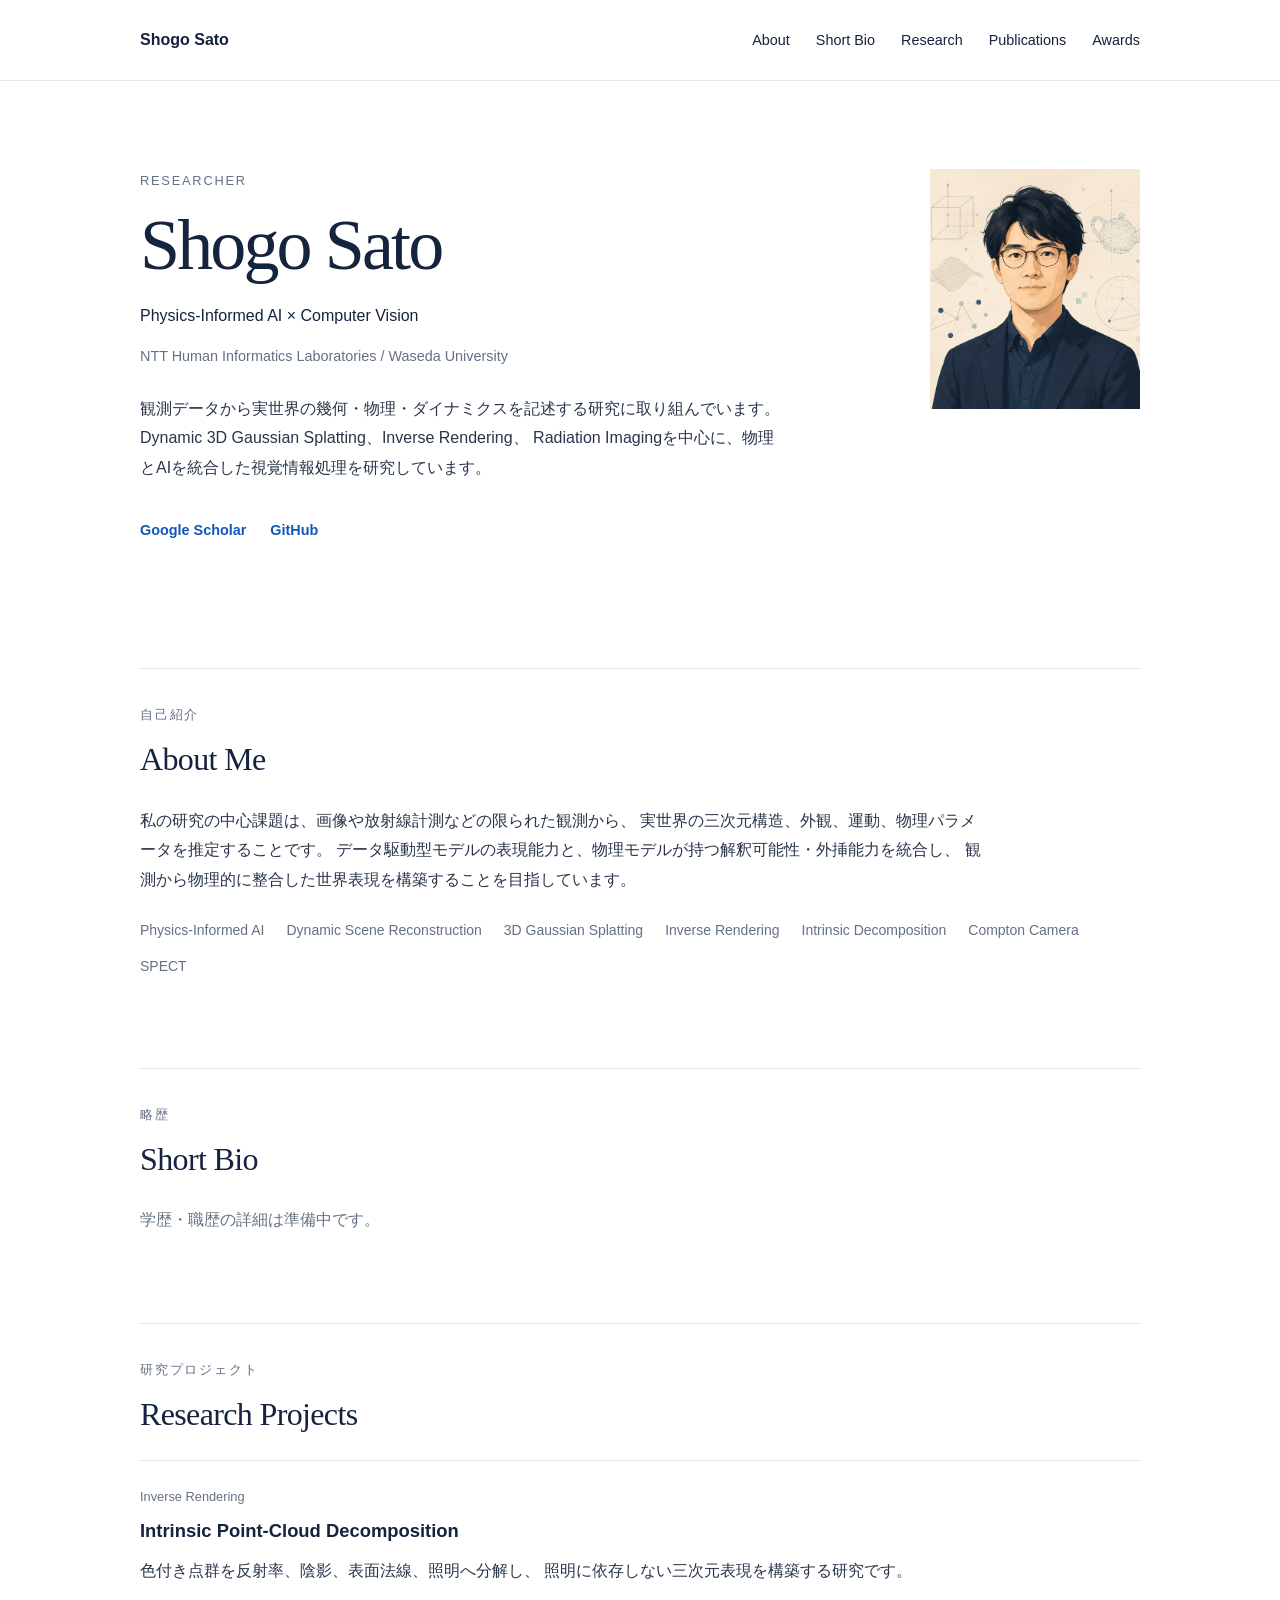
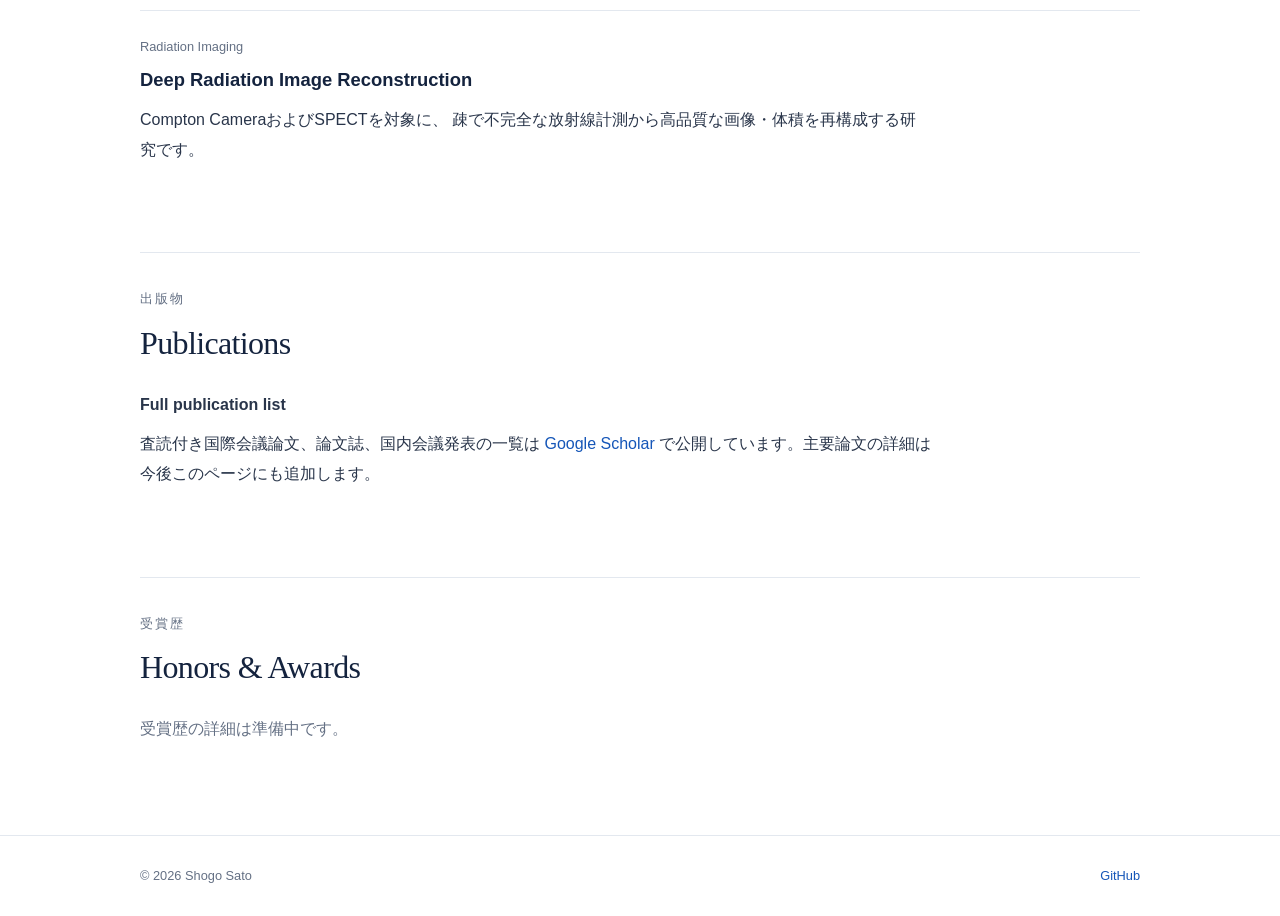
==== index.html @ 39a6c52b "Organize academic homepage into About, Bio, Research, Publications and Awards" ====
<!DOCTYPE html>
<html lang="ja">
<head>
  <meta charset="UTF-8">
  <meta name="viewport" content="width=device-width, initial-scale=1.0">

  <meta
    name="description"
    content="Shogo Satoの研究者ポートフォリオ。Physics-Informed AI、Dynamic 3D Gaussian Splatting、Inverse Rendering、Radiation Imagingに関する研究。"
  >

  <title>Shogo Sato | Researcher</title>

  <style>
    :root { --primary:#14233e; --accent:#1556b8; --text:#29354a; --muted:#647084; --border:#e3e8ef; }
    * {box-sizing:border-box}
    html {scroll-behavior:smooth;scroll-padding-top:90px}
    body {margin:0;background:#fff;color:var(--text);font-family:-apple-system,BlinkMacSystemFont,"Segoe UI","Hiragino Sans","Yu Gothic",sans-serif;font-size:16px;line-height:1.85}
    a {color:var(--accent);text-decoration:none;text-underline-offset:5px}
    a:hover {text-decoration:underline}
    a:focus-visible {outline:2px solid var(--accent);outline-offset:5px}
    .container {width:min(1000px,calc(100% - 64px));margin:auto}
    .site-header {border-bottom:1px solid var(--border);background:#fff}
    .nav {min-height:80px;display:flex;justify-content:space-between;align-items:center;gap:24px}
    .site-name {font-weight:700;color:var(--primary)}
    .nav-links {display:flex;flex-wrap:wrap;gap:26px;font-size:.9rem}
    .nav-links a {color:var(--primary)}
    .hero {padding:88px 0 72px}
    .hero-grid {display:grid;grid-template-columns:minmax(0,1fr) 210px;align-items:start;gap:64px}
    .profile-image {grid-column:2;grid-row:1;width:210px;height:240px;object-fit:cover;background:#f5f6f8}
    .hero-grid>div {grid-column:1;grid-row:1}
    .eyebrow,.section-label {margin:0 0 12px;color:var(--muted);font-size:.8rem;letter-spacing:.14em;text-transform:uppercase}
    h1,h2 {font-family:Georgia,"Times New Roman",serif;color:var(--primary);font-weight:500}
    h1 {font-size:clamp(3rem,6vw,4.5rem);line-height:1.12;letter-spacing:-.04em;margin:0}
    .hero-subtitle {margin:16px 0 0;font-size:1rem;color:var(--primary)}
    .affiliation {margin:12px 0 0;font-size:.9rem;color:var(--muted)}
    .hero-description {margin:24px 0 0;max-width:650px}
    .link-buttons {display:flex;flex-wrap:wrap;gap:24px;margin-top:26px}
    .button {display:inline-flex;align-items:center;min-height:44px;font-size:.9rem;font-weight:600}
    section {padding:44px 0}
    section .container {border-top:1px solid var(--border);padding-top:34px}
    h2 {font-size:2rem;line-height:1.3;margin:0 0 25px;letter-spacing:-.02em}
    .about-text {max-width:850px;margin:0}
    .interest-list {display:flex;flex-wrap:wrap;gap:10px 22px;margin-top:24px}
    .tag {font-size:.875rem;color:var(--muted)}
    .project-card {padding:24px 0;border-top:1px solid var(--border)}
    .project-card:last-child {padding-bottom:0}
    .project-number {display:none}
    .project-type {font-size:.8rem;color:var(--muted);margin:0 0 5px}
    .project-card h3 {font-size:1.15rem;font-weight:600;color:var(--primary);margin:0 0 8px}
    .project-card p:last-child {margin:0;max-width:780px}
    .publication-box {padding:0}
    .publication-box h3 {font-size:1rem;margin:0 0 10px;font-weight:600}
    .publication-box p {margin:0;max-width:800px}
    .draft-note {margin:0;color:var(--muted)}
    .footer {margin-top:48px;padding:28px 0;border-top:1px solid var(--border)}
    .footer-inner {display:flex;justify-content:space-between;gap:16px;font-size:.8rem;color:var(--muted)}
    @media(max-width:700px) {
      .container {width:calc(100% - 40px)}
      .nav {padding:20px 0;align-items:flex-start;flex-direction:column;gap:10px}
      .nav-links {gap:18px}
      .hero {padding:48px 0 24px}
      .hero-grid {grid-template-columns:1fr;gap:30px}
      .hero-grid>div {grid-column:1;grid-row:1}
      .profile-image {grid-column:1;grid-row:2;width:150px;height:170px}
      section {padding:28px 0}
      .footer-inner {flex-direction:column}
    }
    @media(prefers-reduced-motion:reduce) {html {scroll-behavior:auto}}
</style>
</head>

<body>
  <header class="site-header">
    <div class="container nav">
      <a class="site-name" href="#top">Shogo Sato</a>

      <nav class="nav-links" aria-label="主要ナビゲーション">
        <a href="#about">About</a>
        <a href="#bio">Short Bio</a>
        <a href="#research">Research</a>
        <a href="#publications">Publications</a>
        <a href="#awards">Awards</a>
      </nav>
    </div>
  </header>

  <main id="top">
    <div class="hero">
      <div class="container hero-grid">
        <img
          class="profile-image"
          src="profile.png"
          alt="Shogo Satoのプロフィールイラスト"
        >

        <div>
          <p class="eyebrow">Researcher</p>

          <h1>Shogo Sato</h1>

          <p class="hero-subtitle">
            Physics-Informed AI × Computer Vision
          </p>

          <p class="affiliation">
            NTT Human Informatics Laboratories / Waseda University
          </p>

          <p class="hero-description">
            観測データから実世界の幾何・物理・ダイナミクスを記述する研究に取り組んでいます。
            Dynamic 3D Gaussian Splatting、Inverse Rendering、
            Radiation Imagingを中心に、物理とAIを統合した視覚情報処理を研究しています。
          </p>

          <div class="link-buttons">
            <a
              class="button primary"
              href="https://scholar.google.co.jp/citations?user=L3wIpmAAAAAJ"
              target="_blank"
              rel="noopener noreferrer"
            >
              Google Scholar
            </a>

            <a
              class="button"
              href="https://github.com/ShogoSato1996"
              target="_blank"
              rel="noopener noreferrer"
            >
              GitHub
            </a>
          </div>
        </div>
      </div>
    </div>

    <section id="about">
      <div class="container">
        <p class="section-label">自己紹介</p>
        <h2>About Me</h2>

        <p class="about-text">
          私の研究の中心課題は、画像や放射線計測などの限られた観測から、
          実世界の三次元構造、外観、運動、物理パラメータを推定することです。
          データ駆動型モデルの表現能力と、物理モデルが持つ解釈可能性・外挿能力を統合し、
          観測から物理的に整合した世界表現を構築することを目指しています。
        </p>

        <div class="interest-list" aria-label="研究分野">
          <span class="tag">Physics-Informed AI</span>
          <span class="tag">Dynamic Scene Reconstruction</span>
          <span class="tag">3D Gaussian Splatting</span>
          <span class="tag">Inverse Rendering</span>
          <span class="tag">Intrinsic Decomposition</span>
          <span class="tag">Compton Camera</span>
          <span class="tag">SPECT</span>
        </div>
      </div>
    </section>

    <section id="bio">
      <div class="container">
        <p class="section-label">略歴</p>
        <h2>Short Bio</h2>
        <!-- Add verified education and employment records in reverse chronological order.
             Each record should include dates, institution, and degree or position. -->
        <p class="draft-note">学歴・職歴の詳細は準備中です。</p>
      </div>
    </section>

    <section id="research">
      <div class="container">
        <p class="section-label">研究プロジェクト</p>
        <h2>Research Projects</h2>
        <div class="project-grid">


          <article class="project-card">
            <span class="project-number">03</span>
            <p class="project-type">Inverse Rendering</p>
            <h3>Intrinsic Point-Cloud Decomposition</h3>
            <p>
              色付き点群を反射率、陰影、表面法線、照明へ分解し、
              照明に依存しない三次元表現を構築する研究です。
            </p>
          </article>

          <article class="project-card">
            <span class="project-number">04</span>
            <p class="project-type">Radiation Imaging</p>
            <h3>Deep Radiation Image Reconstruction</h3>
            <p>
              Compton CameraおよびSPECTを対象に、
              疎で不完全な放射線計測から高品質な画像・体積を再構成する研究です。
            </p>
          </article>
        </div>
      </div>
    </section>

    <section id="publications">
      <div class="container">
        <p class="section-label">出版物</p>
        <h2>Publications</h2>

        <div class="publication-box">
          <h3>Full publication list</h3>
          <p>
            査読付き国際会議論文、論文誌、国内会議発表の一覧は
            <a
              href="https://scholar.google.co.jp/citations?user=L3wIpmAAAAAJ"
              target="_blank"
              rel="noopener noreferrer"
            >
              Google Scholar
            </a>
            で公開しています。主要論文の詳細は今後このページにも追加します。
          </p>
        </div>
      </div>
    </section>

    <section id="awards">
      <div class="container">
        <p class="section-label">受賞歴</p>
        <h2>Honors &amp; Awards</h2>
        <!-- Add verified awards in reverse chronological order:
             year, official award name, awarding organization, and associated work. -->
        <p class="draft-note">受賞歴の詳細は準備中です。</p>
      </div>
    </section>
  </main>

  <footer class="footer">
    <div class="container footer-inner">
      <span>© 2026 Shogo Sato</span>
      <a href="https://github.com/ShogoSato1996">GitHub</a>
    </div>
  </footer>
</body>
</html>
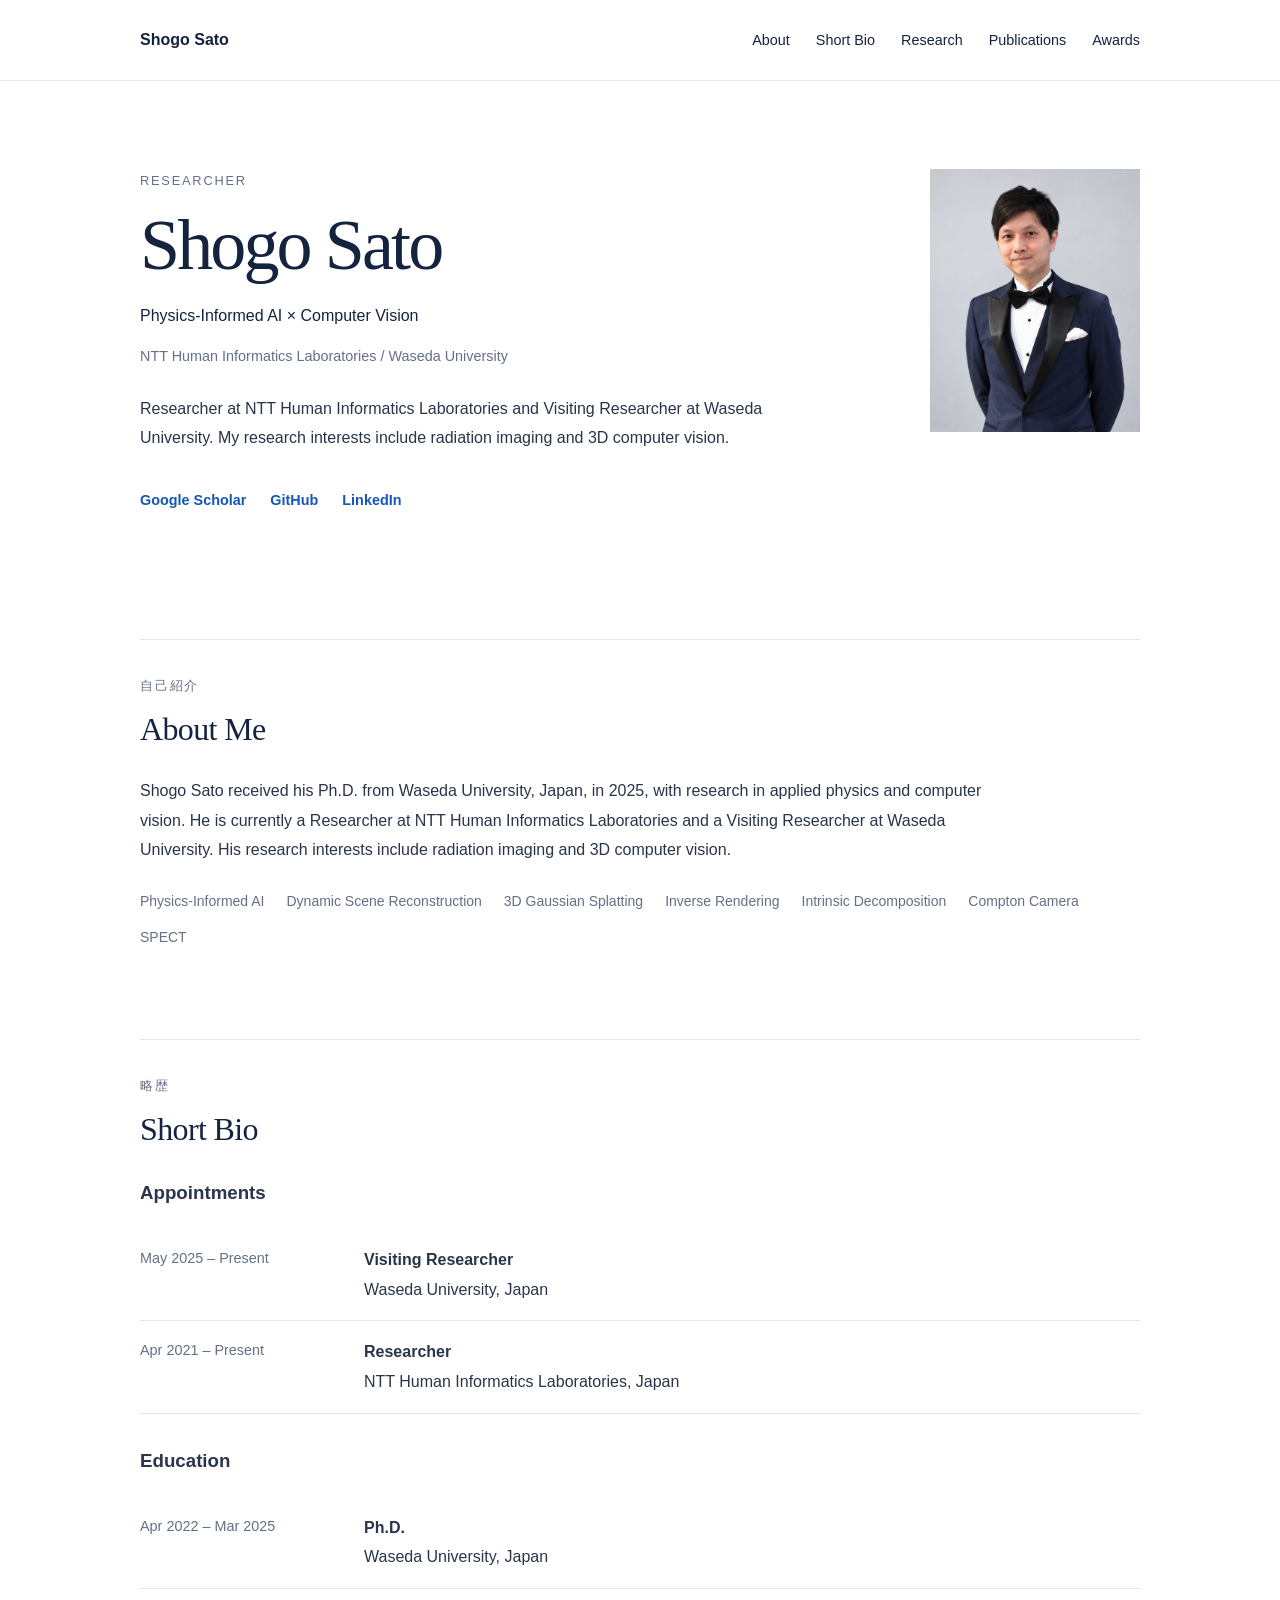
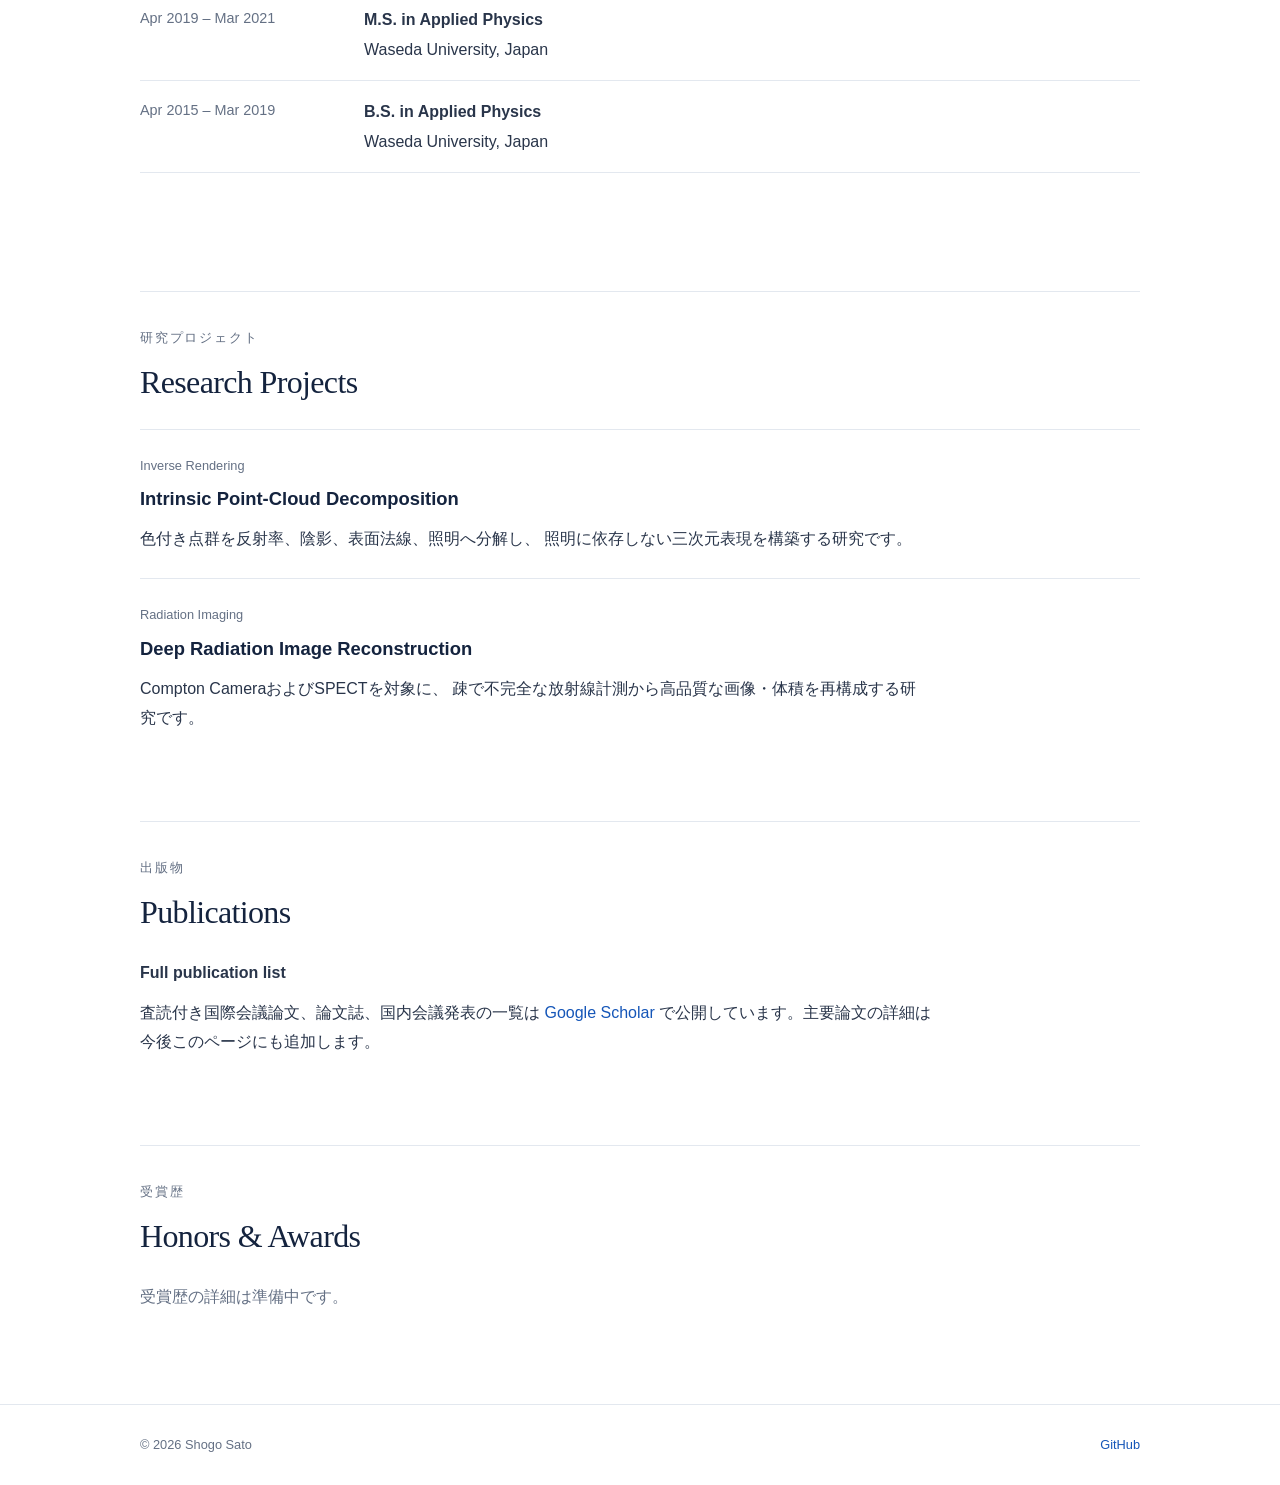
==== commit dcacc933: "Add academic portrait, supplied biography, education, appointments and profile links" ====
--- a/index.html
+++ b/index.html
@@ -27,7 +27,7 @@
     .nav-links a {color:var(--primary)}
     .hero {padding:88px 0 72px}
     .hero-grid {display:grid;grid-template-columns:minmax(0,1fr) 210px;align-items:start;gap:64px}
-    .profile-image {grid-column:2;grid-row:1;width:210px;height:240px;object-fit:cover;background:#f5f6f8}
+    .profile-image {grid-column:2;grid-row:1;width:210px;height:auto;aspect-ratio:4 / 5;object-fit:cover;background:#f5f6f8}
     .hero-grid>div {grid-column:1;grid-row:1}
     .eyebrow,.section-label {margin:0 0 12px;color:var(--muted);font-size:.8rem;letter-spacing:.14em;text-transform:uppercase}
     h1,h2 {font-family:Georgia,"Times New Roman",serif;color:var(--primary);font-weight:500}
@@ -52,6 +52,11 @@
     .publication-box {padding:0}
     .publication-box h3 {font-size:1rem;margin:0 0 10px;font-weight:600}
     .publication-box p {margin:0;max-width:800px}
+    .bio-list {margin:0 0 30px}
+    .bio-list>div {display:grid;grid-template-columns:200px 1fr;gap:24px;padding:16px 0;border-bottom:1px solid var(--border)}
+    .bio-list dt {color:var(--muted);font-size:.9rem}
+    .bio-list dd {margin:0}
+    @media(max-width:700px) {.bio-list>div {grid-template-columns:1fr;gap:4px}}
     .draft-note {margin:0;color:var(--muted)}
     .footer {margin-top:48px;padding:28px 0;border-top:1px solid var(--border)}
     .footer-inner {display:flex;justify-content:space-between;gap:16px;font-size:.8rem;color:var(--muted)}
@@ -62,7 +67,7 @@
       .hero {padding:48px 0 24px}
       .hero-grid {grid-template-columns:1fr;gap:30px}
       .hero-grid>div {grid-column:1;grid-row:1}
-      .profile-image {grid-column:1;grid-row:2;width:150px;height:170px}
+      .profile-image {grid-column:1;grid-row:2;width:150px;height:auto}
       section {padding:28px 0}
       .footer-inner {flex-direction:column}
     }
@@ -90,8 +95,9 @@
       <div class="container hero-grid">
         <img
           class="profile-image"
-          src="profile.png"
-          alt="Shogo Satoのプロフィールイラスト"
+          src="profile-academic.jpg"
+          width="1122" height="1402"
+          alt="Portrait of Shogo Sato"
         >
 
         <div>
@@ -107,16 +113,12 @@
             NTT Human Informatics Laboratories / Waseda University
           </p>
 
-          <p class="hero-description">
-            観測データから実世界の幾何・物理・ダイナミクスを記述する研究に取り組んでいます。
-            Dynamic 3D Gaussian Splatting、Inverse Rendering、
-            Radiation Imagingを中心に、物理とAIを統合した視覚情報処理を研究しています。
-          </p>
+          <p class="hero-description" lang="en">Researcher at NTT Human Informatics Laboratories and Visiting Researcher at Waseda University. My research interests include radiation imaging and 3D computer vision.</p>
 
           <div class="link-buttons">
             <a
               class="button primary"
-              href="https://scholar.google.co.jp/citations?user=L3wIpmAAAAAJ"
+              href="https://scholar.google.fr/citations?hl=ja&amp;user=L3wIpmAAAAAJ"
               target="_blank"
               rel="noopener noreferrer"
             >
@@ -131,6 +133,7 @@
             >
               GitHub
             </a>
+            <a class="button" href="https://www.linkedin.com/in/shogo-sato/" target="_blank" rel="noopener noreferrer">LinkedIn</a>
           </div>
         </div>
       </div>
@@ -141,12 +144,7 @@
         <p class="section-label">自己紹介</p>
         <h2>About Me</h2>
 
-        <p class="about-text">
-          私の研究の中心課題は、画像や放射線計測などの限られた観測から、
-          実世界の三次元構造、外観、運動、物理パラメータを推定することです。
-          データ駆動型モデルの表現能力と、物理モデルが持つ解釈可能性・外挿能力を統合し、
-          観測から物理的に整合した世界表現を構築することを目指しています。
-        </p>
+        <p class="about-text" lang="en">Shogo Sato received his Ph.D. from Waseda University, Japan, in 2025, with research in applied physics and computer vision. He is currently a Researcher at NTT Human Informatics Laboratories and a Visiting Researcher at Waseda University. His research interests include radiation imaging and 3D computer vision.</p>
 
         <div class="interest-list" aria-label="研究分野">
           <span class="tag">Physics-Informed AI</span>
@@ -164,9 +162,19 @@
       <div class="container">
         <p class="section-label">略歴</p>
         <h2>Short Bio</h2>
-        <!-- Add verified education and employment records in reverse chronological order.
-             Each record should include dates, institution, and degree or position. -->
-        <p class="draft-note">学歴・職歴の詳細は準備中です。</p>
+        <div lang="en">
+          <h3>Appointments</h3>
+          <dl class="bio-list">
+            <div><dt>May 2025 – Present</dt><dd><strong>Visiting Researcher</strong><br>Waseda University, Japan</dd></div>
+            <div><dt>Apr 2021 – Present</dt><dd><strong>Researcher</strong><br>NTT Human Informatics Laboratories, Japan</dd></div>
+          </dl>
+          <h3>Education</h3>
+          <dl class="bio-list">
+            <div><dt>Apr 2022 – Mar 2025</dt><dd><strong>Ph.D.</strong><br>Waseda University, Japan</dd></div>
+            <div><dt>Apr 2019 – Mar 2021</dt><dd><strong>M.S. in Applied Physics</strong><br>Waseda University, Japan</dd></div>
+            <div><dt>Apr 2015 – Mar 2019</dt><dd><strong>B.S. in Applied Physics</strong><br>Waseda University, Japan</dd></div>
+          </dl>
+        </div>
       </div>
     </section>
 
@@ -210,7 +218,7 @@
           <p>
             査読付き国際会議論文、論文誌、国内会議発表の一覧は
             <a
-              href="https://scholar.google.co.jp/citations?user=L3wIpmAAAAAJ"
+              href="https://scholar.google.fr/citations?hl=ja&amp;user=L3wIpmAAAAAJ"
               target="_blank"
               rel="noopener noreferrer"
             >
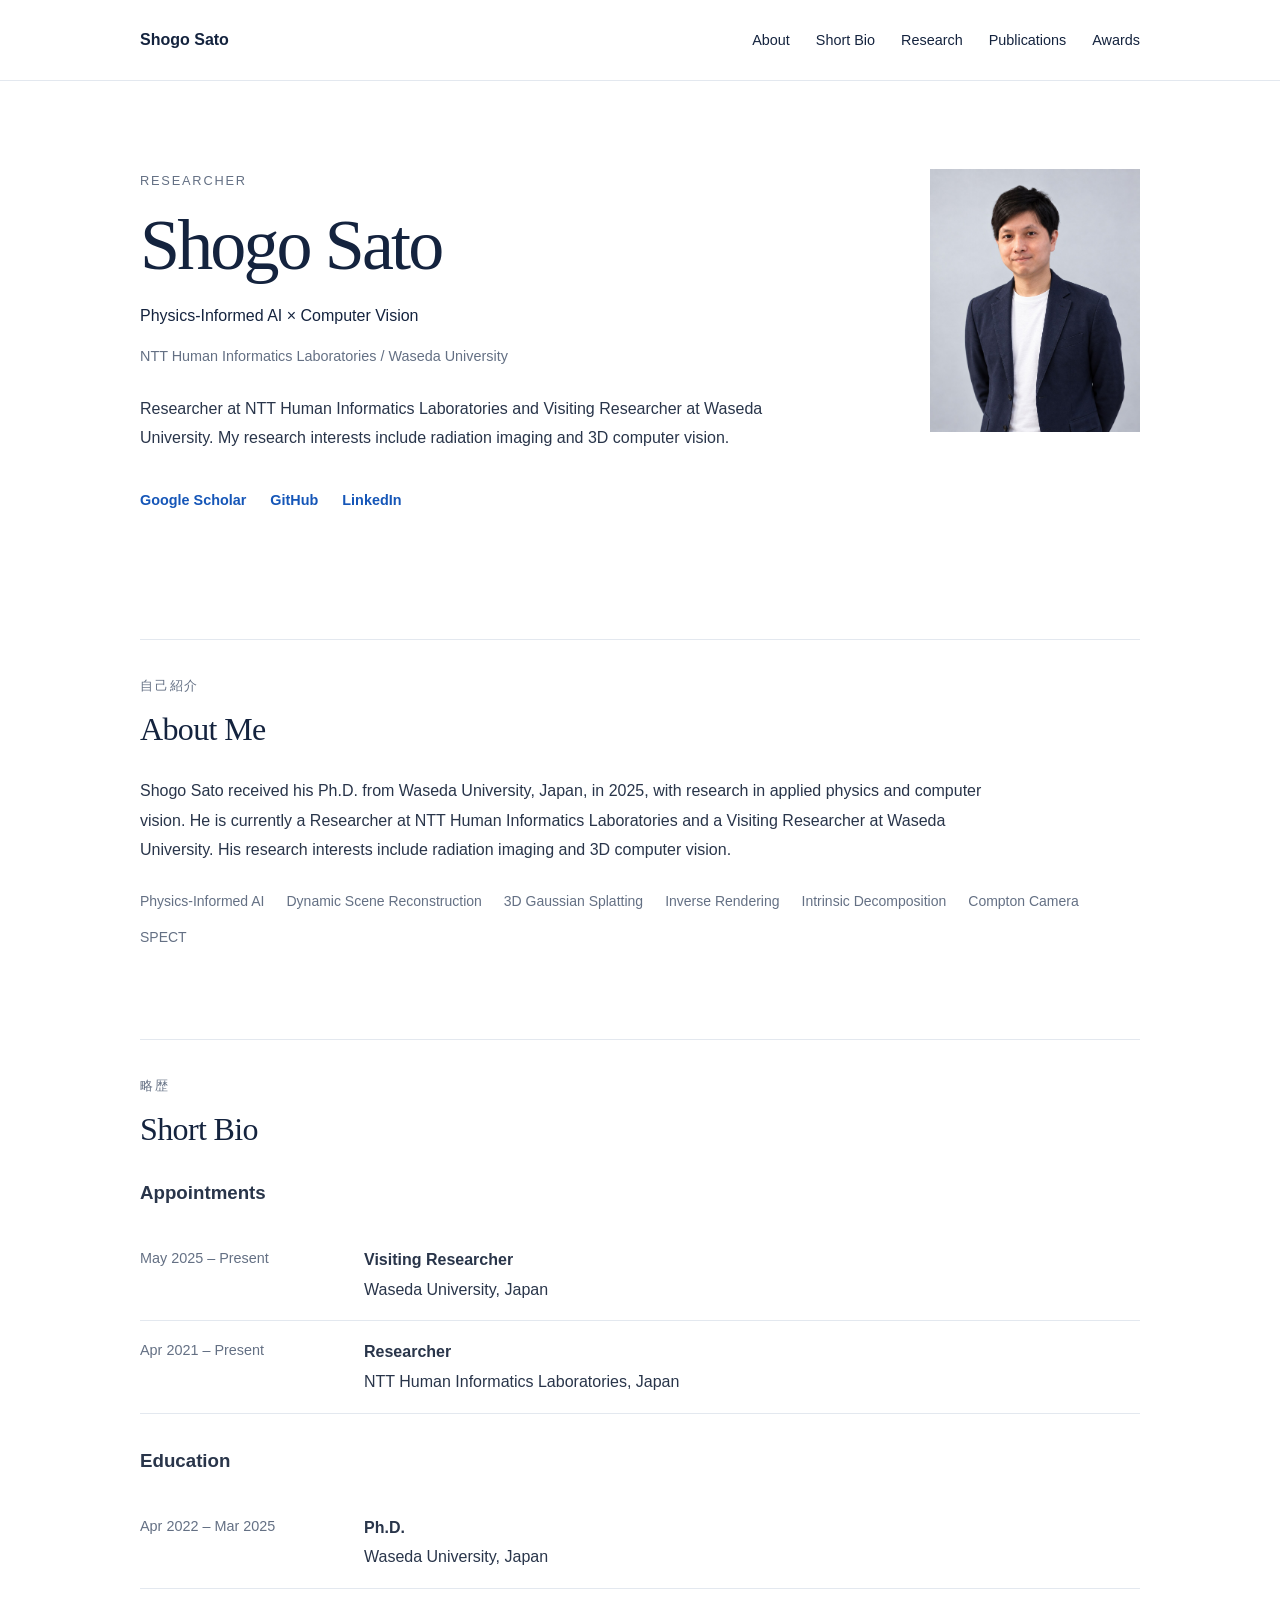
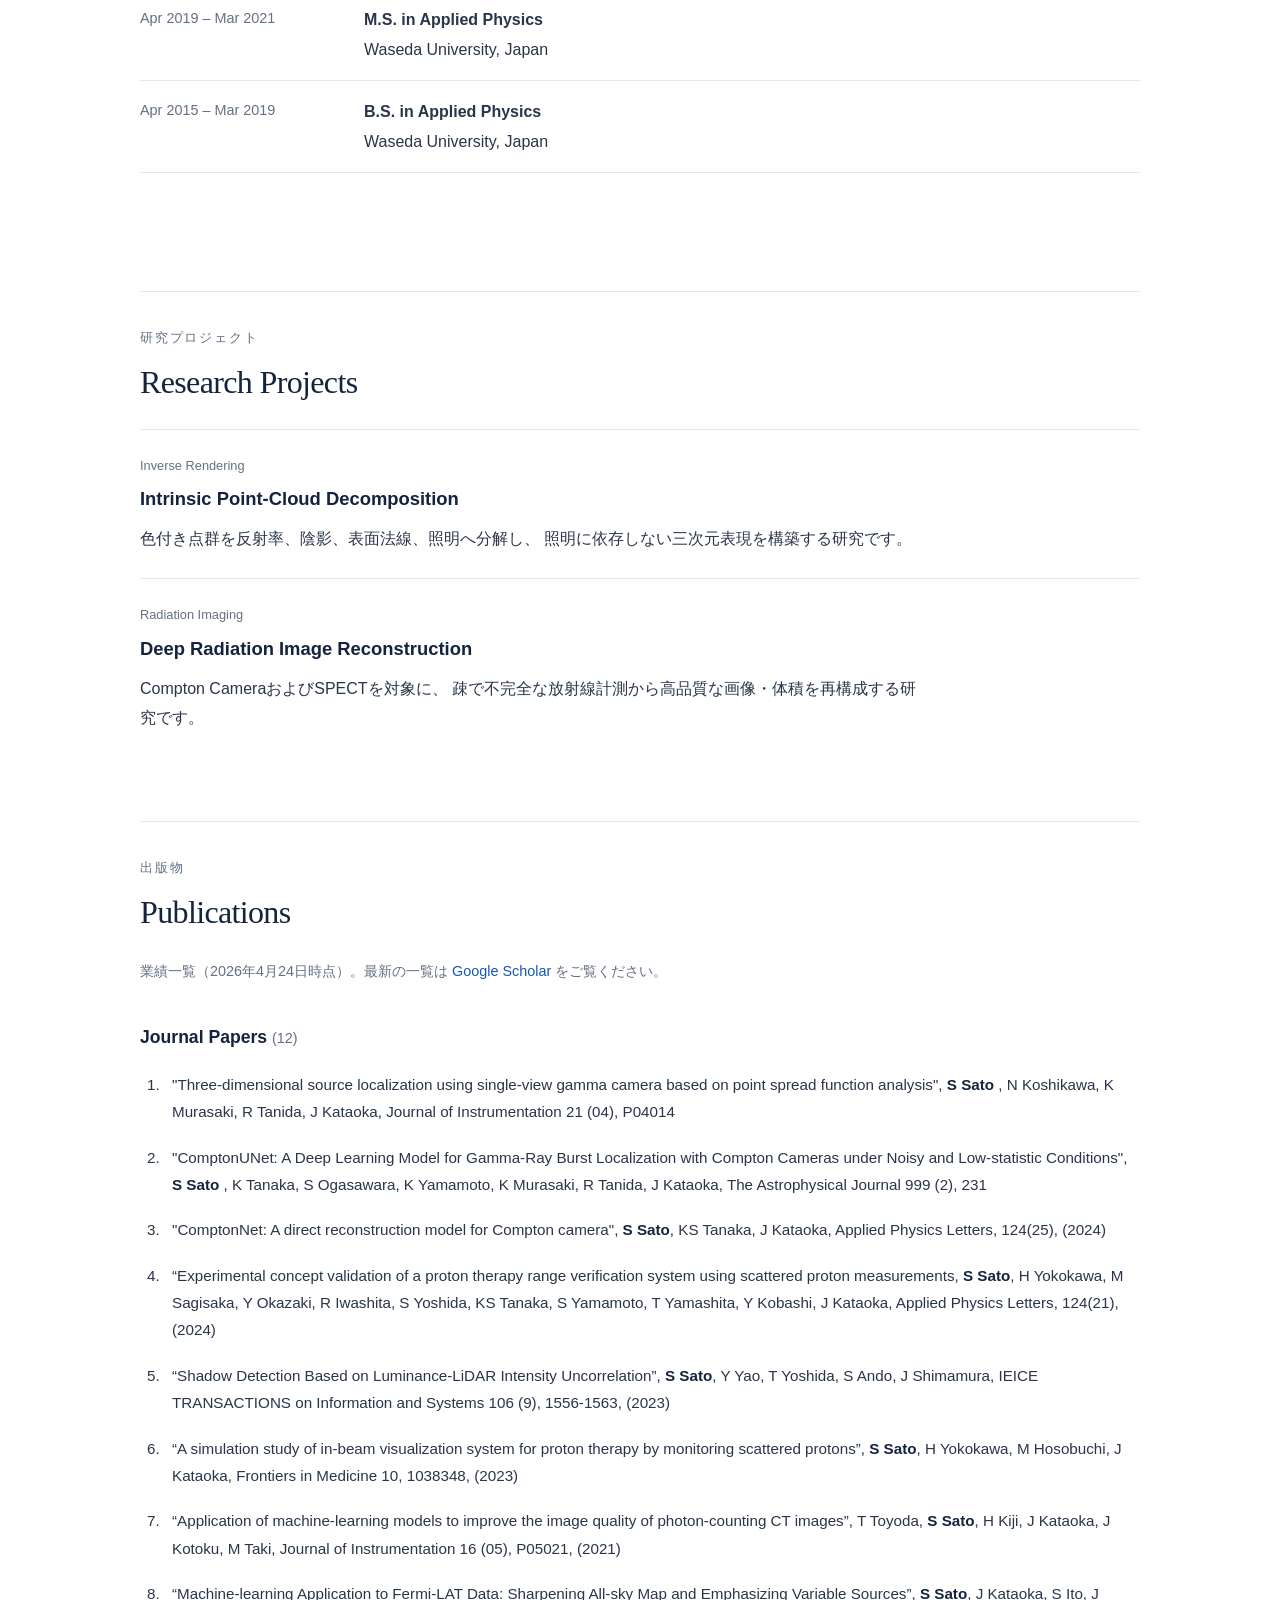
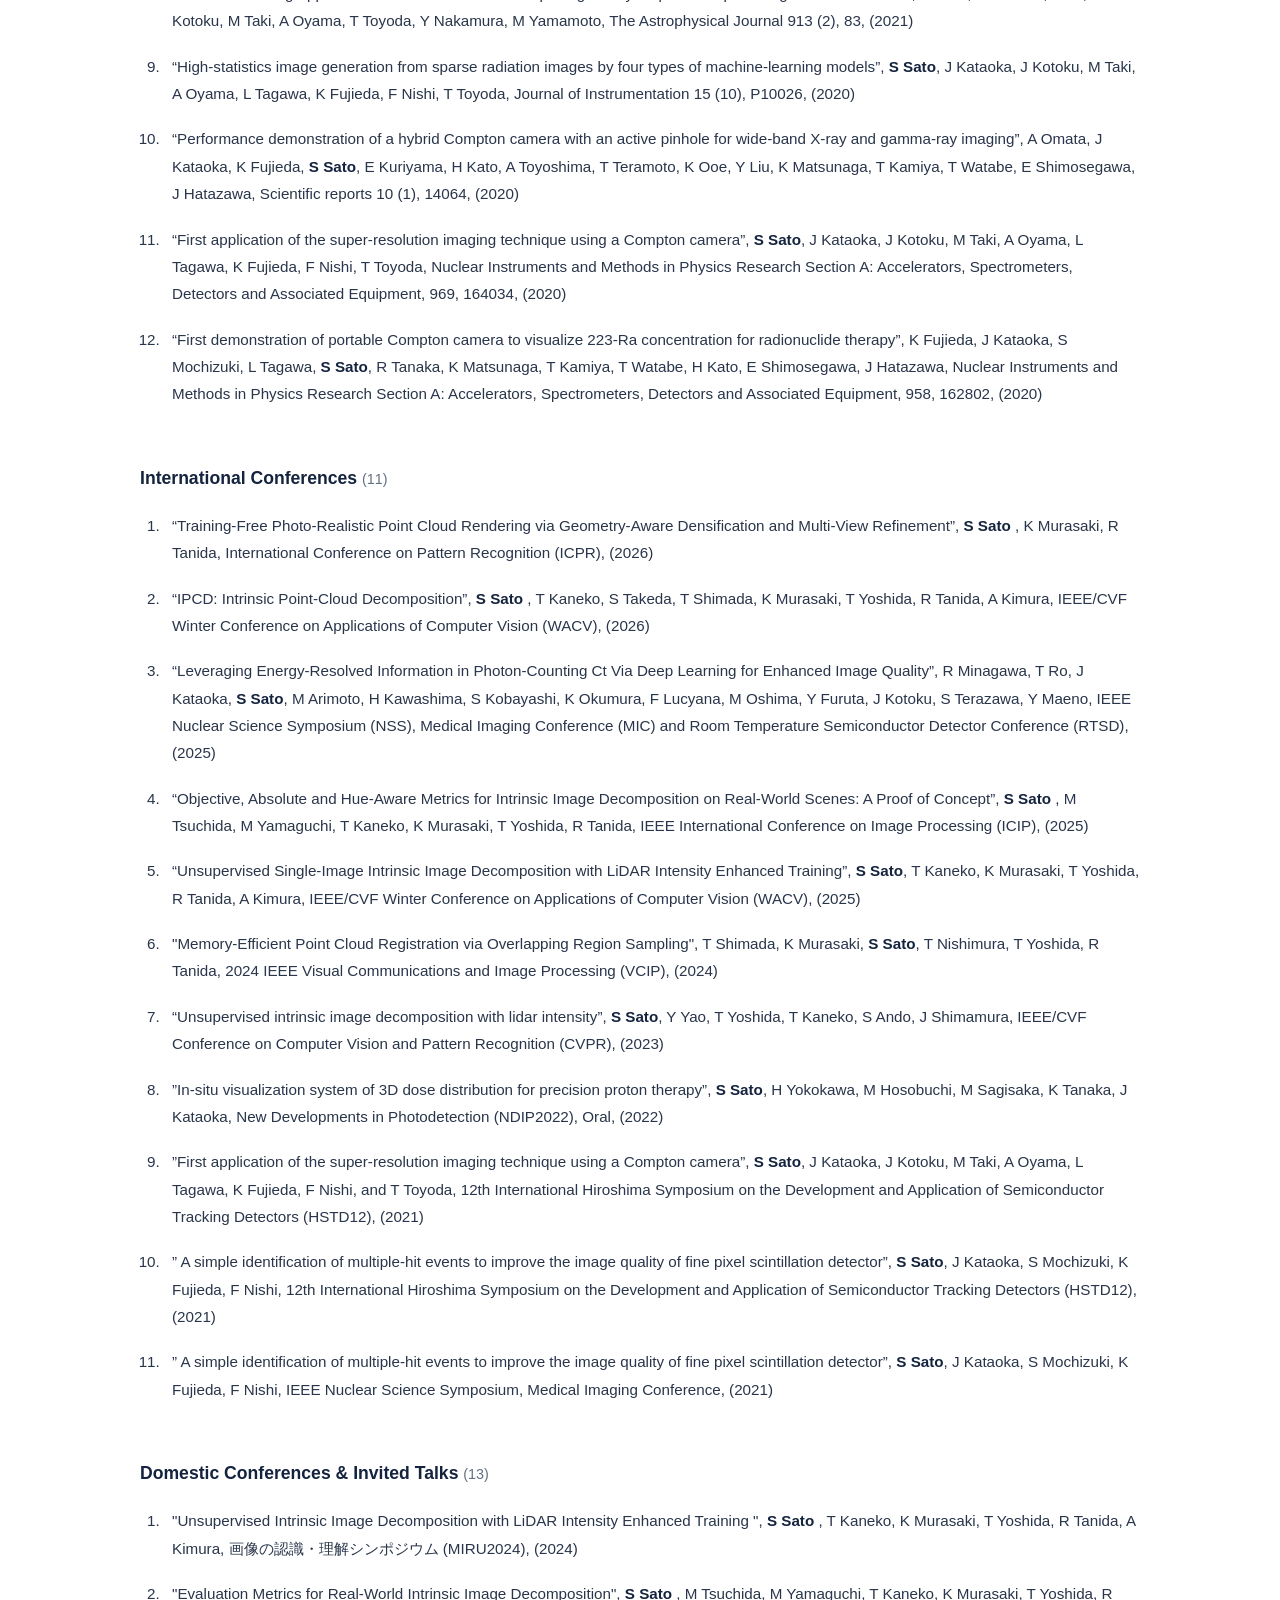
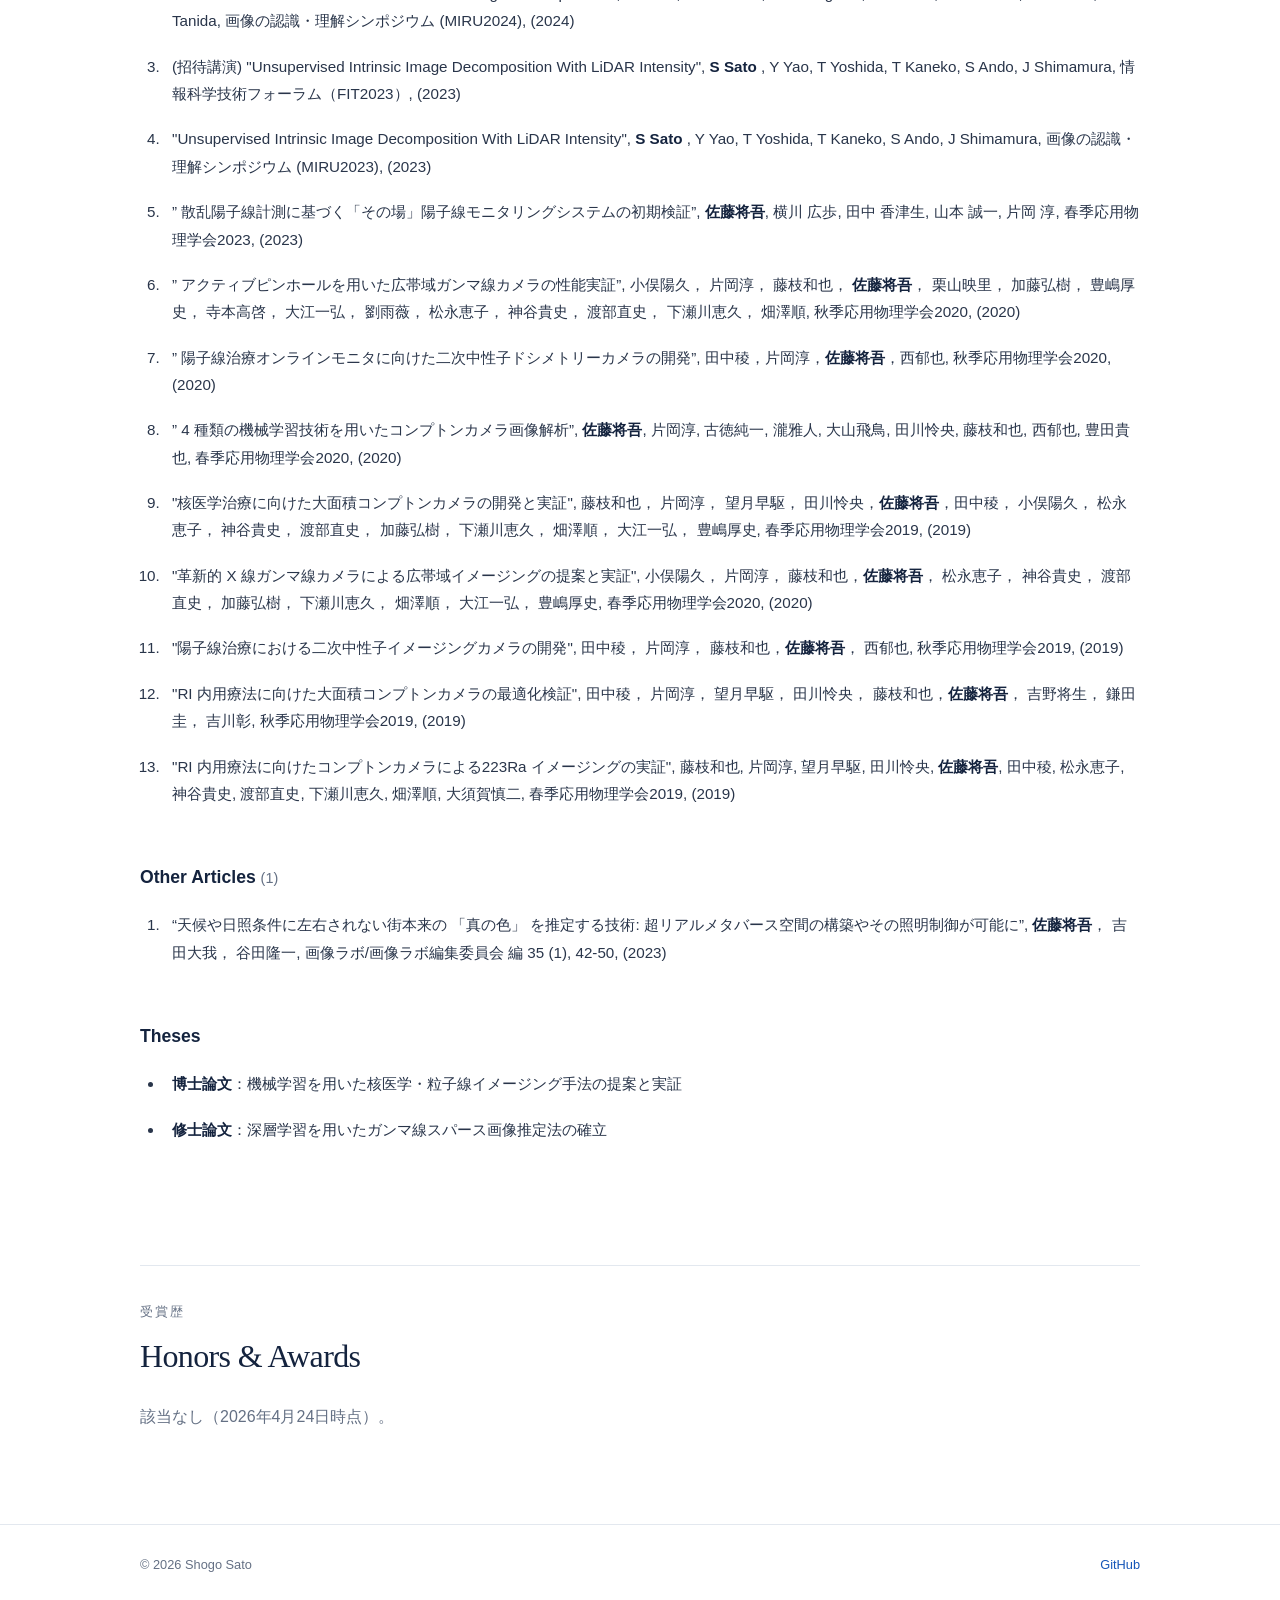
==== commit 48b8b72c: "Update portrait to smart casual and add supplied publication and presentation records" ====
--- a/index.html
+++ b/index.html
@@ -57,6 +57,13 @@
     .bio-list dt {color:var(--muted);font-size:.9rem}
     .bio-list dd {margin:0}
     @media(max-width:700px) {.bio-list>div {grid-template-columns:1fr;gap:4px}}
+    .publication-intro {color:var(--muted);font-size:.9rem}
+    .publication-group {margin-top:36px}
+    .publication-group h3 {font-size:1.1rem;color:var(--primary)}
+    .pub-count {font-size:.9rem;color:var(--muted);font-weight:400}
+    .publication-list {padding-left:1.5rem;overflow-wrap:anywhere}
+    .publication-list li {padding:0 0 18px 8px;font-size:.95rem;line-height:1.8}
+    .publication-list strong {color:var(--primary)}
     .draft-note {margin:0;color:var(--muted)}
     .footer {margin-top:48px;padding:28px 0;border-top:1px solid var(--border)}
     .footer-inner {display:flex;justify-content:space-between;gap:16px;font-size:.8rem;color:var(--muted)}
@@ -95,7 +102,7 @@
       <div class="container hero-grid">
         <img
           class="profile-image"
-          src="profile-academic.jpg"
+          src="profile-casual.jpg"
           width="1122" height="1402"
           alt="Portrait of Shogo Sato"
         >
@@ -210,23 +217,49 @@
 
     <section id="publications">
       <div class="container">
-        <p class="section-label">出版物</p>
-        <h2>Publications</h2>
-
-        <div class="publication-box">
-          <h3>Full publication list</h3>
-          <p>
-            査読付き国際会議論文、論文誌、国内会議発表の一覧は
-            <a
-              href="https://scholar.google.fr/citations?hl=ja&amp;user=L3wIpmAAAAAJ"
-              target="_blank"
-              rel="noopener noreferrer"
-            >
-              Google Scholar
-            </a>
-            で公開しています。主要論文の詳細は今後このページにも追加します。
-          </p>
-        </div>
+        <p class="section-label">出版物</p><h2>Publications</h2>
+        <p class="publication-intro">業績一覧（2026年4月24日時点）。最新の一覧は <a href="https://scholar.google.fr/citations?hl=ja&amp;user=L3wIpmAAAAAJ" target="_blank" rel="noopener noreferrer">Google Scholar</a> をご覧ください。</p>
+        <div class="publication-group"><h3>Journal Papers <span class="pub-count">(12)</span></h3><ol class="publication-list"><li>&quot;Three-dimensional source localization using single-view gamma camera based on point spread function analysis&quot;, <strong>S Sato</strong> , N Koshikawa, K Murasaki, R Tanida, J Kataoka, Journal of Instrumentation 21 (04), P04014</li>
+<li>&quot;ComptonUNet: A Deep Learning Model for Gamma-Ray Burst Localization with Compton Cameras under Noisy and Low-statistic Conditions&quot;, <strong>S Sato</strong> , K Tanaka, S Ogasawara, K Yamamoto, K Murasaki, R Tanida, J Kataoka, The Astrophysical Journal 999 (2), 231</li>
+<li>&quot;ComptonNet: A direct reconstruction model for Compton camera&quot;, <strong>S Sato</strong>, KS Tanaka, J Kataoka, Applied Physics Letters, 124(25), (2024)</li>
+<li>“Experimental concept validation of a proton therapy range verification system using scattered proton measurements, <strong>S Sato</strong>, H Yokokawa, M Sagisaka, Y Okazaki, R Iwashita, S Yoshida, KS Tanaka, S Yamamoto, T Yamashita, Y Kobashi, J Kataoka, Applied Physics Letters, 124(21), (2024)</li>
+<li>“Shadow Detection Based on Luminance-LiDAR Intensity Uncorrelation”, <strong>S Sato</strong>, Y Yao, T Yoshida, S Ando, J Shimamura, IEICE TRANSACTIONS on Information and Systems 106 (9), 1556-1563, (2023)</li>
+<li>“A simulation study of in-beam visualization system for proton therapy by monitoring scattered protons”, <strong>S Sato</strong>, H Yokokawa, M Hosobuchi, J Kataoka, Frontiers in Medicine 10, 1038348, (2023)</li>
+<li>“Application of machine-learning models to improve the image quality of photon-counting CT images”, T Toyoda, <strong>S Sato</strong>, H Kiji, J Kataoka, J Kotoku, M Taki, Journal of Instrumentation 16 (05), P05021, (2021)</li>
+<li>“Machine-learning Application to Fermi-LAT Data: Sharpening All-sky Map and Emphasizing Variable Sources”, <strong>S Sato</strong>, J Kataoka, S Ito, J Kotoku, M Taki, A Oyama, T Toyoda, Y Nakamura, M Yamamoto, The Astrophysical Journal 913 (2), 83, (2021)</li>
+<li>“High-statistics image generation from sparse radiation images by four types of machine-learning models”, <strong>S Sato</strong>, J Kataoka, J Kotoku, M Taki, A Oyama, L Tagawa, K Fujieda, F Nishi, T Toyoda, Journal of Instrumentation 15 (10), P10026, (2020)</li>
+<li>“Performance demonstration of a hybrid Compton camera with an active pinhole for wide-band X-ray and gamma-ray imaging”, A Omata, J Kataoka, K Fujieda, <strong>S Sato</strong>, E Kuriyama, H Kato, A Toyoshima, T Teramoto, K Ooe, Y Liu, K Matsunaga, T Kamiya, T Watabe, E Shimosegawa, J Hatazawa, Scientific reports 10 (1), 14064, (2020)</li>
+<li>“First application of the super-resolution imaging technique using a Compton camera”, <strong>S Sato</strong>, J Kataoka, J Kotoku, M Taki, A Oyama, L Tagawa, K Fujieda, F Nishi, T Toyoda, Nuclear Instruments and Methods in Physics Research Section A: Accelerators, Spectrometers, Detectors and Associated Equipment, 969, 164034, (2020)</li>
+<li>“First demonstration of portable Compton camera to visualize 223-Ra concentration for radionuclide therapy”, K Fujieda, J Kataoka, S Mochizuki, L Tagawa, <strong>S Sato</strong>, R Tanaka, K Matsunaga, T Kamiya, T Watabe, H Kato, E Shimosegawa, J Hatazawa, Nuclear Instruments and Methods in Physics Research Section A: Accelerators, Spectrometers, Detectors and Associated Equipment, 958, 162802, (2020)</li></ol></div>
+<div class="publication-group"><h3>International Conferences <span class="pub-count">(11)</span></h3><ol class="publication-list"><li>“Training-Free Photo-Realistic Point Cloud Rendering via Geometry-Aware Densification and Multi-View Refinement”, <strong>S Sato</strong> , K Murasaki, R Tanida, International Conference on Pattern Recognition (ICPR), (2026)</li>
+<li>“IPCD: Intrinsic Point-Cloud Decomposition”, <strong>S Sato</strong> , T Kaneko, S Takeda, T Shimada, K Murasaki, T Yoshida, R Tanida, A Kimura, IEEE/CVF Winter Conference on Applications of Computer Vision (WACV), (2026)</li>
+<li>“Leveraging Energy-Resolved Information in Photon-Counting Ct Via Deep Learning for Enhanced Image Quality”, R Minagawa, T Ro, J Kataoka, <strong>S Sato</strong>, M Arimoto, H Kawashima, S Kobayashi, K Okumura, F Lucyana, M Oshima, Y Furuta, J Kotoku, S Terazawa, Y Maeno, IEEE Nuclear Science Symposium (NSS), Medical Imaging Conference (MIC) and Room Temperature Semiconductor Detector Conference (RTSD), (2025)</li>
+<li>“Objective, Absolute and Hue-Aware Metrics for Intrinsic Image Decomposition on Real-World Scenes: A Proof of Concept”, <strong>S Sato</strong> , M Tsuchida, M Yamaguchi, T Kaneko, K Murasaki, T Yoshida, R Tanida, IEEE International Conference on Image Processing (ICIP), (2025)</li>
+<li>“Unsupervised Single-Image Intrinsic Image Decomposition with LiDAR Intensity Enhanced Training”, <strong>S Sato</strong>, T Kaneko, K Murasaki, T Yoshida, R Tanida, A Kimura, IEEE/CVF Winter Conference on Applications of Computer Vision (WACV), (2025)</li>
+<li>&quot;Memory-Efficient Point Cloud Registration via Overlapping Region Sampling&quot;, T Shimada, K Murasaki, <strong>S Sato</strong>, T Nishimura, T Yoshida, R Tanida, 2024 IEEE Visual Communications and Image Processing (VCIP), (2024)</li>
+<li>“Unsupervised intrinsic image decomposition with lidar intensity”, <strong>S Sato</strong>, Y Yao, T Yoshida, T Kaneko, S Ando, J Shimamura, IEEE/CVF Conference on Computer Vision and Pattern Recognition (CVPR), (2023)</li>
+<li>”In-situ visualization system of 3D dose distribution for precision proton therapy”, <strong>S Sato</strong>, H Yokokawa, M Hosobuchi, M Sagisaka, K Tanaka, J Kataoka, New Developments in Photodetection (NDIP2022), Oral, (2022)</li>
+<li>”First application of the super-resolution imaging technique using a Compton camera”, <strong>S Sato</strong>, J Kataoka, J Kotoku, M Taki, A Oyama, L Tagawa, K Fujieda, F Nishi, and T Toyoda, 12th International Hiroshima Symposium on the Development and Application of Semiconductor Tracking Detectors (HSTD12), (2021)</li>
+<li>” A simple identification of multiple-hit events to improve the image quality of fine pixel scintillation detector”, <strong>S Sato</strong>, J Kataoka, S Mochizuki, K Fujieda, F Nishi, 12th International Hiroshima Symposium on the Development and Application of Semiconductor Tracking Detectors (HSTD12), (2021)</li>
+<li>” A simple identification of multiple-hit events to improve the image quality of fine pixel scintillation detector”, <strong>S Sato</strong>, J Kataoka, S Mochizuki, K Fujieda, F Nishi, IEEE Nuclear Science Symposium, Medical Imaging Conference, (2021)</li></ol></div>
+<div class="publication-group"><h3>Domestic Conferences &amp; Invited Talks <span class="pub-count">(13)</span></h3><ol class="publication-list"><li>&quot;Unsupervised Intrinsic Image Decomposition with LiDAR Intensity Enhanced Training &quot;, <strong>S Sato</strong> , T Kaneko, K Murasaki, T Yoshida, R Tanida, A Kimura, 画像の認識・理解シンポジウム (MIRU2024), (2024)</li>
+<li>&quot;Evaluation Metrics for Real-World Intrinsic Image Decomposition&quot;, <strong>S Sato</strong> , M Tsuchida, M Yamaguchi, T Kaneko, K Murasaki, T Yoshida, R Tanida, 画像の認識・理解シンポジウム (MIRU2024), (2024)</li>
+<li>(招待講演) &quot;Unsupervised Intrinsic Image Decomposition With LiDAR Intensity&quot;, <strong>S Sato</strong> , Y Yao, T Yoshida, T Kaneko, S Ando, J Shimamura, 情報科学技術フォーラム（FIT2023）, (2023)</li>
+<li>&quot;Unsupervised Intrinsic Image Decomposition With LiDAR Intensity&quot;, <strong>S Sato</strong> , Y Yao, T Yoshida, T Kaneko, S Ando, J Shimamura, 画像の認識・理解シンポジウム (MIRU2023), (2023)</li>
+<li>” 散乱陽子線計測に基づく「その場」陽子線モニタリングシステムの初期検証”, <strong>佐藤将吾</strong>, 横川 広歩, 田中 香津生, 山本 誠一, 片岡 淳, 春季応用物理学会2023, (2023)</li>
+<li>” アクティブピンホールを用いた広帯域ガンマ線カメラの性能実証”, 小俣陽久， 片岡淳， 藤枝和也， <strong>佐藤将吾</strong>， 栗山映里， 加藤弘樹， 豊嶋厚史， 寺本高啓， 大江一弘， 劉雨薇， 松永恵子， 神谷貴史， 渡部直史， 下瀬川恵久， 畑澤順, 秋季応用物理学会2020, (2020)</li>
+<li>” 陽子線治療オンラインモニタに向けた二次中性子ドシメトリーカメラの開発”, 田中稜，片岡淳，<strong>佐藤将吾</strong>，西郁也, 秋季応用物理学会2020, (2020)</li>
+<li>” 4 種類の機械学習技術を用いたコンプトンカメラ画像解析”, <strong>佐藤将吾</strong>, 片岡淳, 古徳純一, 瀧雅人, 大山飛鳥, 田川怜央, 藤枝和也, 西郁也, 豊田貴也, 春季応用物理学会2020, (2020)</li>
+<li>&quot;核医学治療に向けた大面積コンプトンカメラの開発と実証&quot;, 藤枝和也， 片岡淳， 望月早駆， 田川怜央，<strong>佐藤将吾</strong>，田中稜， 小俣陽久， 松永恵子， 神谷貴史， 渡部直史， 加藤弘樹， 下瀬川恵久， 畑澤順， 大江一弘， 豊嶋厚史, 春季応用物理学会2019, (2019)</li>
+<li>&quot;革新的 X 線ガンマ線カメラによる広帯域イメージングの提案と実証&quot;, 小俣陽久， 片岡淳， 藤枝和也，<strong>佐藤将吾</strong>， 松永恵子， 神谷貴史， 渡部直史， 加藤弘樹， 下瀬川恵久， 畑澤順， 大江一弘， 豊嶋厚史, 春季応用物理学会2020, (2020)</li>
+<li>&quot;陽子線治療における二次中性子イメージングカメラの開発&quot;, 田中稜， 片岡淳， 藤枝和也，<strong>佐藤将吾</strong>， 西郁也, 秋季応用物理学会2019, (2019)</li>
+<li>&quot;RI 内用療法に向けた大面積コンプトンカメラの最適化検証&quot;, 田中稜， 片岡淳， 望月早駆， 田川怜央， 藤枝和也，<strong>佐藤将吾</strong>， 吉野将生， 鎌田圭， 吉川彰, 秋季応用物理学会2019, (2019)</li>
+<li>&quot;RI 内用療法に向けたコンプトンカメラによる223Ra イメージングの実証&quot;, 藤枝和也, 片岡淳, 望月早駆, 田川怜央, <strong>佐藤将吾</strong>, 田中稜, 松永恵子, 神谷貴史, 渡部直史, 下瀬川恵久, 畑澤順, 大須賀慎二, 春季応用物理学会2019, (2019)</li></ol></div>
+<div class="publication-group"><h3>Other Articles <span class="pub-count">(1)</span></h3><ol class="publication-list"><li>“天候や日照条件に左右されない街本来の 「真の色」 を推定する技術: 超リアルメタバース空間の構築やその照明制御が可能に”, <strong>佐藤将吾</strong>， 吉田大我， 谷田隆一, 画像ラボ/画像ラボ編集委員会 編 35 (1), 42-50, (2023)</li></ol></div>
+        <div class="publication-group"><h3>Theses</h3><ul class="publication-list">
+        <li><strong>博士論文</strong>：機械学習を用いた核医学・粒子線イメージング手法の提案と実証</li>
+        <li><strong>修士論文</strong>：深層学習を用いたガンマ線スパース画像推定法の確立</li>
+        </ul></div>
       </div>
     </section>
 
@@ -236,7 +269,7 @@
         <h2>Honors &amp; Awards</h2>
         <!-- Add verified awards in reverse chronological order:
              year, official award name, awarding organization, and associated work. -->
-        <p class="draft-note">受賞歴の詳細は準備中です。</p>
+        <p class="draft-note">該当なし（2026年4月24日時点）。</p>
       </div>
     </section>
   </main>
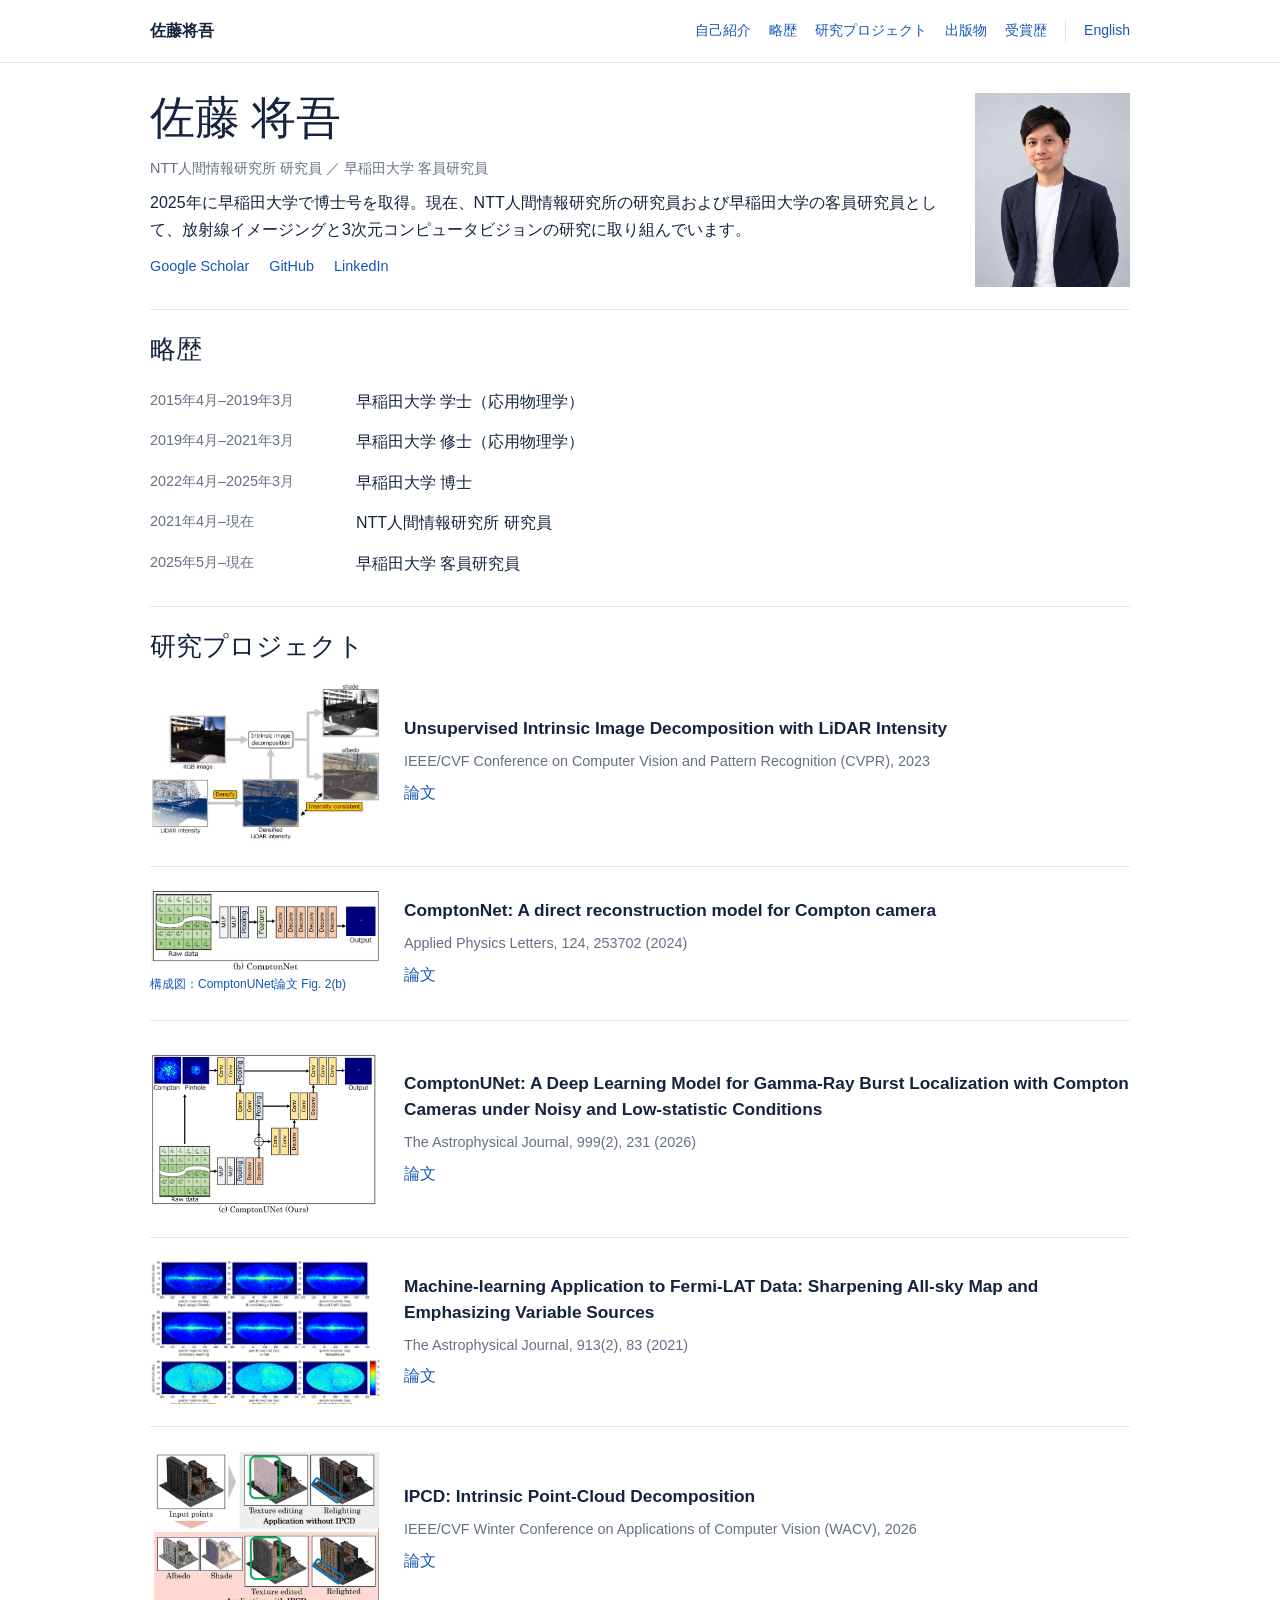
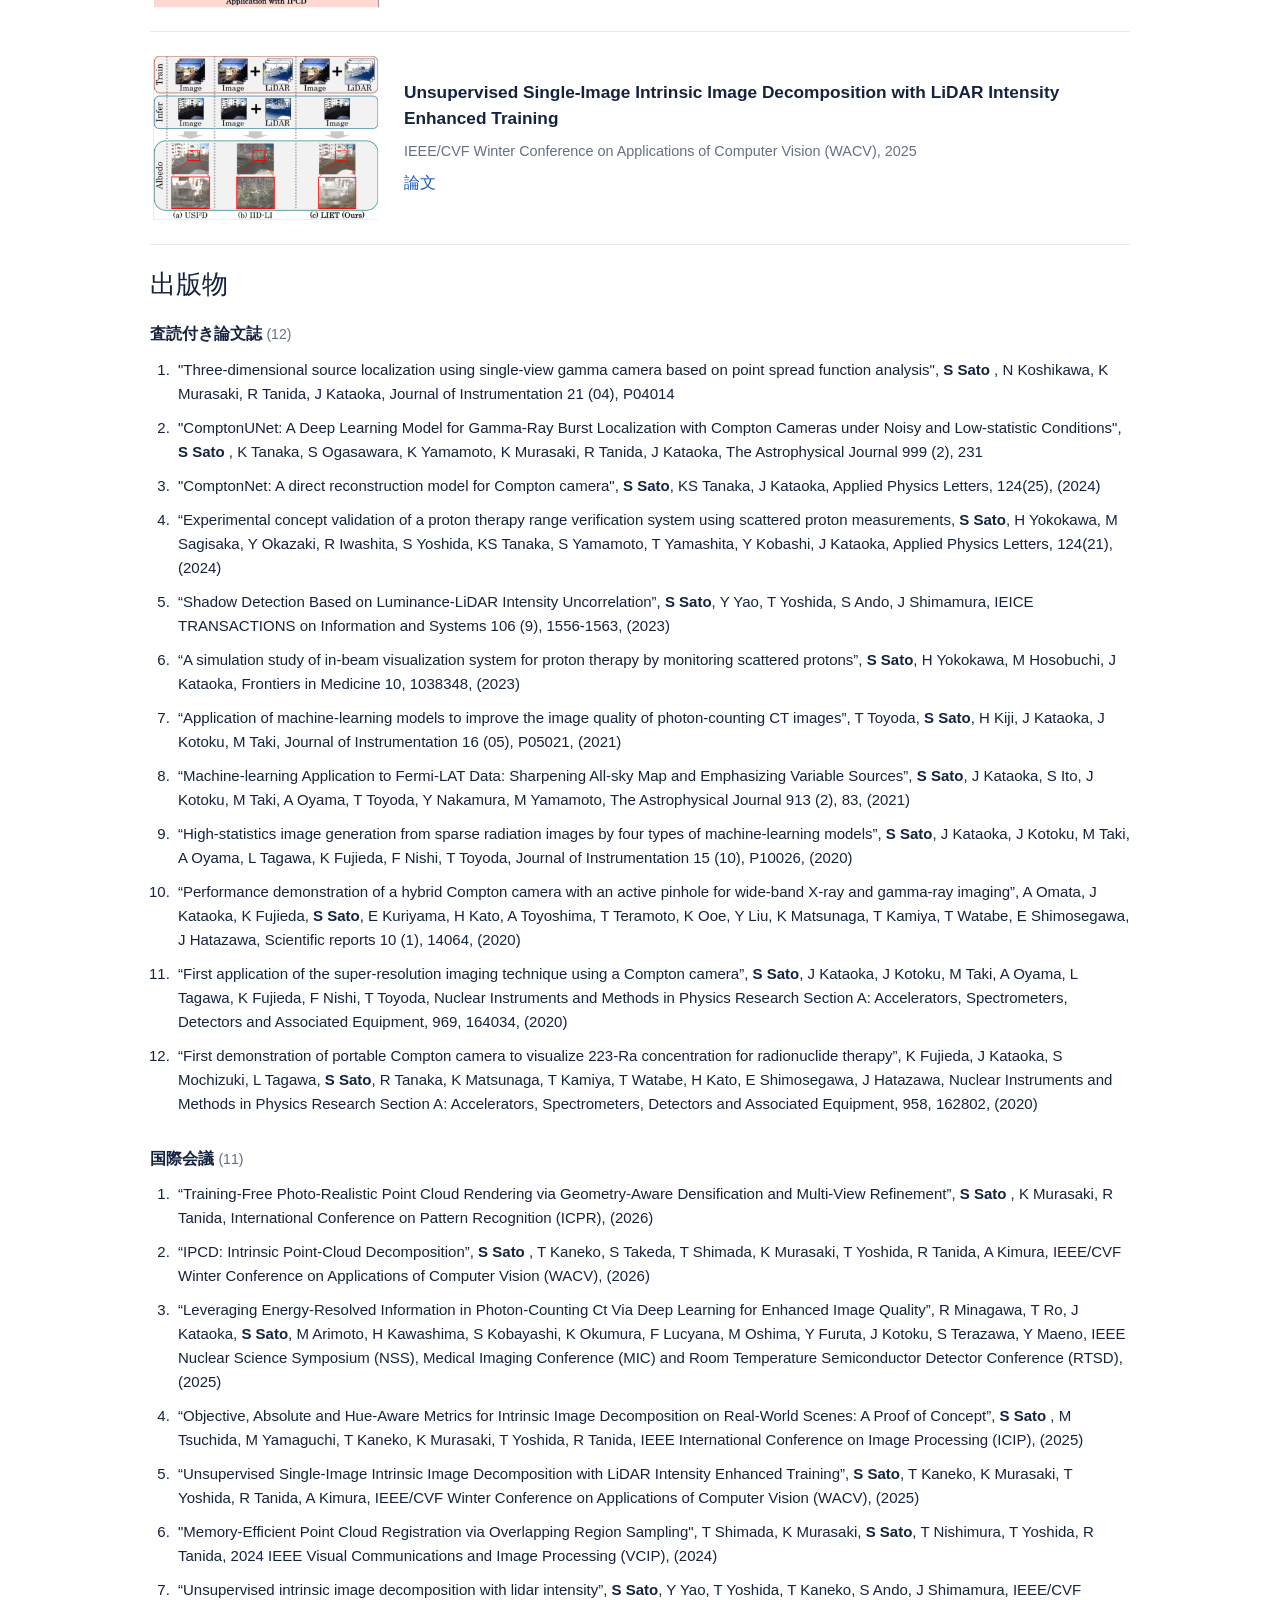
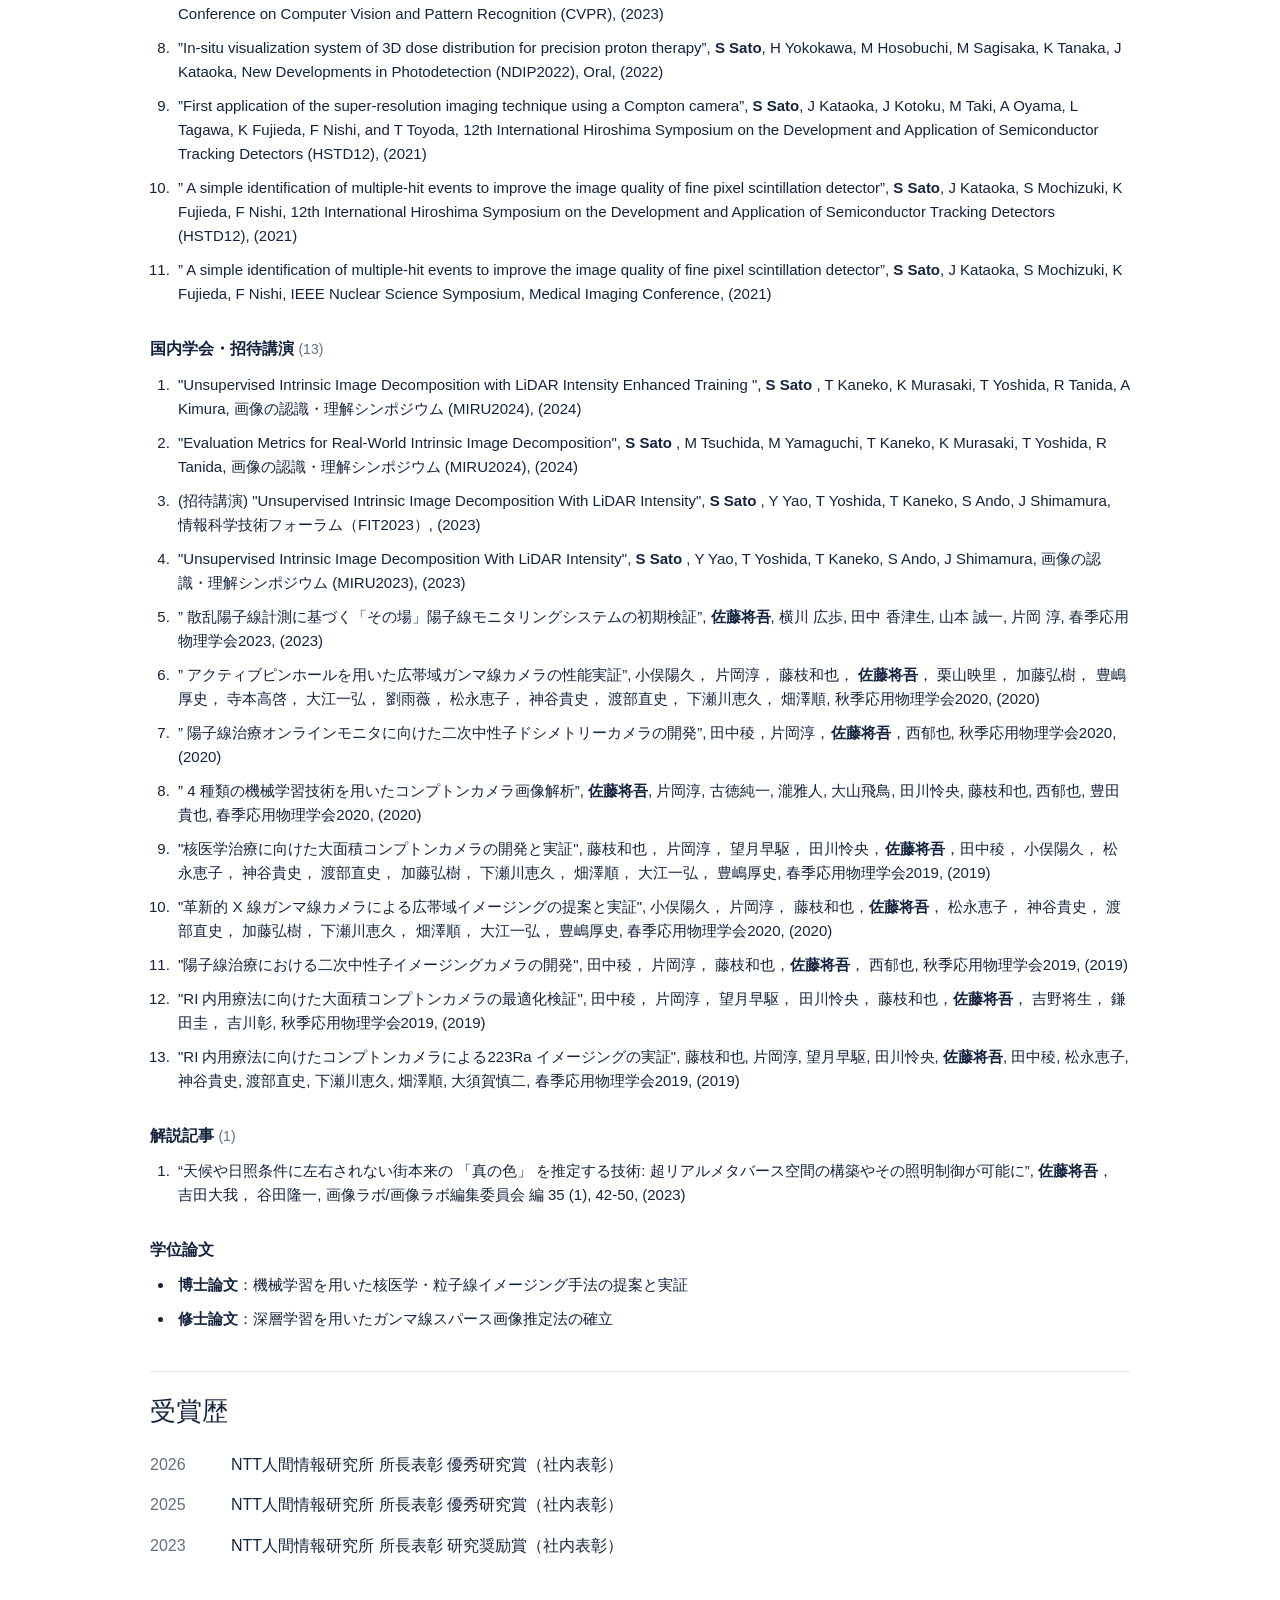
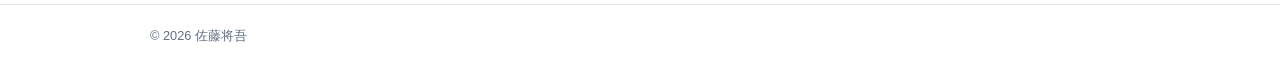
==== commit b8462a49: "Fully translate English bibliography, correct awards and add five featured research projects" ====
--- a/index.html
+++ b/index.html
@@ -1,225 +1,19 @@
-<!DOCTYPE html>
-<html lang="ja">
-<head>
-  <meta charset="UTF-8">
-  <meta name="viewport" content="width=device-width, initial-scale=1.0">
-
-  <meta
-    name="description"
-    content="Shogo Satoの研究者ポートフォリオ。Physics-Informed AI、Dynamic 3D Gaussian Splatting、Inverse Rendering、Radiation Imagingに関する研究。"
-  >
-
-  <title>Shogo Sato | Researcher</title>
-
-  <style>
-    :root { --primary:#14233e; --accent:#1556b8; --text:#29354a; --muted:#647084; --border:#e3e8ef; }
-    * {box-sizing:border-box}
-    html {scroll-behavior:smooth;scroll-padding-top:90px}
-    body {margin:0;background:#fff;color:var(--text);font-family:-apple-system,BlinkMacSystemFont,"Segoe UI","Hiragino Sans","Yu Gothic",sans-serif;font-size:16px;line-height:1.85}
-    a {color:var(--accent);text-decoration:none;text-underline-offset:5px}
-    a:hover {text-decoration:underline}
-    a:focus-visible {outline:2px solid var(--accent);outline-offset:5px}
-    .container {width:min(1000px,calc(100% - 64px));margin:auto}
-    .site-header {border-bottom:1px solid var(--border);background:#fff}
-    .nav {min-height:80px;display:flex;justify-content:space-between;align-items:center;gap:24px}
-    .site-name {font-weight:700;color:var(--primary)}
-    .nav-links {display:flex;flex-wrap:wrap;gap:26px;font-size:.9rem}
-    .nav-links a {color:var(--primary)}
-    .hero {padding:88px 0 72px}
-    .hero-grid {display:grid;grid-template-columns:minmax(0,1fr) 210px;align-items:start;gap:64px}
-    .profile-image {grid-column:2;grid-row:1;width:210px;height:auto;aspect-ratio:4 / 5;object-fit:cover;background:#f5f6f8}
-    .hero-grid>div {grid-column:1;grid-row:1}
-    .eyebrow,.section-label {margin:0 0 12px;color:var(--muted);font-size:.8rem;letter-spacing:.14em;text-transform:uppercase}
-    h1,h2 {font-family:Georgia,"Times New Roman",serif;color:var(--primary);font-weight:500}
-    h1 {font-size:clamp(3rem,6vw,4.5rem);line-height:1.12;letter-spacing:-.04em;margin:0}
-    .hero-subtitle {margin:16px 0 0;font-size:1rem;color:var(--primary)}
-    .affiliation {margin:12px 0 0;font-size:.9rem;color:var(--muted)}
-    .hero-description {margin:24px 0 0;max-width:650px}
-    .link-buttons {display:flex;flex-wrap:wrap;gap:24px;margin-top:26px}
-    .button {display:inline-flex;align-items:center;min-height:44px;font-size:.9rem;font-weight:600}
-    section {padding:44px 0}
-    section .container {border-top:1px solid var(--border);padding-top:34px}
-    h2 {font-size:2rem;line-height:1.3;margin:0 0 25px;letter-spacing:-.02em}
-    .about-text {max-width:850px;margin:0}
-    .interest-list {display:flex;flex-wrap:wrap;gap:10px 22px;margin-top:24px}
-    .tag {font-size:.875rem;color:var(--muted)}
-    .project-card {padding:24px 0;border-top:1px solid var(--border)}
-    .project-card:last-child {padding-bottom:0}
-    .project-number {display:none}
-    .project-type {font-size:.8rem;color:var(--muted);margin:0 0 5px}
-    .project-card h3 {font-size:1.15rem;font-weight:600;color:var(--primary);margin:0 0 8px}
-    .project-card p:last-child {margin:0;max-width:780px}
-    .publication-box {padding:0}
-    .publication-box h3 {font-size:1rem;margin:0 0 10px;font-weight:600}
-    .publication-box p {margin:0;max-width:800px}
-    .bio-list {margin:0 0 30px}
-    .bio-list>div {display:grid;grid-template-columns:200px 1fr;gap:24px;padding:16px 0;border-bottom:1px solid var(--border)}
-    .bio-list dt {color:var(--muted);font-size:.9rem}
-    .bio-list dd {margin:0}
-    @media(max-width:700px) {.bio-list>div {grid-template-columns:1fr;gap:4px}}
-    .publication-intro {color:var(--muted);font-size:.9rem}
-    .publication-group {margin-top:36px}
-    .publication-group h3 {font-size:1.1rem;color:var(--primary)}
-    .pub-count {font-size:.9rem;color:var(--muted);font-weight:400}
-    .publication-list {padding-left:1.5rem;overflow-wrap:anywhere}
-    .publication-list li {padding:0 0 18px 8px;font-size:.95rem;line-height:1.8}
-    .publication-list strong {color:var(--primary)}
-    .draft-note {margin:0;color:var(--muted)}
-    .footer {margin-top:48px;padding:28px 0;border-top:1px solid var(--border)}
-    .footer-inner {display:flex;justify-content:space-between;gap:16px;font-size:.8rem;color:var(--muted)}
-    @media(max-width:700px) {
-      .container {width:calc(100% - 40px)}
-      .nav {padding:20px 0;align-items:flex-start;flex-direction:column;gap:10px}
-      .nav-links {gap:18px}
-      .hero {padding:48px 0 24px}
-      .hero-grid {grid-template-columns:1fr;gap:30px}
-      .hero-grid>div {grid-column:1;grid-row:1}
-      .profile-image {grid-column:1;grid-row:2;width:150px;height:auto}
-      section {padding:28px 0}
-      .footer-inner {flex-direction:column}
-    }
-    @media(prefers-reduced-motion:reduce) {html {scroll-behavior:auto}}
-</style>
-</head>
-
-<body>
-  <header class="site-header">
-    <div class="container nav">
-      <a class="site-name" href="#top">Shogo Sato</a>
-
-      <nav class="nav-links" aria-label="主要ナビゲーション">
-        <a href="#about">About</a>
-        <a href="#bio">Short Bio</a>
-        <a href="#research">Research</a>
-        <a href="#publications">Publications</a>
-        <a href="#awards">Awards</a>
-      </nav>
-    </div>
-  </header>
-
-  <main id="top">
-    <div class="hero">
-      <div class="container hero-grid">
-        <img
-          class="profile-image"
-          src="profile-casual.jpg"
-          width="1122" height="1402"
-          alt="Portrait of Shogo Sato"
-        >
-
-        <div>
-          <p class="eyebrow">Researcher</p>
-
-          <h1>Shogo Sato</h1>
-
-          <p class="hero-subtitle">
-            Physics-Informed AI × Computer Vision
-          </p>
-
-          <p class="affiliation">
-            NTT Human Informatics Laboratories / Waseda University
-          </p>
-
-          <p class="hero-description" lang="en">Researcher at NTT Human Informatics Laboratories and Visiting Researcher at Waseda University. My research interests include radiation imaging and 3D computer vision.</p>
-
-          <div class="link-buttons">
-            <a
-              class="button primary"
-              href="https://scholar.google.fr/citations?hl=ja&amp;user=L3wIpmAAAAAJ"
-              target="_blank"
-              rel="noopener noreferrer"
-            >
-              Google Scholar
-            </a>
-
-            <a
-              class="button"
-              href="https://github.com/ShogoSato1996"
-              target="_blank"
-              rel="noopener noreferrer"
-            >
-              GitHub
-            </a>
-            <a class="button" href="https://www.linkedin.com/in/shogo-sato/" target="_blank" rel="noopener noreferrer">LinkedIn</a>
-          </div>
-        </div>
-      </div>
-    </div>
-
-    <section id="about">
-      <div class="container">
-        <p class="section-label">自己紹介</p>
-        <h2>About Me</h2>
-
-        <p class="about-text" lang="en">Shogo Sato received his Ph.D. from Waseda University, Japan, in 2025, with research in applied physics and computer vision. He is currently a Researcher at NTT Human Informatics Laboratories and a Visiting Researcher at Waseda University. His research interests include radiation imaging and 3D computer vision.</p>
-
-        <div class="interest-list" aria-label="研究分野">
-          <span class="tag">Physics-Informed AI</span>
-          <span class="tag">Dynamic Scene Reconstruction</span>
-          <span class="tag">3D Gaussian Splatting</span>
-          <span class="tag">Inverse Rendering</span>
-          <span class="tag">Intrinsic Decomposition</span>
-          <span class="tag">Compton Camera</span>
-          <span class="tag">SPECT</span>
-        </div>
-      </div>
-    </section>
-
-    <section id="bio">
-      <div class="container">
-        <p class="section-label">略歴</p>
-        <h2>Short Bio</h2>
-        <div lang="en">
-          <h3>Appointments</h3>
-          <dl class="bio-list">
-            <div><dt>May 2025 – Present</dt><dd><strong>Visiting Researcher</strong><br>Waseda University, Japan</dd></div>
-            <div><dt>Apr 2021 – Present</dt><dd><strong>Researcher</strong><br>NTT Human Informatics Laboratories, Japan</dd></div>
-          </dl>
-          <h3>Education</h3>
-          <dl class="bio-list">
-            <div><dt>Apr 2022 – Mar 2025</dt><dd><strong>Ph.D.</strong><br>Waseda University, Japan</dd></div>
-            <div><dt>Apr 2019 – Mar 2021</dt><dd><strong>M.S. in Applied Physics</strong><br>Waseda University, Japan</dd></div>
-            <div><dt>Apr 2015 – Mar 2019</dt><dd><strong>B.S. in Applied Physics</strong><br>Waseda University, Japan</dd></div>
-          </dl>
-        </div>
-      </div>
-    </section>
-
-    <section id="research">
-      <div class="container">
-        <p class="section-label">研究プロジェクト</p>
-        <h2>Research Projects</h2>
-        <div class="project-grid">
-
-
-          <article class="project-card">
-            <span class="project-number">03</span>
-            <p class="project-type">Inverse Rendering</p>
-            <h3>Intrinsic Point-Cloud Decomposition</h3>
-            <p>
-              色付き点群を反射率、陰影、表面法線、照明へ分解し、
-              照明に依存しない三次元表現を構築する研究です。
-            </p>
-          </article>
-
-          <article class="project-card">
-            <span class="project-number">04</span>
-            <p class="project-type">Radiation Imaging</p>
-            <h3>Deep Radiation Image Reconstruction</h3>
-            <p>
-              Compton CameraおよびSPECTを対象に、
-              疎で不完全な放射線計測から高品質な画像・体積を再構成する研究です。
-            </p>
-          </article>
-        </div>
-      </div>
-    </section>
-
-    <section id="publications">
-      <div class="container">
-        <p class="section-label">出版物</p><h2>Publications</h2>
-        <p class="publication-intro">業績一覧（2026年4月24日時点）。最新の一覧は <a href="https://scholar.google.fr/citations?hl=ja&amp;user=L3wIpmAAAAAJ" target="_blank" rel="noopener noreferrer">Google Scholar</a> をご覧ください。</p>
-        <div class="publication-group"><h3>Journal Papers <span class="pub-count">(12)</span></h3><ol class="publication-list"><li>&quot;Three-dimensional source localization using single-view gamma camera based on point spread function analysis&quot;, <strong>S Sato</strong> , N Koshikawa, K Murasaki, R Tanida, J Kataoka, Journal of Instrumentation 21 (04), P04014</li>
+<!doctype html>
+<html lang="ja"><head><meta charset="utf-8"><meta name="viewport" content="width=device-width, initial-scale=1"><title>佐藤将吾｜研究者</title><meta name="description" content="佐藤将吾の研究紹介・略歴・出版物・受賞歴。放射線イメージングと3次元コンピュータビジョン。"><link rel="alternate" hreflang="ja" href="index.html"><link rel="alternate" hreflang="en" href="en.html"><link rel="stylesheet" href="styles.css"></head>
+<body><header><div class="container nav"><a class="brand" href="#about">佐藤将吾</a><nav aria-label="主要ナビゲーション"><a href="#about">自己紹介</a><a href="#bio">略歴</a><a href="#research">研究プロジェクト</a><a href="#publications">出版物</a><a href="#awards">受賞歴</a><a class="language" href="en.html" lang="en">English</a></nav></div></header>
+<main class="container"><div id="about" class="hero"><div><h1>佐藤 将吾</h1><p class="affiliation">NTT人間情報研究所 研究員 ／ 早稲田大学 客員研究員</p><p>2025年に早稲田大学で博士号を取得。現在、NTT人間情報研究所の研究員および早稲田大学の客員研究員として、放射線イメージングと3次元コンピュータビジョンの研究に取り組んでいます。</p><div class="links"><a href="https://scholar.google.com/citations?user=L3wIpmAAAAAJ&amp;hl=ja">Google Scholar</a><a href="https://github.com/ShogoSato1996">GitHub</a><a href="https://www.linkedin.com/in/shogo-sato/">LinkedIn</a></div></div><img class="portrait" src="profile-casual.jpg" alt="佐藤将吾の写真" width="1122" height="1402"></div>
+<section id="bio"><h2>略歴</h2><dl class="bio-list"><div><dt>2015年4月–2019年3月</dt><dd>早稲田大学 学士（応用物理学）</dd></div><div><dt>2019年4月–2021年3月</dt><dd>早稲田大学 修士（応用物理学）</dd></div><div><dt>2022年4月–2025年3月</dt><dd>早稲田大学 博士</dd></div><div><dt>2021年4月–現在</dt><dd>NTT人間情報研究所 研究員</dd></div><div><dt>2025年5月–現在</dt><dd>早稲田大学 客員研究員</dd></div></dl></section>
+<section id="research"><h2>研究プロジェクト</h2><article class="research-row"><a href="https://openaccess.thecvf.com/content/CVPR2023/html/Sato_Unsupervised_Intrinsic_Image_Decomposition_With_LiDAR_Intensity_CVPR_2023_paper.html"><img src="cvpr2023-thumbnail.png" alt="LiDAR反射強度を用いた固有画像分解の手法概要" width="720" height="510" loading="lazy"></a><div><h3>Unsupervised Intrinsic Image Decomposition with LiDAR Intensity</h3><p class="venue">IEEE/CVF Conference on Computer Vision and Pattern Recognition (CVPR), 2023</p><a href="https://openaccess.thecvf.com/content/CVPR2023/html/Sato_Unsupervised_Intrinsic_Image_Decomposition_With_LiDAR_Intensity_CVPR_2023_paper.html">論文</a></div></article>
+<article class="research-row"><div><a href="https://doi.org/10.1063/5.0213950"><img src="comptonnet-thumbnail.png" alt="ComptonNet: A direct reconstruction model for Compton camera" loading="lazy"></a><p class="image-source"><a href="https://arxiv.org/abs/2602.17085">構成図：ComptonUNet論文 Fig. 2(b)</a></p></div><div><h3>ComptonNet: A direct reconstruction model for Compton camera</h3><p class="venue">Applied Physics Letters, 124, 253702 (2024)</p><a href="https://doi.org/10.1063/5.0213950">論文</a></div></article>
+<article class="research-row"><div><a href="https://arxiv.org/abs/2602.17085"><img src="comptonunet-thumbnail.png" alt="ComptonUNet: A Deep Learning Model for Gamma-Ray Burst Localization with Compton Cameras under Noisy and Low-statistic Conditions" loading="lazy"></a></div><div><h3>ComptonUNet: A Deep Learning Model for Gamma-Ray Burst Localization with Compton Cameras under Noisy and Low-statistic Conditions</h3><p class="venue">The Astrophysical Journal, 999(2), 231 (2026)</p><a href="https://arxiv.org/abs/2602.17085">論文</a></div></article>
+<article class="research-row"><div><a href="https://arxiv.org/abs/2104.00916"><img src="fermi-thumbnail.png" alt="Machine-learning Application to Fermi-LAT Data: Sharpening All-sky Map and Emphasizing Variable Sources" loading="lazy"></a></div><div><h3>Machine-learning Application to Fermi-LAT Data: Sharpening All-sky Map and Emphasizing Variable Sources</h3><p class="venue">The Astrophysical Journal, 913(2), 83 (2021)</p><a href="https://arxiv.org/abs/2104.00916">論文</a></div></article>
+<article class="research-row"><div><a href="https://www.openaccess.thecvf.com/content/WACV2026/html/Sato_IPCD_Intrinsic_Point-Cloud_Decomposition_WACV_2026_paper.html"><img src="ipcd-thumbnail.png" alt="IPCD: Intrinsic Point-Cloud Decomposition" loading="lazy"></a></div><div><h3>IPCD: Intrinsic Point-Cloud Decomposition</h3><p class="venue">IEEE/CVF Winter Conference on Applications of Computer Vision (WACV), 2026</p><a href="https://www.openaccess.thecvf.com/content/WACV2026/html/Sato_IPCD_Intrinsic_Point-Cloud_Decomposition_WACV_2026_paper.html">論文</a></div></article>
+<article class="research-row"><div><a href="https://openaccess.thecvf.com/content/WACV2025/html/Sato_Unsupervised_Single-Image_Intrinsic_Image_Decomposition_with_LiDAR_Intensity_Enhanced_Training_WACV_2025_paper.html"><img src="liet-thumbnail.png" alt="Unsupervised Single-Image Intrinsic Image Decomposition with LiDAR Intensity Enhanced Training" loading="lazy"></a></div><div><h3>Unsupervised Single-Image Intrinsic Image Decomposition with LiDAR Intensity Enhanced Training</h3><p class="venue">IEEE/CVF Winter Conference on Applications of Computer Vision (WACV), 2025</p><a href="https://openaccess.thecvf.com/content/WACV2025/html/Sato_Unsupervised_Single-Image_Intrinsic_Image_Decomposition_with_LiDAR_Intensity_Enhanced_Training_WACV_2025_paper.html">論文</a></div></article></section>
+<section id="publications">
+      <div>
+        <h2>出版物</h2>
+        
+        <div class="publication-group"><h3>査読付き論文誌 <span class="pub-count">(12)</span></h3><ol class="publication-list"><li>&quot;Three-dimensional source localization using single-view gamma camera based on point spread function analysis&quot;, <strong>S Sato</strong> , N Koshikawa, K Murasaki, R Tanida, J Kataoka, Journal of Instrumentation 21 (04), P04014</li>
 <li>&quot;ComptonUNet: A Deep Learning Model for Gamma-Ray Burst Localization with Compton Cameras under Noisy and Low-statistic Conditions&quot;, <strong>S Sato</strong> , K Tanaka, S Ogasawara, K Yamamoto, K Murasaki, R Tanida, J Kataoka, The Astrophysical Journal 999 (2), 231</li>
 <li>&quot;ComptonNet: A direct reconstruction model for Compton camera&quot;, <strong>S Sato</strong>, KS Tanaka, J Kataoka, Applied Physics Letters, 124(25), (2024)</li>
 <li>“Experimental concept validation of a proton therapy range verification system using scattered proton measurements, <strong>S Sato</strong>, H Yokokawa, M Sagisaka, Y Okazaki, R Iwashita, S Yoshida, KS Tanaka, S Yamamoto, T Yamashita, Y Kobashi, J Kataoka, Applied Physics Letters, 124(21), (2024)</li>
@@ -231,7 +25,7 @@
 <li>“Performance demonstration of a hybrid Compton camera with an active pinhole for wide-band X-ray and gamma-ray imaging”, A Omata, J Kataoka, K Fujieda, <strong>S Sato</strong>, E Kuriyama, H Kato, A Toyoshima, T Teramoto, K Ooe, Y Liu, K Matsunaga, T Kamiya, T Watabe, E Shimosegawa, J Hatazawa, Scientific reports 10 (1), 14064, (2020)</li>
 <li>“First application of the super-resolution imaging technique using a Compton camera”, <strong>S Sato</strong>, J Kataoka, J Kotoku, M Taki, A Oyama, L Tagawa, K Fujieda, F Nishi, T Toyoda, Nuclear Instruments and Methods in Physics Research Section A: Accelerators, Spectrometers, Detectors and Associated Equipment, 969, 164034, (2020)</li>
 <li>“First demonstration of portable Compton camera to visualize 223-Ra concentration for radionuclide therapy”, K Fujieda, J Kataoka, S Mochizuki, L Tagawa, <strong>S Sato</strong>, R Tanaka, K Matsunaga, T Kamiya, T Watabe, H Kato, E Shimosegawa, J Hatazawa, Nuclear Instruments and Methods in Physics Research Section A: Accelerators, Spectrometers, Detectors and Associated Equipment, 958, 162802, (2020)</li></ol></div>
-<div class="publication-group"><h3>International Conferences <span class="pub-count">(11)</span></h3><ol class="publication-list"><li>“Training-Free Photo-Realistic Point Cloud Rendering via Geometry-Aware Densification and Multi-View Refinement”, <strong>S Sato</strong> , K Murasaki, R Tanida, International Conference on Pattern Recognition (ICPR), (2026)</li>
+<div class="publication-group"><h3>国際会議 <span class="pub-count">(11)</span></h3><ol class="publication-list"><li>“Training-Free Photo-Realistic Point Cloud Rendering via Geometry-Aware Densification and Multi-View Refinement”, <strong>S Sato</strong> , K Murasaki, R Tanida, International Conference on Pattern Recognition (ICPR), (2026)</li>
 <li>“IPCD: Intrinsic Point-Cloud Decomposition”, <strong>S Sato</strong> , T Kaneko, S Takeda, T Shimada, K Murasaki, T Yoshida, R Tanida, A Kimura, IEEE/CVF Winter Conference on Applications of Computer Vision (WACV), (2026)</li>
 <li>“Leveraging Energy-Resolved Information in Photon-Counting Ct Via Deep Learning for Enhanced Image Quality”, R Minagawa, T Ro, J Kataoka, <strong>S Sato</strong>, M Arimoto, H Kawashima, S Kobayashi, K Okumura, F Lucyana, M Oshima, Y Furuta, J Kotoku, S Terazawa, Y Maeno, IEEE Nuclear Science Symposium (NSS), Medical Imaging Conference (MIC) and Room Temperature Semiconductor Detector Conference (RTSD), (2025)</li>
 <li>“Objective, Absolute and Hue-Aware Metrics for Intrinsic Image Decomposition on Real-World Scenes: A Proof of Concept”, <strong>S Sato</strong> , M Tsuchida, M Yamaguchi, T Kaneko, K Murasaki, T Yoshida, R Tanida, IEEE International Conference on Image Processing (ICIP), (2025)</li>
@@ -242,7 +36,7 @@
 <li>”First application of the super-resolution imaging technique using a Compton camera”, <strong>S Sato</strong>, J Kataoka, J Kotoku, M Taki, A Oyama, L Tagawa, K Fujieda, F Nishi, and T Toyoda, 12th International Hiroshima Symposium on the Development and Application of Semiconductor Tracking Detectors (HSTD12), (2021)</li>
 <li>” A simple identification of multiple-hit events to improve the image quality of fine pixel scintillation detector”, <strong>S Sato</strong>, J Kataoka, S Mochizuki, K Fujieda, F Nishi, 12th International Hiroshima Symposium on the Development and Application of Semiconductor Tracking Detectors (HSTD12), (2021)</li>
 <li>” A simple identification of multiple-hit events to improve the image quality of fine pixel scintillation detector”, <strong>S Sato</strong>, J Kataoka, S Mochizuki, K Fujieda, F Nishi, IEEE Nuclear Science Symposium, Medical Imaging Conference, (2021)</li></ol></div>
-<div class="publication-group"><h3>Domestic Conferences &amp; Invited Talks <span class="pub-count">(13)</span></h3><ol class="publication-list"><li>&quot;Unsupervised Intrinsic Image Decomposition with LiDAR Intensity Enhanced Training &quot;, <strong>S Sato</strong> , T Kaneko, K Murasaki, T Yoshida, R Tanida, A Kimura, 画像の認識・理解シンポジウム (MIRU2024), (2024)</li>
+<div class="publication-group"><h3>国内学会・招待講演 <span class="pub-count">(13)</span></h3><ol class="publication-list"><li>&quot;Unsupervised Intrinsic Image Decomposition with LiDAR Intensity Enhanced Training &quot;, <strong>S Sato</strong> , T Kaneko, K Murasaki, T Yoshida, R Tanida, A Kimura, 画像の認識・理解シンポジウム (MIRU2024), (2024)</li>
 <li>&quot;Evaluation Metrics for Real-World Intrinsic Image Decomposition&quot;, <strong>S Sato</strong> , M Tsuchida, M Yamaguchi, T Kaneko, K Murasaki, T Yoshida, R Tanida, 画像の認識・理解シンポジウム (MIRU2024), (2024)</li>
 <li>(招待講演) &quot;Unsupervised Intrinsic Image Decomposition With LiDAR Intensity&quot;, <strong>S Sato</strong> , Y Yao, T Yoshida, T Kaneko, S Ando, J Shimamura, 情報科学技術フォーラム（FIT2023）, (2023)</li>
 <li>&quot;Unsupervised Intrinsic Image Decomposition With LiDAR Intensity&quot;, <strong>S Sato</strong> , Y Yao, T Yoshida, T Kaneko, S Ando, J Shimamura, 画像の認識・理解シンポジウム (MIRU2023), (2023)</li>
@@ -255,30 +49,11 @@
 <li>&quot;陽子線治療における二次中性子イメージングカメラの開発&quot;, 田中稜， 片岡淳， 藤枝和也，<strong>佐藤将吾</strong>， 西郁也, 秋季応用物理学会2019, (2019)</li>
 <li>&quot;RI 内用療法に向けた大面積コンプトンカメラの最適化検証&quot;, 田中稜， 片岡淳， 望月早駆， 田川怜央， 藤枝和也，<strong>佐藤将吾</strong>， 吉野将生， 鎌田圭， 吉川彰, 秋季応用物理学会2019, (2019)</li>
 <li>&quot;RI 内用療法に向けたコンプトンカメラによる223Ra イメージングの実証&quot;, 藤枝和也, 片岡淳, 望月早駆, 田川怜央, <strong>佐藤将吾</strong>, 田中稜, 松永恵子, 神谷貴史, 渡部直史, 下瀬川恵久, 畑澤順, 大須賀慎二, 春季応用物理学会2019, (2019)</li></ol></div>
-<div class="publication-group"><h3>Other Articles <span class="pub-count">(1)</span></h3><ol class="publication-list"><li>“天候や日照条件に左右されない街本来の 「真の色」 を推定する技術: 超リアルメタバース空間の構築やその照明制御が可能に”, <strong>佐藤将吾</strong>， 吉田大我， 谷田隆一, 画像ラボ/画像ラボ編集委員会 編 35 (1), 42-50, (2023)</li></ol></div>
-        <div class="publication-group"><h3>Theses</h3><ul class="publication-list">
+<div class="publication-group"><h3>解説記事 <span class="pub-count">(1)</span></h3><ol class="publication-list"><li>“天候や日照条件に左右されない街本来の 「真の色」 を推定する技術: 超リアルメタバース空間の構築やその照明制御が可能に”, <strong>佐藤将吾</strong>， 吉田大我， 谷田隆一, 画像ラボ/画像ラボ編集委員会 編 35 (1), 42-50, (2023)</li></ol></div>
+        <div class="publication-group"><h3>学位論文</h3><ul class="publication-list">
         <li><strong>博士論文</strong>：機械学習を用いた核医学・粒子線イメージング手法の提案と実証</li>
         <li><strong>修士論文</strong>：深層学習を用いたガンマ線スパース画像推定法の確立</li>
         </ul></div>
       </div>
     </section>
-
-    <section id="awards">
-      <div class="container">
-        <p class="section-label">受賞歴</p>
-        <h2>Honors &amp; Awards</h2>
-        <!-- Add verified awards in reverse chronological order:
-             year, official award name, awarding organization, and associated work. -->
-        <p class="draft-note">該当なし（2026年4月24日時点）。</p>
-      </div>
-    </section>
-  </main>
-
-  <footer class="footer">
-    <div class="container footer-inner">
-      <span>© 2026 Shogo Sato</span>
-      <a href="https://github.com/ShogoSato1996">GitHub</a>
-    </div>
-  </footer>
-</body>
-</html>
+<section id="awards"><h2>受賞歴</h2><ul class="awards"><li><time>2026</time><span>NTT人間情報研究所 所長表彰 優秀研究賞（社内表彰）</span></li><li><time>2025</time><span>NTT人間情報研究所 所長表彰 優秀研究賞（社内表彰）</span></li><li><time>2023</time><span>NTT人間情報研究所 所長表彰 研究奨励賞（社内表彰）</span></li></ul></section></main><footer><div class="container">© 2026 佐藤将吾</div></footer></body></html>
--- a/styles.css
+++ b/styles.css
@@ -0,0 +1,2 @@
+:root{--ink:#14233e;--muted:#647084;--line:#e3e8ef;--link:#1556b8}*{box-sizing:border-box}html{scroll-behavior:smooth;scroll-padding-top:20px}body{margin:0;color:var(--ink);background:#fff;font:16px/1.65 -apple-system,BlinkMacSystemFont,"Segoe UI","Hiragino Sans","Yu Gothic",sans-serif}a{color:var(--link);text-decoration:none}a:hover{text-decoration:underline}a:focus-visible{outline:2px solid var(--link);outline-offset:4px}.container{width:min(980px,calc(100% - 40px));margin:auto}header{border-bottom:1px solid var(--line)}.nav{min-height:62px;display:flex;align-items:center;justify-content:space-between;gap:20px}.nav nav{display:flex;flex-wrap:wrap;gap:18px;font-size:.875rem}.brand{font-weight:700;color:var(--ink)}.language{border-left:1px solid var(--line);padding-left:18px}main{padding-top:30px}.hero{display:grid;grid-template-columns:1fr 155px;gap:32px;align-items:start;padding-bottom:22px}h1{font:500 2.8rem/1.15 Georgia,serif;margin:0 0 12px}h2{font:500 1.65rem/1.3 Georgia,"Yu Mincho",serif;margin:0 0 16px}h3{font-size:1rem;margin:16px 0 10px}.hero p{margin:10px 0}.portrait{width:155px;height:auto;aspect-ratio:4/5;object-fit:cover}.affiliation{color:var(--muted);font-size:.9rem}.links{display:flex;gap:20px;flex-wrap:wrap;font-size:.9rem;margin-top:12px}section{padding:22px 0;border-top:1px solid var(--line)}.bio-list{margin:0}.bio-list>div{display:grid;grid-template-columns:190px 1fr;gap:16px;padding:7px 0}.bio-list dt{color:var(--muted);font-size:.9rem}.bio-list dd{margin:0}.research-row{display:grid;grid-template-columns:230px 1fr;gap:24px;align-items:center}.research-row img{display:block;width:100%;height:auto}.research-row h3{font-size:1.08rem;line-height:1.5;margin:0 0 8px}.research-row p{margin:6px 0}.venue{font-size:.9rem;color:var(--muted)}.publication-intro{font-size:.875rem;color:var(--muted);margin:0 0 16px}.publication-group{margin-top:20px}.publication-list{padding-left:24px;margin:8px 0;overflow-wrap:anywhere}.publication-list li{padding:0 0 10px 4px;font-size:.9375rem;line-height:1.6}.pub-count{font-weight:400;color:var(--muted);font-size:.875rem}.awards{list-style:none;margin:0;padding:0}.awards li{display:grid;grid-template-columns:65px 1fr;gap:16px;padding:7px 0}.awards time{color:var(--muted)}footer{border-top:1px solid var(--line);margin-top:16px;padding:20px 0;color:var(--muted);font-size:.8rem}@media(max-width:700px){.nav{align-items:flex-start;flex-direction:column;gap:8px;padding:14px 0}.nav nav{gap:12px}main{padding-top:24px}.hero{grid-template-columns:1fr 105px;gap:16px}.portrait{width:105px}h1{font-size:2rem}.bio-list>div{grid-template-columns:1fr;gap:0;padding:7px 0}.research-row{grid-template-columns:1fr;gap:12px}.research-row img{max-width:300px}section{padding:20px 0}}@media(prefers-reduced-motion:reduce){html{scroll-behavior:auto}}
+.research-row+.research-row{margin-top:22px;padding-top:22px;border-top:1px solid var(--line)}.research-row img{max-height:185px;object-fit:contain;object-position:center}.image-source{font-size:.75rem;line-height:1.4;color:var(--muted);margin:5px 0 0}
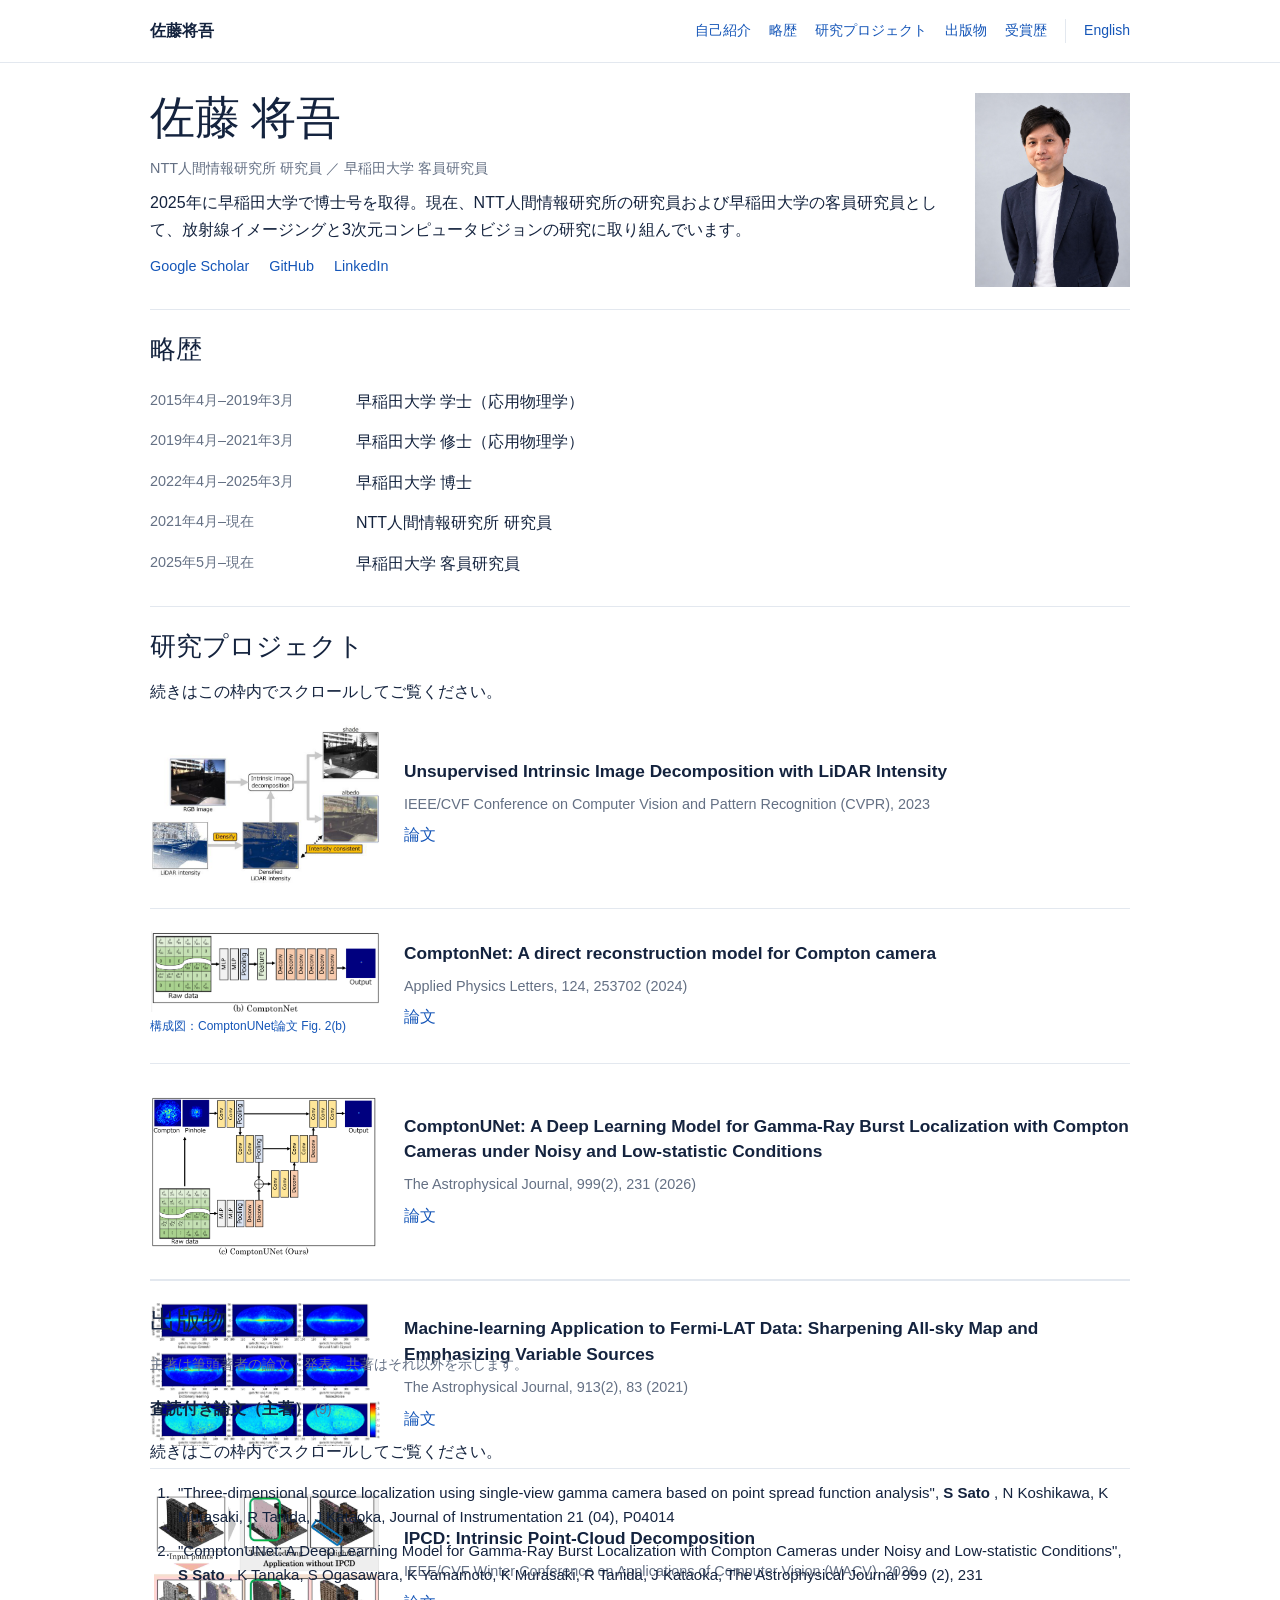
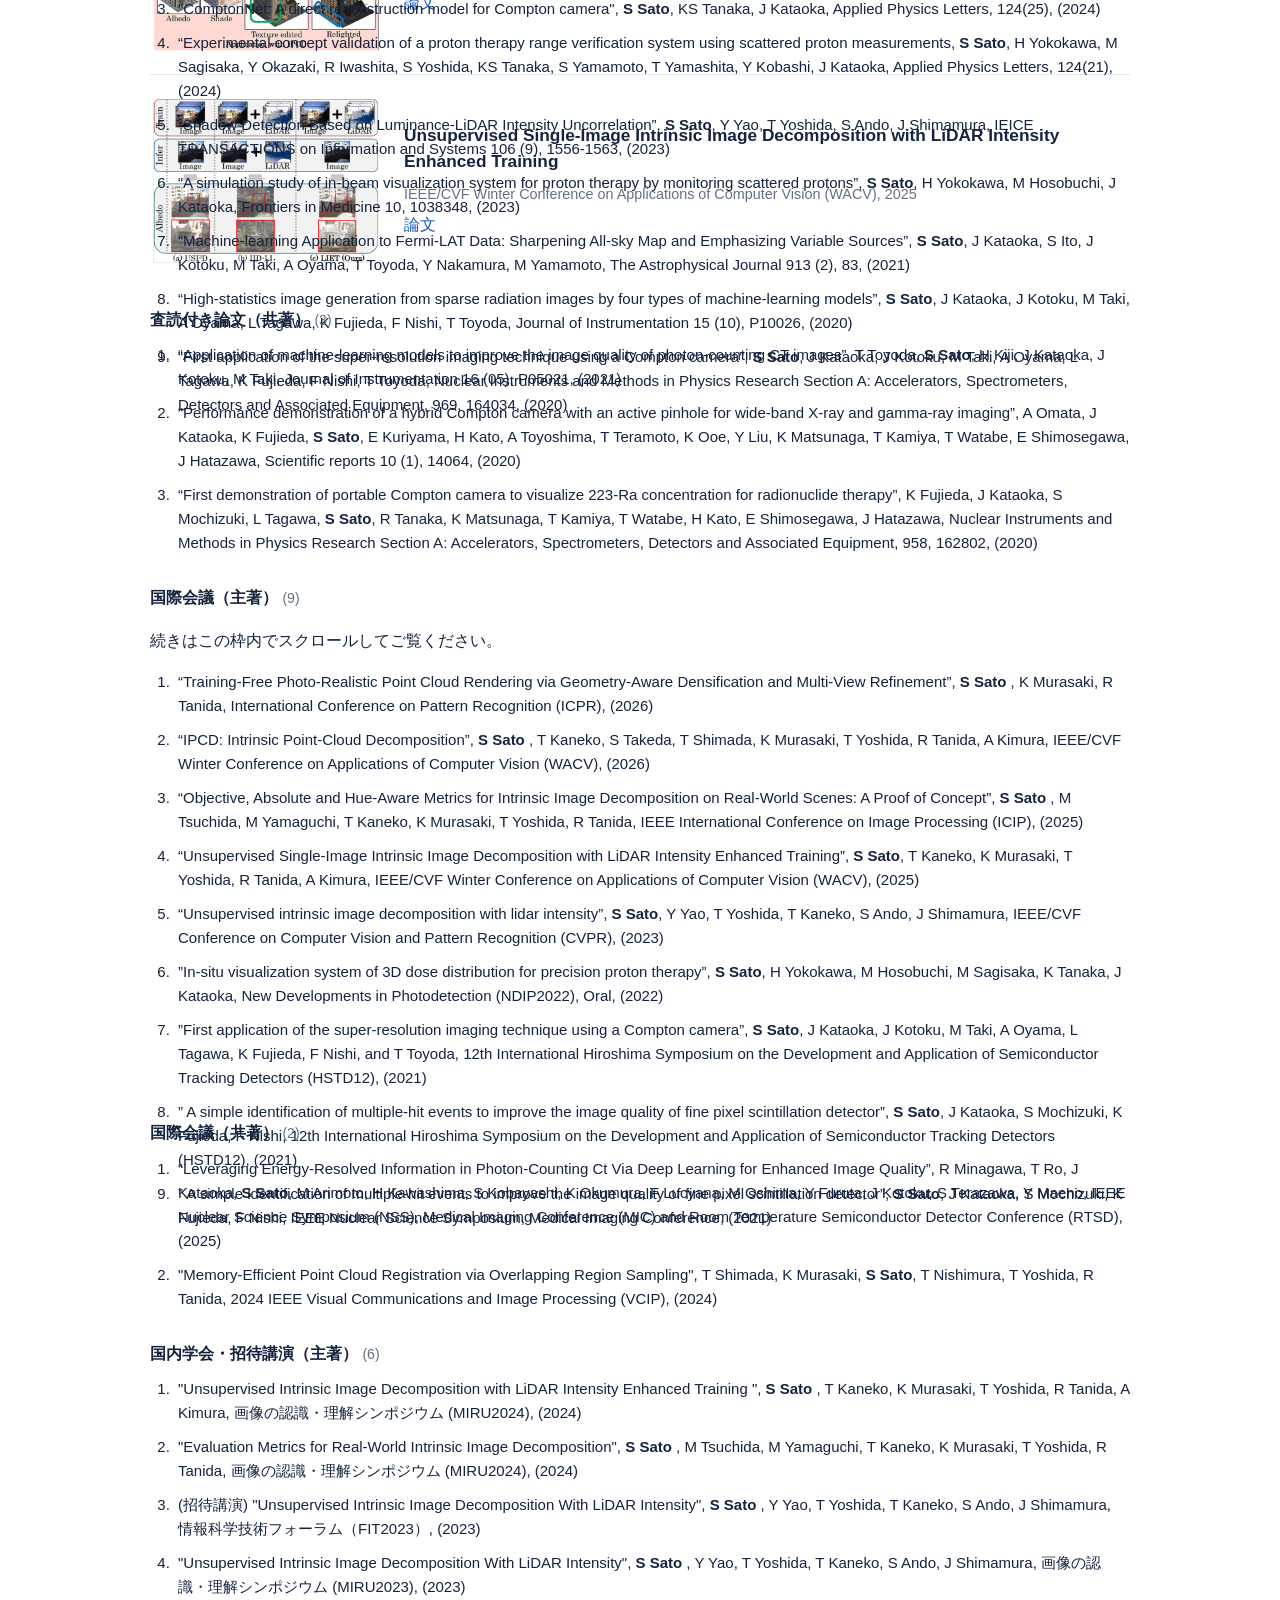
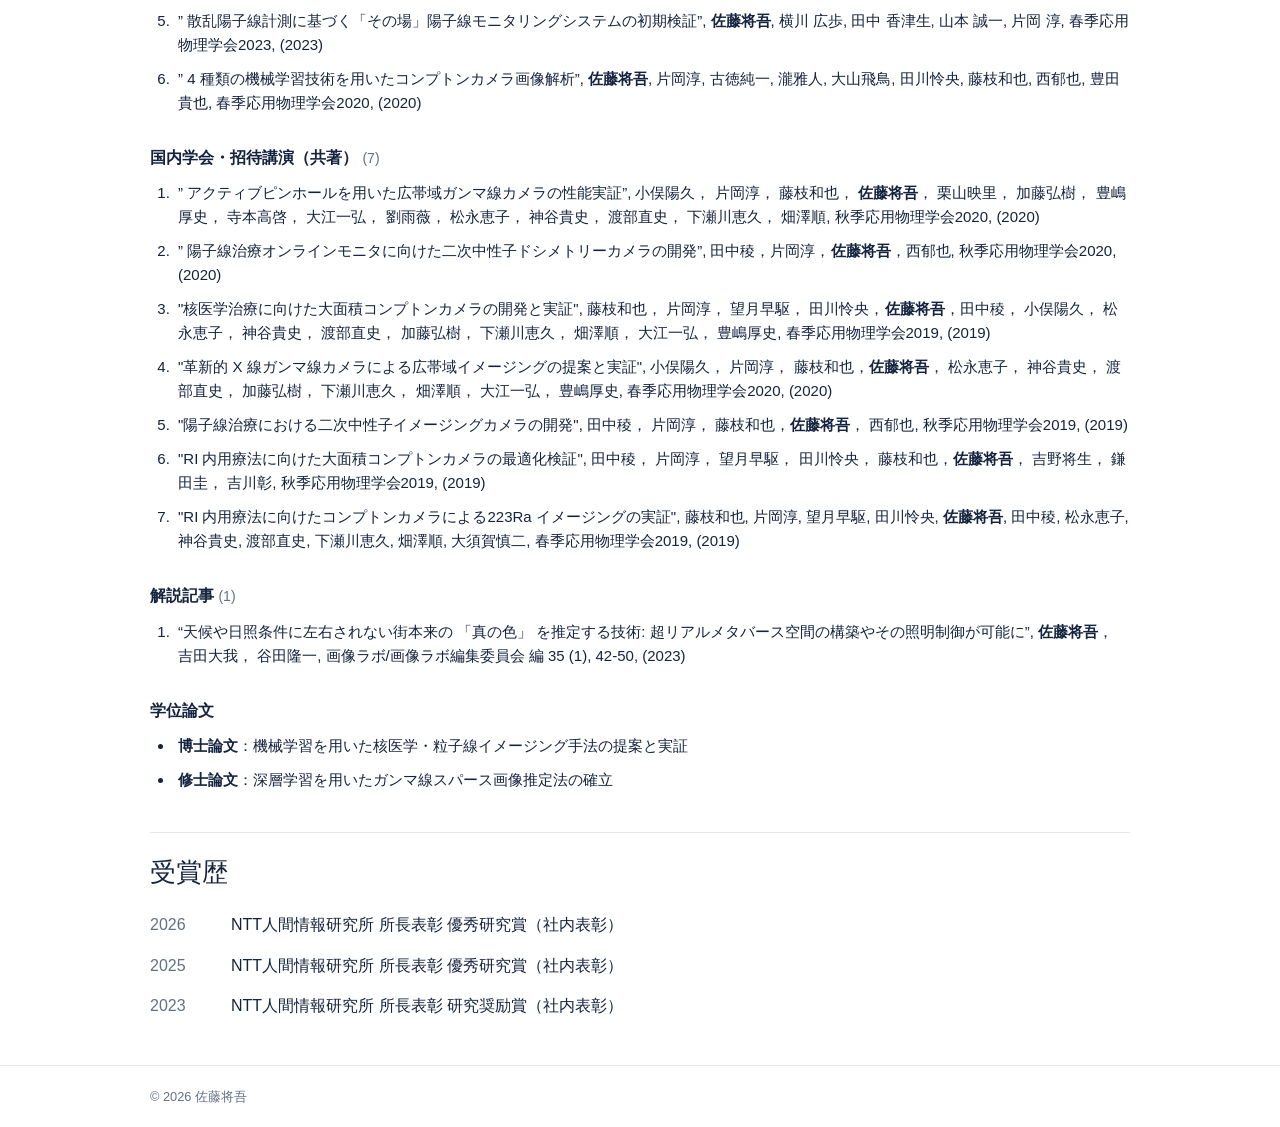
==== commit 2c2fb729: "Add scrollable previews and separate first-author publications: index.html" ====
--- a/index.html
+++ b/index.html
@@ -3,57 +3,94 @@
 <body><header><div class="container nav"><a class="brand" href="#about">佐藤将吾</a><nav aria-label="主要ナビゲーション"><a href="#about">自己紹介</a><a href="#bio">略歴</a><a href="#research">研究プロジェクト</a><a href="#publications">出版物</a><a href="#awards">受賞歴</a><a class="language" href="en.html" lang="en">English</a></nav></div></header>
 <main class="container"><div id="about" class="hero"><div><h1>佐藤 将吾</h1><p class="affiliation">NTT人間情報研究所 研究員 ／ 早稲田大学 客員研究員</p><p>2025年に早稲田大学で博士号を取得。現在、NTT人間情報研究所の研究員および早稲田大学の客員研究員として、放射線イメージングと3次元コンピュータビジョンの研究に取り組んでいます。</p><div class="links"><a href="https://scholar.google.com/citations?user=L3wIpmAAAAAJ&amp;hl=ja">Google Scholar</a><a href="https://github.com/ShogoSato1996">GitHub</a><a href="https://www.linkedin.com/in/shogo-sato/">LinkedIn</a></div></div><img class="portrait" src="profile-casual.jpg" alt="佐藤将吾の写真" width="1122" height="1402"></div>
 <section id="bio"><h2>略歴</h2><dl class="bio-list"><div><dt>2015年4月–2019年3月</dt><dd>早稲田大学 学士（応用物理学）</dd></div><div><dt>2019年4月–2021年3月</dt><dd>早稲田大学 修士（応用物理学）</dd></div><div><dt>2022年4月–2025年3月</dt><dd>早稲田大学 博士</dd></div><div><dt>2021年4月–現在</dt><dd>NTT人間情報研究所 研究員</dd></div><div><dt>2025年5月–現在</dt><dd>早稲田大学 客員研究員</dd></div></dl></section>
-<section id="research"><h2>研究プロジェクト</h2><article class="research-row"><a href="https://openaccess.thecvf.com/content/CVPR2023/html/Sato_Unsupervised_Intrinsic_Image_Decomposition_With_LiDAR_Intensity_CVPR_2023_paper.html"><img src="cvpr2023-thumbnail.png" alt="LiDAR反射強度を用いた固有画像分解の手法概要" width="720" height="510" loading="lazy"></a><div><h3>Unsupervised Intrinsic Image Decomposition with LiDAR Intensity</h3><p class="venue">IEEE/CVF Conference on Computer Vision and Pattern Recognition (CVPR), 2023</p><a href="https://openaccess.thecvf.com/content/CVPR2023/html/Sato_Unsupervised_Intrinsic_Image_Decomposition_With_LiDAR_Intensity_CVPR_2023_paper.html">論文</a></div></article>
+<section id="research"><h2>研究プロジェクト</h2><p class="scroll-hint" hidden>続きはこの枠内でスクロールしてご覧ください。</p><div class="scroll-window research-list" data-preview-count="3" role="region" aria-label="研究プロジェクト"><article class="research-row"><a href="https://openaccess.thecvf.com/content/CVPR2023/html/Sato_Unsupervised_Intrinsic_Image_Decomposition_With_LiDAR_Intensity_CVPR_2023_paper.html"><img src="cvpr2023-thumbnail.png" alt="LiDAR反射強度を用いた固有画像分解の手法概要" width="720" height="510" loading="lazy"></a><div><h3>Unsupervised Intrinsic Image Decomposition with LiDAR Intensity</h3><p class="venue">IEEE/CVF Conference on Computer Vision and Pattern Recognition (CVPR), 2023</p><a href="https://openaccess.thecvf.com/content/CVPR2023/html/Sato_Unsupervised_Intrinsic_Image_Decomposition_With_LiDAR_Intensity_CVPR_2023_paper.html">論文</a></div></article>
 <article class="research-row"><div><a href="https://doi.org/10.1063/5.0213950"><img src="comptonnet-thumbnail.png" alt="ComptonNet: A direct reconstruction model for Compton camera" loading="lazy"></a><p class="image-source"><a href="https://arxiv.org/abs/2602.17085">構成図：ComptonUNet論文 Fig. 2(b)</a></p></div><div><h3>ComptonNet: A direct reconstruction model for Compton camera</h3><p class="venue">Applied Physics Letters, 124, 253702 (2024)</p><a href="https://doi.org/10.1063/5.0213950">論文</a></div></article>
 <article class="research-row"><div><a href="https://arxiv.org/abs/2602.17085"><img src="comptonunet-thumbnail.png" alt="ComptonUNet: A Deep Learning Model for Gamma-Ray Burst Localization with Compton Cameras under Noisy and Low-statistic Conditions" loading="lazy"></a></div><div><h3>ComptonUNet: A Deep Learning Model for Gamma-Ray Burst Localization with Compton Cameras under Noisy and Low-statistic Conditions</h3><p class="venue">The Astrophysical Journal, 999(2), 231 (2026)</p><a href="https://arxiv.org/abs/2602.17085">論文</a></div></article>
 <article class="research-row"><div><a href="https://arxiv.org/abs/2104.00916"><img src="fermi-thumbnail.png" alt="Machine-learning Application to Fermi-LAT Data: Sharpening All-sky Map and Emphasizing Variable Sources" loading="lazy"></a></div><div><h3>Machine-learning Application to Fermi-LAT Data: Sharpening All-sky Map and Emphasizing Variable Sources</h3><p class="venue">The Astrophysical Journal, 913(2), 83 (2021)</p><a href="https://arxiv.org/abs/2104.00916">論文</a></div></article>
 <article class="research-row"><div><a href="https://www.openaccess.thecvf.com/content/WACV2026/html/Sato_IPCD_Intrinsic_Point-Cloud_Decomposition_WACV_2026_paper.html"><img src="ipcd-thumbnail.png" alt="IPCD: Intrinsic Point-Cloud Decomposition" loading="lazy"></a></div><div><h3>IPCD: Intrinsic Point-Cloud Decomposition</h3><p class="venue">IEEE/CVF Winter Conference on Applications of Computer Vision (WACV), 2026</p><a href="https://www.openaccess.thecvf.com/content/WACV2026/html/Sato_IPCD_Intrinsic_Point-Cloud_Decomposition_WACV_2026_paper.html">論文</a></div></article>
-<article class="research-row"><div><a href="https://openaccess.thecvf.com/content/WACV2025/html/Sato_Unsupervised_Single-Image_Intrinsic_Image_Decomposition_with_LiDAR_Intensity_Enhanced_Training_WACV_2025_paper.html"><img src="liet-thumbnail.png" alt="Unsupervised Single-Image Intrinsic Image Decomposition with LiDAR Intensity Enhanced Training" loading="lazy"></a></div><div><h3>Unsupervised Single-Image Intrinsic Image Decomposition with LiDAR Intensity Enhanced Training</h3><p class="venue">IEEE/CVF Winter Conference on Applications of Computer Vision (WACV), 2025</p><a href="https://openaccess.thecvf.com/content/WACV2025/html/Sato_Unsupervised_Single-Image_Intrinsic_Image_Decomposition_with_LiDAR_Intensity_Enhanced_Training_WACV_2025_paper.html">論文</a></div></article></section>
+<article class="research-row"><div><a href="https://openaccess.thecvf.com/content/WACV2025/html/Sato_Unsupervised_Single-Image_Intrinsic_Image_Decomposition_with_LiDAR_Intensity_Enhanced_Training_WACV_2025_paper.html"><img src="liet-thumbnail.png" alt="Unsupervised Single-Image Intrinsic Image Decomposition with LiDAR Intensity Enhanced Training" loading="lazy"></a></div><div><h3>Unsupervised Single-Image Intrinsic Image Decomposition with LiDAR Intensity Enhanced Training</h3><p class="venue">IEEE/CVF Winter Conference on Applications of Computer Vision (WACV), 2025</p><a href="https://openaccess.thecvf.com/content/WACV2025/html/Sato_Unsupervised_Single-Image_Intrinsic_Image_Decomposition_with_LiDAR_Intensity_Enhanced_Training_WACV_2025_paper.html">論文</a></div></article></div></section>
 <section id="publications">
       <div>
         <h2>出版物</h2>
+        <p class="publication-intro">主著は筆頭著者の論文・発表、共著はそれ以外を示します。</p>
         
-        <div class="publication-group"><h3>査読付き論文誌 <span class="pub-count">(12)</span></h3><ol class="publication-list"><li>&quot;Three-dimensional source localization using single-view gamma camera based on point spread function analysis&quot;, <strong>S Sato</strong> , N Koshikawa, K Murasaki, R Tanida, J Kataoka, Journal of Instrumentation 21 (04), P04014</li>
+        <div class="publication-group"><h3>査読付き論文（主著） <span class="pub-count">(9)</span></h3><p class="scroll-hint" hidden>続きはこの枠内でスクロールしてご覧ください。</p><div class="scroll-window" data-preview-count="7" role="region" aria-label="査読付き論文（主著）"><ol class="publication-list"><li>&quot;Three-dimensional source localization using single-view gamma camera based on point spread function analysis&quot;, <strong>S Sato</strong> , N Koshikawa, K Murasaki, R Tanida, J Kataoka, Journal of Instrumentation 21 (04), P04014</li>
 <li>&quot;ComptonUNet: A Deep Learning Model for Gamma-Ray Burst Localization with Compton Cameras under Noisy and Low-statistic Conditions&quot;, <strong>S Sato</strong> , K Tanaka, S Ogasawara, K Yamamoto, K Murasaki, R Tanida, J Kataoka, The Astrophysical Journal 999 (2), 231</li>
 <li>&quot;ComptonNet: A direct reconstruction model for Compton camera&quot;, <strong>S Sato</strong>, KS Tanaka, J Kataoka, Applied Physics Letters, 124(25), (2024)</li>
 <li>“Experimental concept validation of a proton therapy range verification system using scattered proton measurements, <strong>S Sato</strong>, H Yokokawa, M Sagisaka, Y Okazaki, R Iwashita, S Yoshida, KS Tanaka, S Yamamoto, T Yamashita, Y Kobashi, J Kataoka, Applied Physics Letters, 124(21), (2024)</li>
 <li>“Shadow Detection Based on Luminance-LiDAR Intensity Uncorrelation”, <strong>S Sato</strong>, Y Yao, T Yoshida, S Ando, J Shimamura, IEICE TRANSACTIONS on Information and Systems 106 (9), 1556-1563, (2023)</li>
 <li>“A simulation study of in-beam visualization system for proton therapy by monitoring scattered protons”, <strong>S Sato</strong>, H Yokokawa, M Hosobuchi, J Kataoka, Frontiers in Medicine 10, 1038348, (2023)</li>
-<li>“Application of machine-learning models to improve the image quality of photon-counting CT images”, T Toyoda, <strong>S Sato</strong>, H Kiji, J Kataoka, J Kotoku, M Taki, Journal of Instrumentation 16 (05), P05021, (2021)</li>
 <li>“Machine-learning Application to Fermi-LAT Data: Sharpening All-sky Map and Emphasizing Variable Sources”, <strong>S Sato</strong>, J Kataoka, S Ito, J Kotoku, M Taki, A Oyama, T Toyoda, Y Nakamura, M Yamamoto, The Astrophysical Journal 913 (2), 83, (2021)</li>
 <li>“High-statistics image generation from sparse radiation images by four types of machine-learning models”, <strong>S Sato</strong>, J Kataoka, J Kotoku, M Taki, A Oyama, L Tagawa, K Fujieda, F Nishi, T Toyoda, Journal of Instrumentation 15 (10), P10026, (2020)</li>
+<li>“First application of the super-resolution imaging technique using a Compton camera”, <strong>S Sato</strong>, J Kataoka, J Kotoku, M Taki, A Oyama, L Tagawa, K Fujieda, F Nishi, T Toyoda, Nuclear Instruments and Methods in Physics Research Section A: Accelerators, Spectrometers, Detectors and Associated Equipment, 969, 164034, (2020)</li></ol></div></div>
+<div class="publication-group"><h3>査読付き論文（共著） <span class="pub-count">(3)</span></h3><p class="scroll-hint" hidden>続きはこの枠内でスクロールしてご覧ください。</p><div class="scroll-window" data-preview-count="7" role="region" aria-label="査読付き論文（共著）"><ol class="publication-list"><li>“Application of machine-learning models to improve the image quality of photon-counting CT images”, T Toyoda, <strong>S Sato</strong>, H Kiji, J Kataoka, J Kotoku, M Taki, Journal of Instrumentation 16 (05), P05021, (2021)</li>
 <li>“Performance demonstration of a hybrid Compton camera with an active pinhole for wide-band X-ray and gamma-ray imaging”, A Omata, J Kataoka, K Fujieda, <strong>S Sato</strong>, E Kuriyama, H Kato, A Toyoshima, T Teramoto, K Ooe, Y Liu, K Matsunaga, T Kamiya, T Watabe, E Shimosegawa, J Hatazawa, Scientific reports 10 (1), 14064, (2020)</li>
-<li>“First application of the super-resolution imaging technique using a Compton camera”, <strong>S Sato</strong>, J Kataoka, J Kotoku, M Taki, A Oyama, L Tagawa, K Fujieda, F Nishi, T Toyoda, Nuclear Instruments and Methods in Physics Research Section A: Accelerators, Spectrometers, Detectors and Associated Equipment, 969, 164034, (2020)</li>
-<li>“First demonstration of portable Compton camera to visualize 223-Ra concentration for radionuclide therapy”, K Fujieda, J Kataoka, S Mochizuki, L Tagawa, <strong>S Sato</strong>, R Tanaka, K Matsunaga, T Kamiya, T Watabe, H Kato, E Shimosegawa, J Hatazawa, Nuclear Instruments and Methods in Physics Research Section A: Accelerators, Spectrometers, Detectors and Associated Equipment, 958, 162802, (2020)</li></ol></div>
-<div class="publication-group"><h3>国際会議 <span class="pub-count">(11)</span></h3><ol class="publication-list"><li>“Training-Free Photo-Realistic Point Cloud Rendering via Geometry-Aware Densification and Multi-View Refinement”, <strong>S Sato</strong> , K Murasaki, R Tanida, International Conference on Pattern Recognition (ICPR), (2026)</li>
+<li>“First demonstration of portable Compton camera to visualize 223-Ra concentration for radionuclide therapy”, K Fujieda, J Kataoka, S Mochizuki, L Tagawa, <strong>S Sato</strong>, R Tanaka, K Matsunaga, T Kamiya, T Watabe, H Kato, E Shimosegawa, J Hatazawa, Nuclear Instruments and Methods in Physics Research Section A: Accelerators, Spectrometers, Detectors and Associated Equipment, 958, 162802, (2020)</li></ol></div></div>
+<div class="publication-group"><h3>国際会議（主著） <span class="pub-count">(9)</span></h3><p class="scroll-hint" hidden>続きはこの枠内でスクロールしてご覧ください。</p><div class="scroll-window" data-preview-count="7" role="region" aria-label="国際会議（主著）"><ol class="publication-list"><li>“Training-Free Photo-Realistic Point Cloud Rendering via Geometry-Aware Densification and Multi-View Refinement”, <strong>S Sato</strong> , K Murasaki, R Tanida, International Conference on Pattern Recognition (ICPR), (2026)</li>
 <li>“IPCD: Intrinsic Point-Cloud Decomposition”, <strong>S Sato</strong> , T Kaneko, S Takeda, T Shimada, K Murasaki, T Yoshida, R Tanida, A Kimura, IEEE/CVF Winter Conference on Applications of Computer Vision (WACV), (2026)</li>
-<li>“Leveraging Energy-Resolved Information in Photon-Counting Ct Via Deep Learning for Enhanced Image Quality”, R Minagawa, T Ro, J Kataoka, <strong>S Sato</strong>, M Arimoto, H Kawashima, S Kobayashi, K Okumura, F Lucyana, M Oshima, Y Furuta, J Kotoku, S Terazawa, Y Maeno, IEEE Nuclear Science Symposium (NSS), Medical Imaging Conference (MIC) and Room Temperature Semiconductor Detector Conference (RTSD), (2025)</li>
 <li>“Objective, Absolute and Hue-Aware Metrics for Intrinsic Image Decomposition on Real-World Scenes: A Proof of Concept”, <strong>S Sato</strong> , M Tsuchida, M Yamaguchi, T Kaneko, K Murasaki, T Yoshida, R Tanida, IEEE International Conference on Image Processing (ICIP), (2025)</li>
 <li>“Unsupervised Single-Image Intrinsic Image Decomposition with LiDAR Intensity Enhanced Training”, <strong>S Sato</strong>, T Kaneko, K Murasaki, T Yoshida, R Tanida, A Kimura, IEEE/CVF Winter Conference on Applications of Computer Vision (WACV), (2025)</li>
-<li>&quot;Memory-Efficient Point Cloud Registration via Overlapping Region Sampling&quot;, T Shimada, K Murasaki, <strong>S Sato</strong>, T Nishimura, T Yoshida, R Tanida, 2024 IEEE Visual Communications and Image Processing (VCIP), (2024)</li>
 <li>“Unsupervised intrinsic image decomposition with lidar intensity”, <strong>S Sato</strong>, Y Yao, T Yoshida, T Kaneko, S Ando, J Shimamura, IEEE/CVF Conference on Computer Vision and Pattern Recognition (CVPR), (2023)</li>
 <li>”In-situ visualization system of 3D dose distribution for precision proton therapy”, <strong>S Sato</strong>, H Yokokawa, M Hosobuchi, M Sagisaka, K Tanaka, J Kataoka, New Developments in Photodetection (NDIP2022), Oral, (2022)</li>
 <li>”First application of the super-resolution imaging technique using a Compton camera”, <strong>S Sato</strong>, J Kataoka, J Kotoku, M Taki, A Oyama, L Tagawa, K Fujieda, F Nishi, and T Toyoda, 12th International Hiroshima Symposium on the Development and Application of Semiconductor Tracking Detectors (HSTD12), (2021)</li>
 <li>” A simple identification of multiple-hit events to improve the image quality of fine pixel scintillation detector”, <strong>S Sato</strong>, J Kataoka, S Mochizuki, K Fujieda, F Nishi, 12th International Hiroshima Symposium on the Development and Application of Semiconductor Tracking Detectors (HSTD12), (2021)</li>
-<li>” A simple identification of multiple-hit events to improve the image quality of fine pixel scintillation detector”, <strong>S Sato</strong>, J Kataoka, S Mochizuki, K Fujieda, F Nishi, IEEE Nuclear Science Symposium, Medical Imaging Conference, (2021)</li></ol></div>
-<div class="publication-group"><h3>国内学会・招待講演 <span class="pub-count">(13)</span></h3><ol class="publication-list"><li>&quot;Unsupervised Intrinsic Image Decomposition with LiDAR Intensity Enhanced Training &quot;, <strong>S Sato</strong> , T Kaneko, K Murasaki, T Yoshida, R Tanida, A Kimura, 画像の認識・理解シンポジウム (MIRU2024), (2024)</li>
+<li>” A simple identification of multiple-hit events to improve the image quality of fine pixel scintillation detector”, <strong>S Sato</strong>, J Kataoka, S Mochizuki, K Fujieda, F Nishi, IEEE Nuclear Science Symposium, Medical Imaging Conference, (2021)</li></ol></div></div>
+<div class="publication-group"><h3>国際会議（共著） <span class="pub-count">(2)</span></h3><p class="scroll-hint" hidden>続きはこの枠内でスクロールしてご覧ください。</p><div class="scroll-window" data-preview-count="7" role="region" aria-label="国際会議（共著）"><ol class="publication-list"><li>“Leveraging Energy-Resolved Information in Photon-Counting Ct Via Deep Learning for Enhanced Image Quality”, R Minagawa, T Ro, J Kataoka, <strong>S Sato</strong>, M Arimoto, H Kawashima, S Kobayashi, K Okumura, F Lucyana, M Oshima, Y Furuta, J Kotoku, S Terazawa, Y Maeno, IEEE Nuclear Science Symposium (NSS), Medical Imaging Conference (MIC) and Room Temperature Semiconductor Detector Conference (RTSD), (2025)</li>
+<li>&quot;Memory-Efficient Point Cloud Registration via Overlapping Region Sampling&quot;, T Shimada, K Murasaki, <strong>S Sato</strong>, T Nishimura, T Yoshida, R Tanida, 2024 IEEE Visual Communications and Image Processing (VCIP), (2024)</li></ol></div></div>
+<div class="publication-group"><h3>国内学会・招待講演（主著） <span class="pub-count">(6)</span></h3><p class="scroll-hint" hidden>続きはこの枠内でスクロールしてご覧ください。</p><div class="scroll-window" data-preview-count="7" role="region" aria-label="国内学会・招待講演（主著）"><ol class="publication-list"><li>&quot;Unsupervised Intrinsic Image Decomposition with LiDAR Intensity Enhanced Training &quot;, <strong>S Sato</strong> , T Kaneko, K Murasaki, T Yoshida, R Tanida, A Kimura, 画像の認識・理解シンポジウム (MIRU2024), (2024)</li>
 <li>&quot;Evaluation Metrics for Real-World Intrinsic Image Decomposition&quot;, <strong>S Sato</strong> , M Tsuchida, M Yamaguchi, T Kaneko, K Murasaki, T Yoshida, R Tanida, 画像の認識・理解シンポジウム (MIRU2024), (2024)</li>
 <li>(招待講演) &quot;Unsupervised Intrinsic Image Decomposition With LiDAR Intensity&quot;, <strong>S Sato</strong> , Y Yao, T Yoshida, T Kaneko, S Ando, J Shimamura, 情報科学技術フォーラム（FIT2023）, (2023)</li>
 <li>&quot;Unsupervised Intrinsic Image Decomposition With LiDAR Intensity&quot;, <strong>S Sato</strong> , Y Yao, T Yoshida, T Kaneko, S Ando, J Shimamura, 画像の認識・理解シンポジウム (MIRU2023), (2023)</li>
 <li>” 散乱陽子線計測に基づく「その場」陽子線モニタリングシステムの初期検証”, <strong>佐藤将吾</strong>, 横川 広歩, 田中 香津生, 山本 誠一, 片岡 淳, 春季応用物理学会2023, (2023)</li>
-<li>” アクティブピンホールを用いた広帯域ガンマ線カメラの性能実証”, 小俣陽久， 片岡淳， 藤枝和也， <strong>佐藤将吾</strong>， 栗山映里， 加藤弘樹， 豊嶋厚史， 寺本高啓， 大江一弘， 劉雨薇， 松永恵子， 神谷貴史， 渡部直史， 下瀬川恵久， 畑澤順, 秋季応用物理学会2020, (2020)</li>
+<li>” 4 種類の機械学習技術を用いたコンプトンカメラ画像解析”, <strong>佐藤将吾</strong>, 片岡淳, 古徳純一, 瀧雅人, 大山飛鳥, 田川怜央, 藤枝和也, 西郁也, 豊田貴也, 春季応用物理学会2020, (2020)</li></ol></div></div>
+<div class="publication-group"><h3>国内学会・招待講演（共著） <span class="pub-count">(7)</span></h3><p class="scroll-hint" hidden>続きはこの枠内でスクロールしてご覧ください。</p><div class="scroll-window" data-preview-count="7" role="region" aria-label="国内学会・招待講演（共著）"><ol class="publication-list"><li>” アクティブピンホールを用いた広帯域ガンマ線カメラの性能実証”, 小俣陽久， 片岡淳， 藤枝和也， <strong>佐藤将吾</strong>， 栗山映里， 加藤弘樹， 豊嶋厚史， 寺本高啓， 大江一弘， 劉雨薇， 松永恵子， 神谷貴史， 渡部直史， 下瀬川恵久， 畑澤順, 秋季応用物理学会2020, (2020)</li>
 <li>” 陽子線治療オンラインモニタに向けた二次中性子ドシメトリーカメラの開発”, 田中稜，片岡淳，<strong>佐藤将吾</strong>，西郁也, 秋季応用物理学会2020, (2020)</li>
-<li>” 4 種類の機械学習技術を用いたコンプトンカメラ画像解析”, <strong>佐藤将吾</strong>, 片岡淳, 古徳純一, 瀧雅人, 大山飛鳥, 田川怜央, 藤枝和也, 西郁也, 豊田貴也, 春季応用物理学会2020, (2020)</li>
 <li>&quot;核医学治療に向けた大面積コンプトンカメラの開発と実証&quot;, 藤枝和也， 片岡淳， 望月早駆， 田川怜央，<strong>佐藤将吾</strong>，田中稜， 小俣陽久， 松永恵子， 神谷貴史， 渡部直史， 加藤弘樹， 下瀬川恵久， 畑澤順， 大江一弘， 豊嶋厚史, 春季応用物理学会2019, (2019)</li>
 <li>&quot;革新的 X 線ガンマ線カメラによる広帯域イメージングの提案と実証&quot;, 小俣陽久， 片岡淳， 藤枝和也，<strong>佐藤将吾</strong>， 松永恵子， 神谷貴史， 渡部直史， 加藤弘樹， 下瀬川恵久， 畑澤順， 大江一弘， 豊嶋厚史, 春季応用物理学会2020, (2020)</li>
 <li>&quot;陽子線治療における二次中性子イメージングカメラの開発&quot;, 田中稜， 片岡淳， 藤枝和也，<strong>佐藤将吾</strong>， 西郁也, 秋季応用物理学会2019, (2019)</li>
 <li>&quot;RI 内用療法に向けた大面積コンプトンカメラの最適化検証&quot;, 田中稜， 片岡淳， 望月早駆， 田川怜央， 藤枝和也，<strong>佐藤将吾</strong>， 吉野将生， 鎌田圭， 吉川彰, 秋季応用物理学会2019, (2019)</li>
-<li>&quot;RI 内用療法に向けたコンプトンカメラによる223Ra イメージングの実証&quot;, 藤枝和也, 片岡淳, 望月早駆, 田川怜央, <strong>佐藤将吾</strong>, 田中稜, 松永恵子, 神谷貴史, 渡部直史, 下瀬川恵久, 畑澤順, 大須賀慎二, 春季応用物理学会2019, (2019)</li></ol></div>
-<div class="publication-group"><h3>解説記事 <span class="pub-count">(1)</span></h3><ol class="publication-list"><li>“天候や日照条件に左右されない街本来の 「真の色」 を推定する技術: 超リアルメタバース空間の構築やその照明制御が可能に”, <strong>佐藤将吾</strong>， 吉田大我， 谷田隆一, 画像ラボ/画像ラボ編集委員会 編 35 (1), 42-50, (2023)</li></ol></div>
+<li>&quot;RI 内用療法に向けたコンプトンカメラによる223Ra イメージングの実証&quot;, 藤枝和也, 片岡淳, 望月早駆, 田川怜央, <strong>佐藤将吾</strong>, 田中稜, 松永恵子, 神谷貴史, 渡部直史, 下瀬川恵久, 畑澤順, 大須賀慎二, 春季応用物理学会2019, (2019)</li></ol></div></div>
+<div class="publication-group"><h3>解説記事 <span class="pub-count">(1)</span></h3><p class="scroll-hint" hidden>続きはこの枠内でスクロールしてご覧ください。</p><div class="scroll-window" data-preview-count="7" role="region" aria-label="解説記事"><ol class="publication-list"><li>“天候や日照条件に左右されない街本来の 「真の色」 を推定する技術: 超リアルメタバース空間の構築やその照明制御が可能に”, <strong>佐藤将吾</strong>， 吉田大我， 谷田隆一, 画像ラボ/画像ラボ編集委員会 編 35 (1), 42-50, (2023)</li></ol></div></div>
         <div class="publication-group"><h3>学位論文</h3><ul class="publication-list">
         <li><strong>博士論文</strong>：機械学習を用いた核医学・粒子線イメージング手法の提案と実証</li>
         <li><strong>修士論文</strong>：深層学習を用いたガンマ線スパース画像推定法の確立</li>
         </ul></div>
       </div>
     </section>
-<section id="awards"><h2>受賞歴</h2><ul class="awards"><li><time>2026</time><span>NTT人間情報研究所 所長表彰 優秀研究賞（社内表彰）</span></li><li><time>2025</time><span>NTT人間情報研究所 所長表彰 優秀研究賞（社内表彰）</span></li><li><time>2023</time><span>NTT人間情報研究所 所長表彰 研究奨励賞（社内表彰）</span></li></ul></section></main><footer><div class="container">© 2026 佐藤将吾</div></footer></body></html>+<section id="awards"><h2>受賞歴</h2><ul class="awards"><li><time>2026</time><span>NTT人間情報研究所 所長表彰 優秀研究賞（社内表彰）</span></li><li><time>2025</time><span>NTT人間情報研究所 所長表彰 優秀研究賞（社内表彰）</span></li><li><time>2023</time><span>NTT人間情報研究所 所長表彰 研究奨励賞（社内表彰）</span></li></ul></section></main><footer><div class="container">© 2026 佐藤将吾</div></footer>
+<script>
+(() => {
+  const regions = [...document.querySelectorAll('[data-preview-count]')];
+  let frame;
+  function update() {
+    for (const region of regions) {
+      const items = [...region.querySelectorAll(':scope > article, :scope > ol > li')];
+      const count = Number(region.dataset.previewCount);
+      const overflowing = items.length > count;
+      if (overflowing) {
+        const top = region.getBoundingClientRect().top;
+        const bottom = items[count - 1].getBoundingClientRect().bottom;
+        region.style.maxHeight = Math.ceil(bottom - top + region.scrollTop) + 'px';
+        region.tabIndex = 0;
+      } else {
+        region.style.maxHeight = 'none';
+        region.removeAttribute('tabindex');
+      }
+      region.previousElementSibling.hidden = !overflowing;
+    }
+  }
+  function schedule() {
+    cancelAnimationFrame(frame);
+    frame = requestAnimationFrame(update);
+  }
+  window.addEventListener('resize', schedule);
+  for (const image of document.images) image.addEventListener('load', schedule);
+  if (document.fonts) document.fonts.ready.then(schedule);
+  if ('ResizeObserver' in window) {
+    const observer = new ResizeObserver(schedule);
+    regions.forEach(region => region.querySelectorAll('article, li').forEach(item => observer.observe(item)));
+  }
+  schedule();
+})();
+</script>
+</body></html>
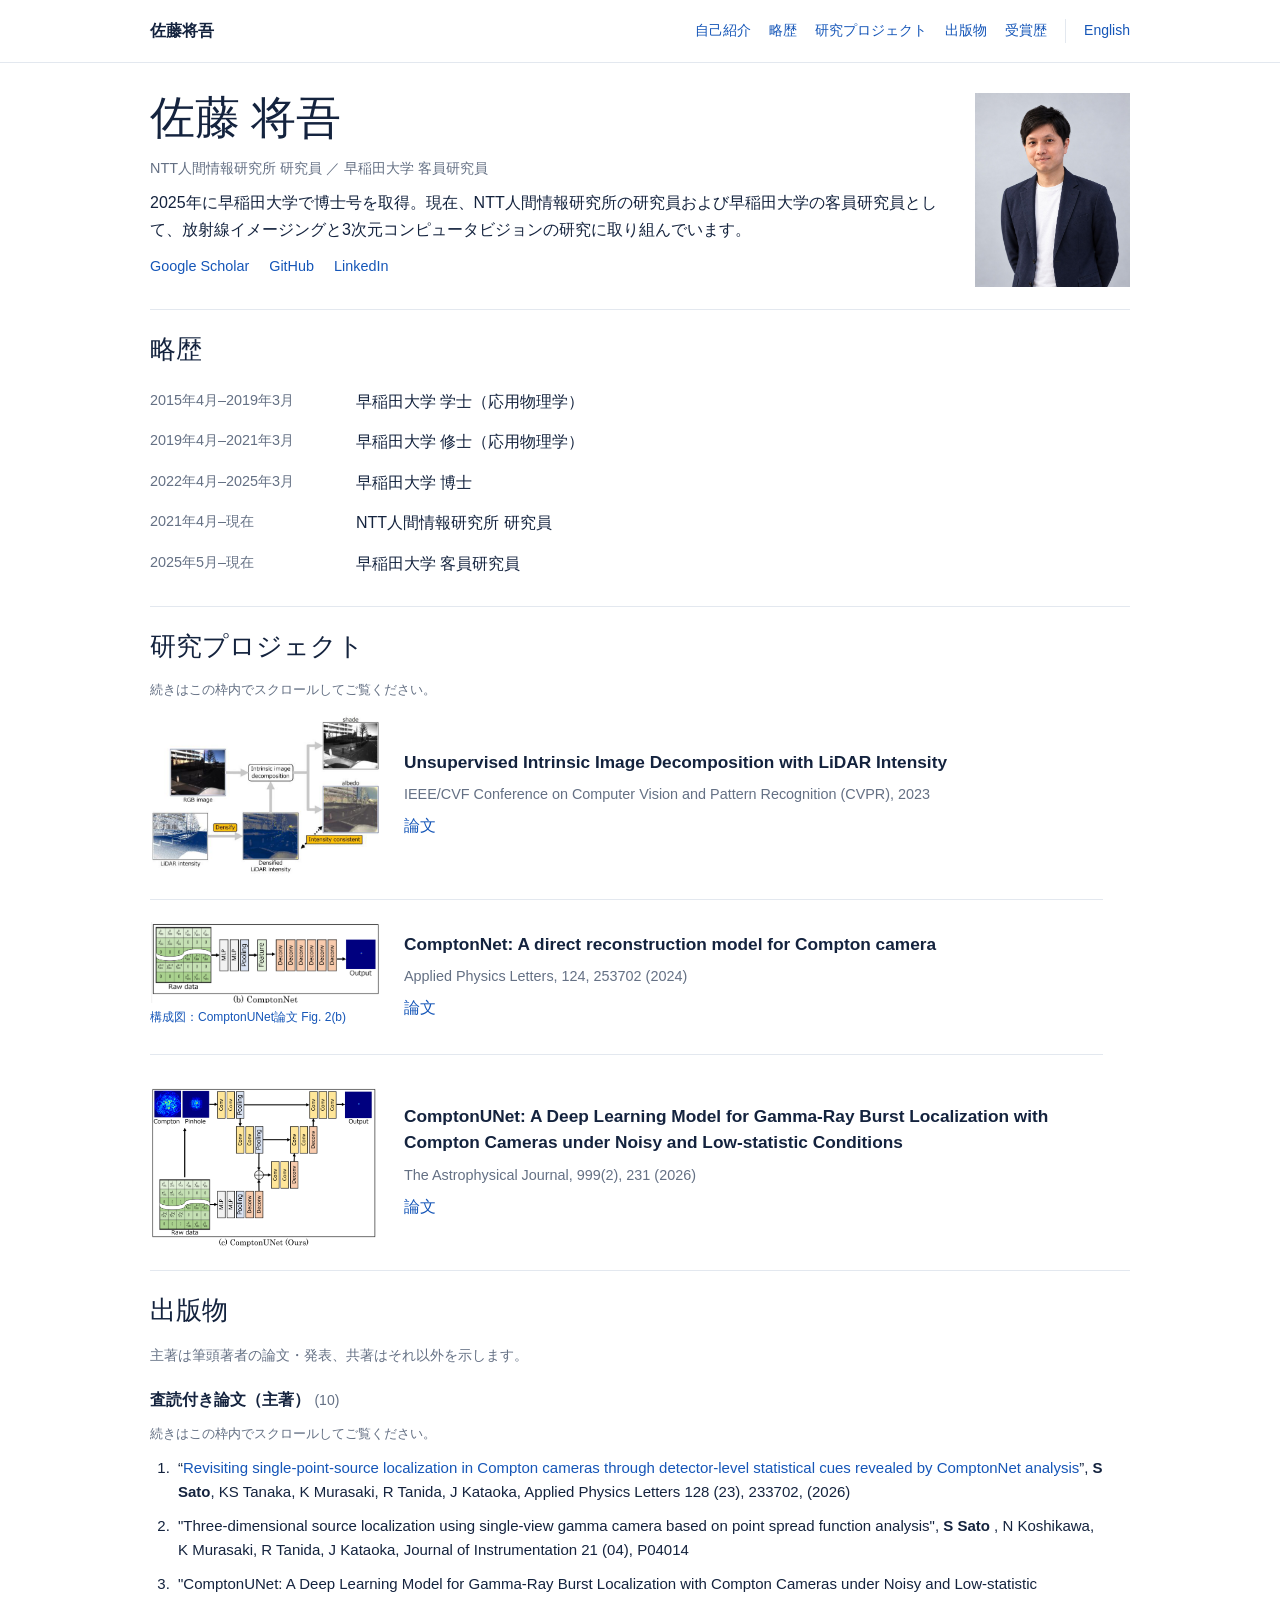
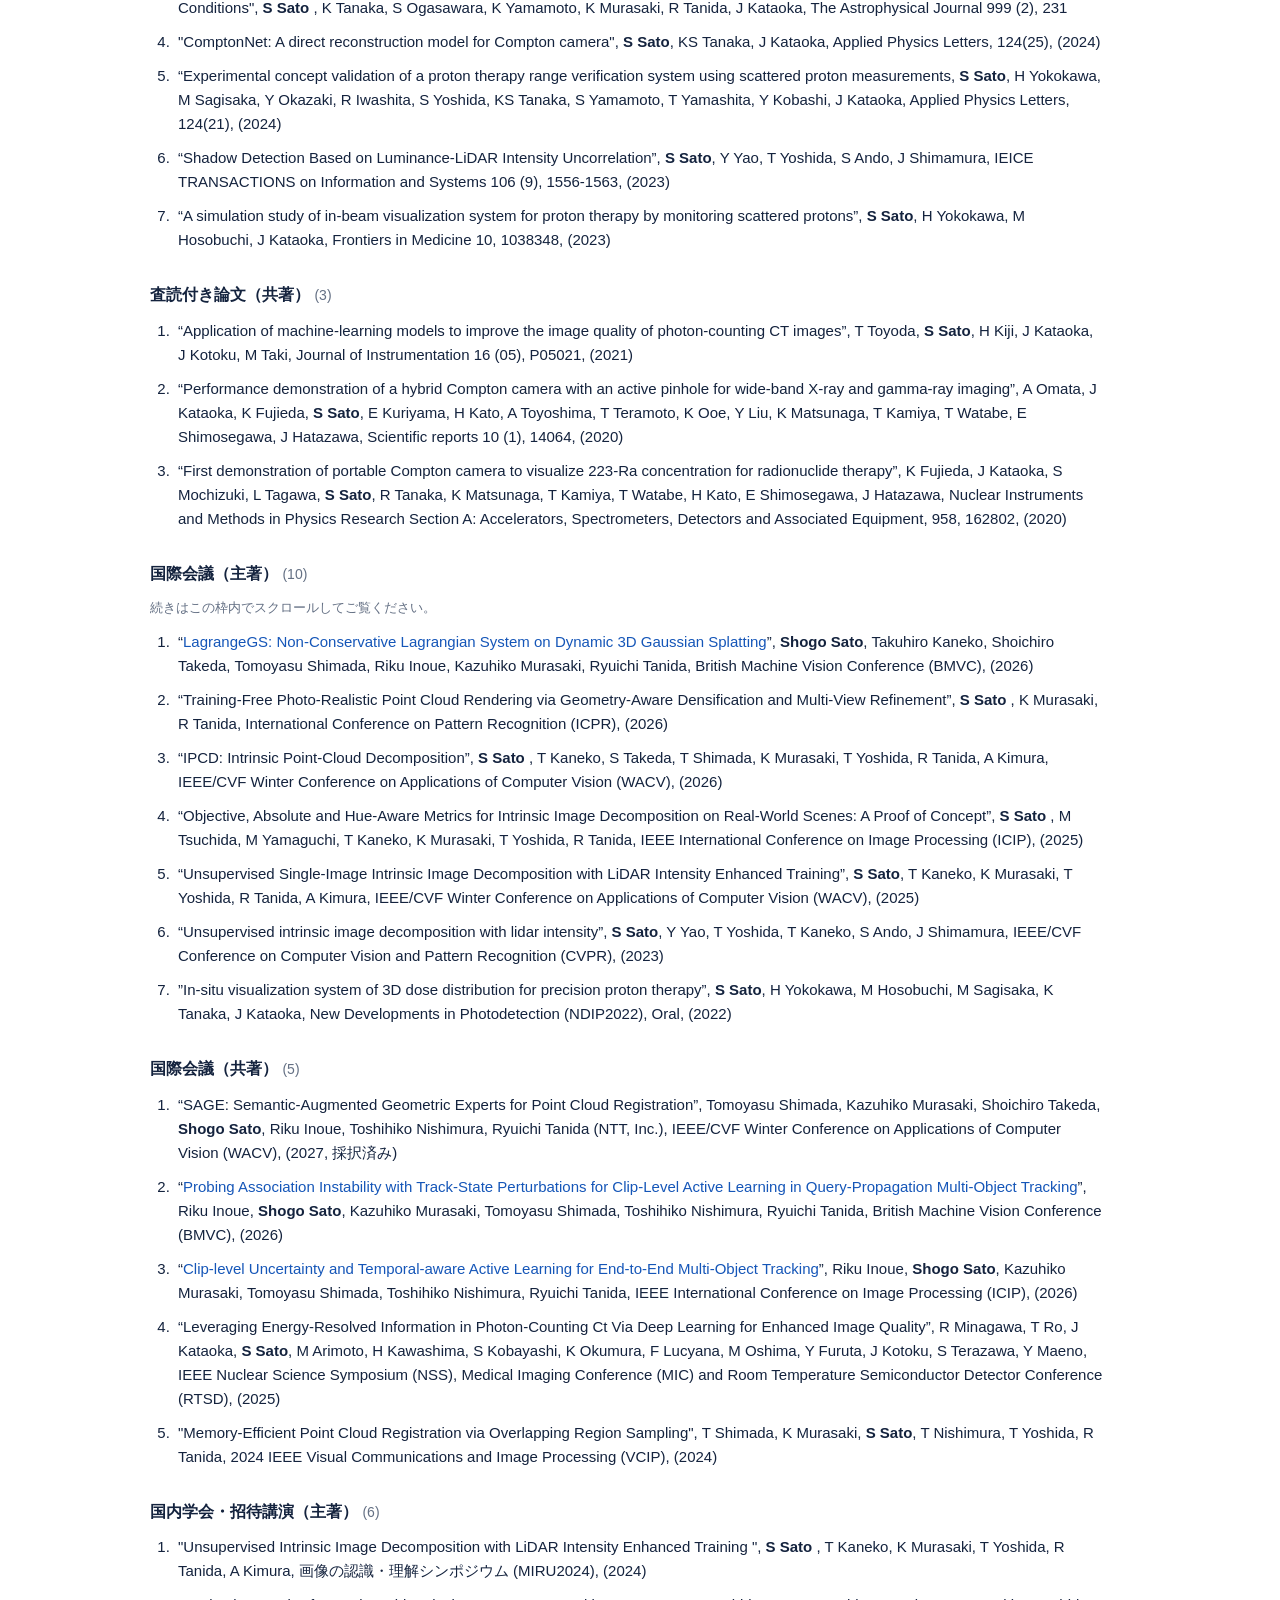
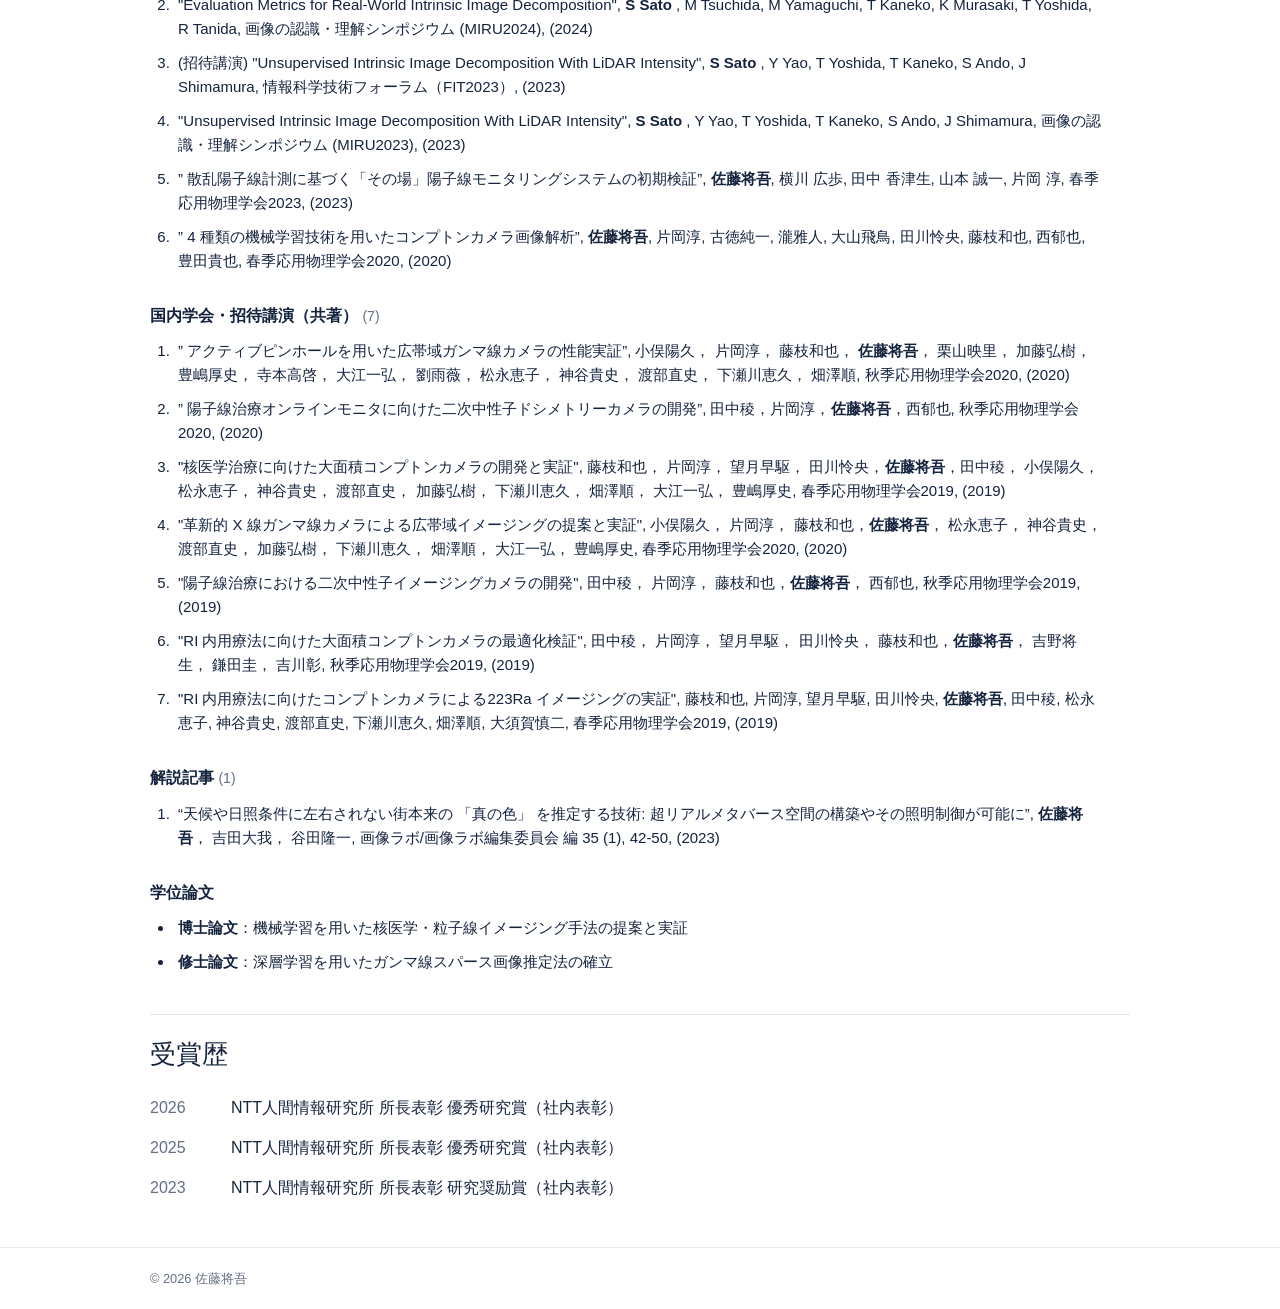
==== commit 8054fd8d: "Add five journal and conference publications to index.html" ====
--- a/index.html
+++ b/index.html
@@ -14,7 +14,8 @@
         <h2>出版物</h2>
         <p class="publication-intro">主著は筆頭著者の論文・発表、共著はそれ以外を示します。</p>
         
-        <div class="publication-group"><h3>査読付き論文（主著） <span class="pub-count">(9)</span></h3><p class="scroll-hint" hidden>続きはこの枠内でスクロールしてご覧ください。</p><div class="scroll-window" data-preview-count="7" role="region" aria-label="査読付き論文（主著）"><ol class="publication-list"><li>&quot;Three-dimensional source localization using single-view gamma camera based on point spread function analysis&quot;, <strong>S Sato</strong> , N Koshikawa, K Murasaki, R Tanida, J Kataoka, Journal of Instrumentation 21 (04), P04014</li>
+        <div class="publication-group"><h3>査読付き論文（主著） <span class="pub-count">(10)</span></h3><p class="scroll-hint" hidden>続きはこの枠内でスクロールしてご覧ください。</p><div class="scroll-window" data-preview-count="7" role="region" aria-label="査読付き論文（主著）"><ol class="publication-list"><li>“<a href="https://doi.org/10.1063/5.0326605">Revisiting single-point-source localization in Compton cameras through detector-level statistical cues revealed by ComptonNet analysis</a>”, <strong>S Sato</strong>, KS Tanaka, K Murasaki, R Tanida, J Kataoka, Applied Physics Letters 128 (23), 233702, (2026)</li>
+<li>&quot;Three-dimensional source localization using single-view gamma camera based on point spread function analysis&quot;, <strong>S Sato</strong> , N Koshikawa, K Murasaki, R Tanida, J Kataoka, Journal of Instrumentation 21 (04), P04014</li>
 <li>&quot;ComptonUNet: A Deep Learning Model for Gamma-Ray Burst Localization with Compton Cameras under Noisy and Low-statistic Conditions&quot;, <strong>S Sato</strong> , K Tanaka, S Ogasawara, K Yamamoto, K Murasaki, R Tanida, J Kataoka, The Astrophysical Journal 999 (2), 231</li>
 <li>&quot;ComptonNet: A direct reconstruction model for Compton camera&quot;, <strong>S Sato</strong>, KS Tanaka, J Kataoka, Applied Physics Letters, 124(25), (2024)</li>
 <li>“Experimental concept validation of a proton therapy range verification system using scattered proton measurements, <strong>S Sato</strong>, H Yokokawa, M Sagisaka, Y Okazaki, R Iwashita, S Yoshida, KS Tanaka, S Yamamoto, T Yamashita, Y Kobashi, J Kataoka, Applied Physics Letters, 124(21), (2024)</li>
@@ -26,7 +27,8 @@
 <div class="publication-group"><h3>査読付き論文（共著） <span class="pub-count">(3)</span></h3><p class="scroll-hint" hidden>続きはこの枠内でスクロールしてご覧ください。</p><div class="scroll-window" data-preview-count="7" role="region" aria-label="査読付き論文（共著）"><ol class="publication-list"><li>“Application of machine-learning models to improve the image quality of photon-counting CT images”, T Toyoda, <strong>S Sato</strong>, H Kiji, J Kataoka, J Kotoku, M Taki, Journal of Instrumentation 16 (05), P05021, (2021)</li>
 <li>“Performance demonstration of a hybrid Compton camera with an active pinhole for wide-band X-ray and gamma-ray imaging”, A Omata, J Kataoka, K Fujieda, <strong>S Sato</strong>, E Kuriyama, H Kato, A Toyoshima, T Teramoto, K Ooe, Y Liu, K Matsunaga, T Kamiya, T Watabe, E Shimosegawa, J Hatazawa, Scientific reports 10 (1), 14064, (2020)</li>
 <li>“First demonstration of portable Compton camera to visualize 223-Ra concentration for radionuclide therapy”, K Fujieda, J Kataoka, S Mochizuki, L Tagawa, <strong>S Sato</strong>, R Tanaka, K Matsunaga, T Kamiya, T Watabe, H Kato, E Shimosegawa, J Hatazawa, Nuclear Instruments and Methods in Physics Research Section A: Accelerators, Spectrometers, Detectors and Associated Equipment, 958, 162802, (2020)</li></ol></div></div>
-<div class="publication-group"><h3>国際会議（主著） <span class="pub-count">(9)</span></h3><p class="scroll-hint" hidden>続きはこの枠内でスクロールしてご覧ください。</p><div class="scroll-window" data-preview-count="7" role="region" aria-label="国際会議（主著）"><ol class="publication-list"><li>“Training-Free Photo-Realistic Point Cloud Rendering via Geometry-Aware Densification and Multi-View Refinement”, <strong>S Sato</strong> , K Murasaki, R Tanida, International Conference on Pattern Recognition (ICPR), (2026)</li>
+<div class="publication-group"><h3>国際会議（主著） <span class="pub-count">(10)</span></h3><p class="scroll-hint" hidden>続きはこの枠内でスクロールしてご覧ください。</p><div class="scroll-window" data-preview-count="7" role="region" aria-label="国際会議（主著）"><ol class="publication-list"><li>“<a href="https://arxiv.org/abs/2608.22773">LagrangeGS: Non-Conservative Lagrangian System on Dynamic 3D Gaussian Splatting</a>”, <strong>Shogo Sato</strong>, Takuhiro Kaneko, Shoichiro Takeda, Tomoyasu Shimada, Riku Inoue, Kazuhiko Murasaki, Ryuichi Tanida, British Machine Vision Conference (BMVC), (2026)</li>
+<li>“Training-Free Photo-Realistic Point Cloud Rendering via Geometry-Aware Densification and Multi-View Refinement”, <strong>S Sato</strong> , K Murasaki, R Tanida, International Conference on Pattern Recognition (ICPR), (2026)</li>
 <li>“IPCD: Intrinsic Point-Cloud Decomposition”, <strong>S Sato</strong> , T Kaneko, S Takeda, T Shimada, K Murasaki, T Yoshida, R Tanida, A Kimura, IEEE/CVF Winter Conference on Applications of Computer Vision (WACV), (2026)</li>
 <li>“Objective, Absolute and Hue-Aware Metrics for Intrinsic Image Decomposition on Real-World Scenes: A Proof of Concept”, <strong>S Sato</strong> , M Tsuchida, M Yamaguchi, T Kaneko, K Murasaki, T Yoshida, R Tanida, IEEE International Conference on Image Processing (ICIP), (2025)</li>
 <li>“Unsupervised Single-Image Intrinsic Image Decomposition with LiDAR Intensity Enhanced Training”, <strong>S Sato</strong>, T Kaneko, K Murasaki, T Yoshida, R Tanida, A Kimura, IEEE/CVF Winter Conference on Applications of Computer Vision (WACV), (2025)</li>
@@ -35,7 +37,10 @@
 <li>”First application of the super-resolution imaging technique using a Compton camera”, <strong>S Sato</strong>, J Kataoka, J Kotoku, M Taki, A Oyama, L Tagawa, K Fujieda, F Nishi, and T Toyoda, 12th International Hiroshima Symposium on the Development and Application of Semiconductor Tracking Detectors (HSTD12), (2021)</li>
 <li>” A simple identification of multiple-hit events to improve the image quality of fine pixel scintillation detector”, <strong>S Sato</strong>, J Kataoka, S Mochizuki, K Fujieda, F Nishi, 12th International Hiroshima Symposium on the Development and Application of Semiconductor Tracking Detectors (HSTD12), (2021)</li>
 <li>” A simple identification of multiple-hit events to improve the image quality of fine pixel scintillation detector”, <strong>S Sato</strong>, J Kataoka, S Mochizuki, K Fujieda, F Nishi, IEEE Nuclear Science Symposium, Medical Imaging Conference, (2021)</li></ol></div></div>
-<div class="publication-group"><h3>国際会議（共著） <span class="pub-count">(2)</span></h3><p class="scroll-hint" hidden>続きはこの枠内でスクロールしてご覧ください。</p><div class="scroll-window" data-preview-count="7" role="region" aria-label="国際会議（共著）"><ol class="publication-list"><li>“Leveraging Energy-Resolved Information in Photon-Counting Ct Via Deep Learning for Enhanced Image Quality”, R Minagawa, T Ro, J Kataoka, <strong>S Sato</strong>, M Arimoto, H Kawashima, S Kobayashi, K Okumura, F Lucyana, M Oshima, Y Furuta, J Kotoku, S Terazawa, Y Maeno, IEEE Nuclear Science Symposium (NSS), Medical Imaging Conference (MIC) and Room Temperature Semiconductor Detector Conference (RTSD), (2025)</li>
+<div class="publication-group"><h3>国際会議（共著） <span class="pub-count">(5)</span></h3><p class="scroll-hint" hidden>続きはこの枠内でスクロールしてご覧ください。</p><div class="scroll-window" data-preview-count="7" role="region" aria-label="国際会議（共著）"><ol class="publication-list"><li>“SAGE: Semantic-Augmented Geometric Experts for Point Cloud Registration”, Tomoyasu Shimada, Kazuhiko Murasaki, Shoichiro Takeda, <strong>Shogo Sato</strong>, Riku Inoue, Toshihiko Nishimura, Ryuichi Tanida (NTT, Inc.), IEEE/CVF Winter Conference on Applications of Computer Vision (WACV), (2027, 採択済み)</li>
+<li>“<a href="https://arxiv.org/abs/2608.17224">Probing Association Instability with Track-State Perturbations for Clip-Level Active Learning in Query-Propagation Multi-Object Tracking</a>”, Riku Inoue, <strong>Shogo Sato</strong>, Kazuhiko Murasaki, Tomoyasu Shimada, Toshihiko Nishimura, Ryuichi Tanida, British Machine Vision Conference (BMVC), (2026)</li>
+<li>“<a href="https://arxiv.org/abs/2605.09858">Clip-level Uncertainty and Temporal-aware Active Learning for End-to-End Multi-Object Tracking</a>”, Riku Inoue, <strong>Shogo Sato</strong>, Kazuhiko Murasaki, Tomoyasu Shimada, Toshihiko Nishimura, Ryuichi Tanida, IEEE International Conference on Image Processing (ICIP), (2026)</li>
+<li>“Leveraging Energy-Resolved Information in Photon-Counting Ct Via Deep Learning for Enhanced Image Quality”, R Minagawa, T Ro, J Kataoka, <strong>S Sato</strong>, M Arimoto, H Kawashima, S Kobayashi, K Okumura, F Lucyana, M Oshima, Y Furuta, J Kotoku, S Terazawa, Y Maeno, IEEE Nuclear Science Symposium (NSS), Medical Imaging Conference (MIC) and Room Temperature Semiconductor Detector Conference (RTSD), (2025)</li>
 <li>&quot;Memory-Efficient Point Cloud Registration via Overlapping Region Sampling&quot;, T Shimada, K Murasaki, <strong>S Sato</strong>, T Nishimura, T Yoshida, R Tanida, 2024 IEEE Visual Communications and Image Processing (VCIP), (2024)</li></ol></div></div>
 <div class="publication-group"><h3>国内学会・招待講演（主著） <span class="pub-count">(6)</span></h3><p class="scroll-hint" hidden>続きはこの枠内でスクロールしてご覧ください。</p><div class="scroll-window" data-preview-count="7" role="region" aria-label="国内学会・招待講演（主著）"><ol class="publication-list"><li>&quot;Unsupervised Intrinsic Image Decomposition with LiDAR Intensity Enhanced Training &quot;, <strong>S Sato</strong> , T Kaneko, K Murasaki, T Yoshida, R Tanida, A Kimura, 画像の認識・理解シンポジウム (MIRU2024), (2024)</li>
 <li>&quot;Evaluation Metrics for Real-World Intrinsic Image Decomposition&quot;, <strong>S Sato</strong> , M Tsuchida, M Yamaguchi, T Kaneko, K Murasaki, T Yoshida, R Tanida, 画像の認識・理解シンポジウム (MIRU2024), (2024)</li>
--- a/styles.css
+++ b/styles.css
@@ -1,2 +1,10 @@
 :root{--ink:#14233e;--muted:#647084;--line:#e3e8ef;--link:#1556b8}*{box-sizing:border-box}html{scroll-behavior:smooth;scroll-padding-top:20px}body{margin:0;color:var(--ink);background:#fff;font:16px/1.65 -apple-system,BlinkMacSystemFont,"Segoe UI","Hiragino Sans","Yu Gothic",sans-serif}a{color:var(--link);text-decoration:none}a:hover{text-decoration:underline}a:focus-visible{outline:2px solid var(--link);outline-offset:4px}.container{width:min(980px,calc(100% - 40px));margin:auto}header{border-bottom:1px solid var(--line)}.nav{min-height:62px;display:flex;align-items:center;justify-content:space-between;gap:20px}.nav nav{display:flex;flex-wrap:wrap;gap:18px;font-size:.875rem}.brand{font-weight:700;color:var(--ink)}.language{border-left:1px solid var(--line);padding-left:18px}main{padding-top:30px}.hero{display:grid;grid-template-columns:1fr 155px;gap:32px;align-items:start;padding-bottom:22px}h1{font:500 2.8rem/1.15 Georgia,serif;margin:0 0 12px}h2{font:500 1.65rem/1.3 Georgia,"Yu Mincho",serif;margin:0 0 16px}h3{font-size:1rem;margin:16px 0 10px}.hero p{margin:10px 0}.portrait{width:155px;height:auto;aspect-ratio:4/5;object-fit:cover}.affiliation{color:var(--muted);font-size:.9rem}.links{display:flex;gap:20px;flex-wrap:wrap;font-size:.9rem;margin-top:12px}section{padding:22px 0;border-top:1px solid var(--line)}.bio-list{margin:0}.bio-list>div{display:grid;grid-template-columns:190px 1fr;gap:16px;padding:7px 0}.bio-list dt{color:var(--muted);font-size:.9rem}.bio-list dd{margin:0}.research-row{display:grid;grid-template-columns:230px 1fr;gap:24px;align-items:center}.research-row img{display:block;width:100%;height:auto}.research-row h3{font-size:1.08rem;line-height:1.5;margin:0 0 8px}.research-row p{margin:6px 0}.venue{font-size:.9rem;color:var(--muted)}.publication-intro{font-size:.875rem;color:var(--muted);margin:0 0 16px}.publication-group{margin-top:20px}.publication-list{padding-left:24px;margin:8px 0;overflow-wrap:anywhere}.publication-list li{padding:0 0 10px 4px;font-size:.9375rem;line-height:1.6}.pub-count{font-weight:400;color:var(--muted);font-size:.875rem}.awards{list-style:none;margin:0;padding:0}.awards li{display:grid;grid-template-columns:65px 1fr;gap:16px;padding:7px 0}.awards time{color:var(--muted)}footer{border-top:1px solid var(--line);margin-top:16px;padding:20px 0;color:var(--muted);font-size:.8rem}@media(max-width:700px){.nav{align-items:flex-start;flex-direction:column;gap:8px;padding:14px 0}.nav nav{gap:12px}main{padding-top:24px}.hero{grid-template-columns:1fr 105px;gap:16px}.portrait{width:105px}h1{font-size:2rem}.bio-list>div{grid-template-columns:1fr;gap:0;padding:7px 0}.research-row{grid-template-columns:1fr;gap:12px}.research-row img{max-width:300px}section{padding:20px 0}}@media(prefers-reduced-motion:reduce){html{scroll-behavior:auto}}
 .research-row+.research-row{margin-top:22px;padding-top:22px;border-top:1px solid var(--line)}.research-row img{max-height:185px;object-fit:contain;object-position:center}.image-source{font-size:.75rem;line-height:1.4;color:var(--muted);margin:5px 0 0}
+
+.scroll-window{overflow-y:auto;scrollbar-gutter:stable;padding-right:12px}
+.research-list{max-height:640px}
+.publication-group .scroll-window{max-height:740px}
+.scroll-window .publication-list{margin:0}
+.scroll-window:focus-visible{outline:2px solid var(--link);outline-offset:4px}
+.scroll-hint{font-size:.8rem;color:var(--muted);margin:0 0 12px}
+.scroll-hint[hidden]{display:none}
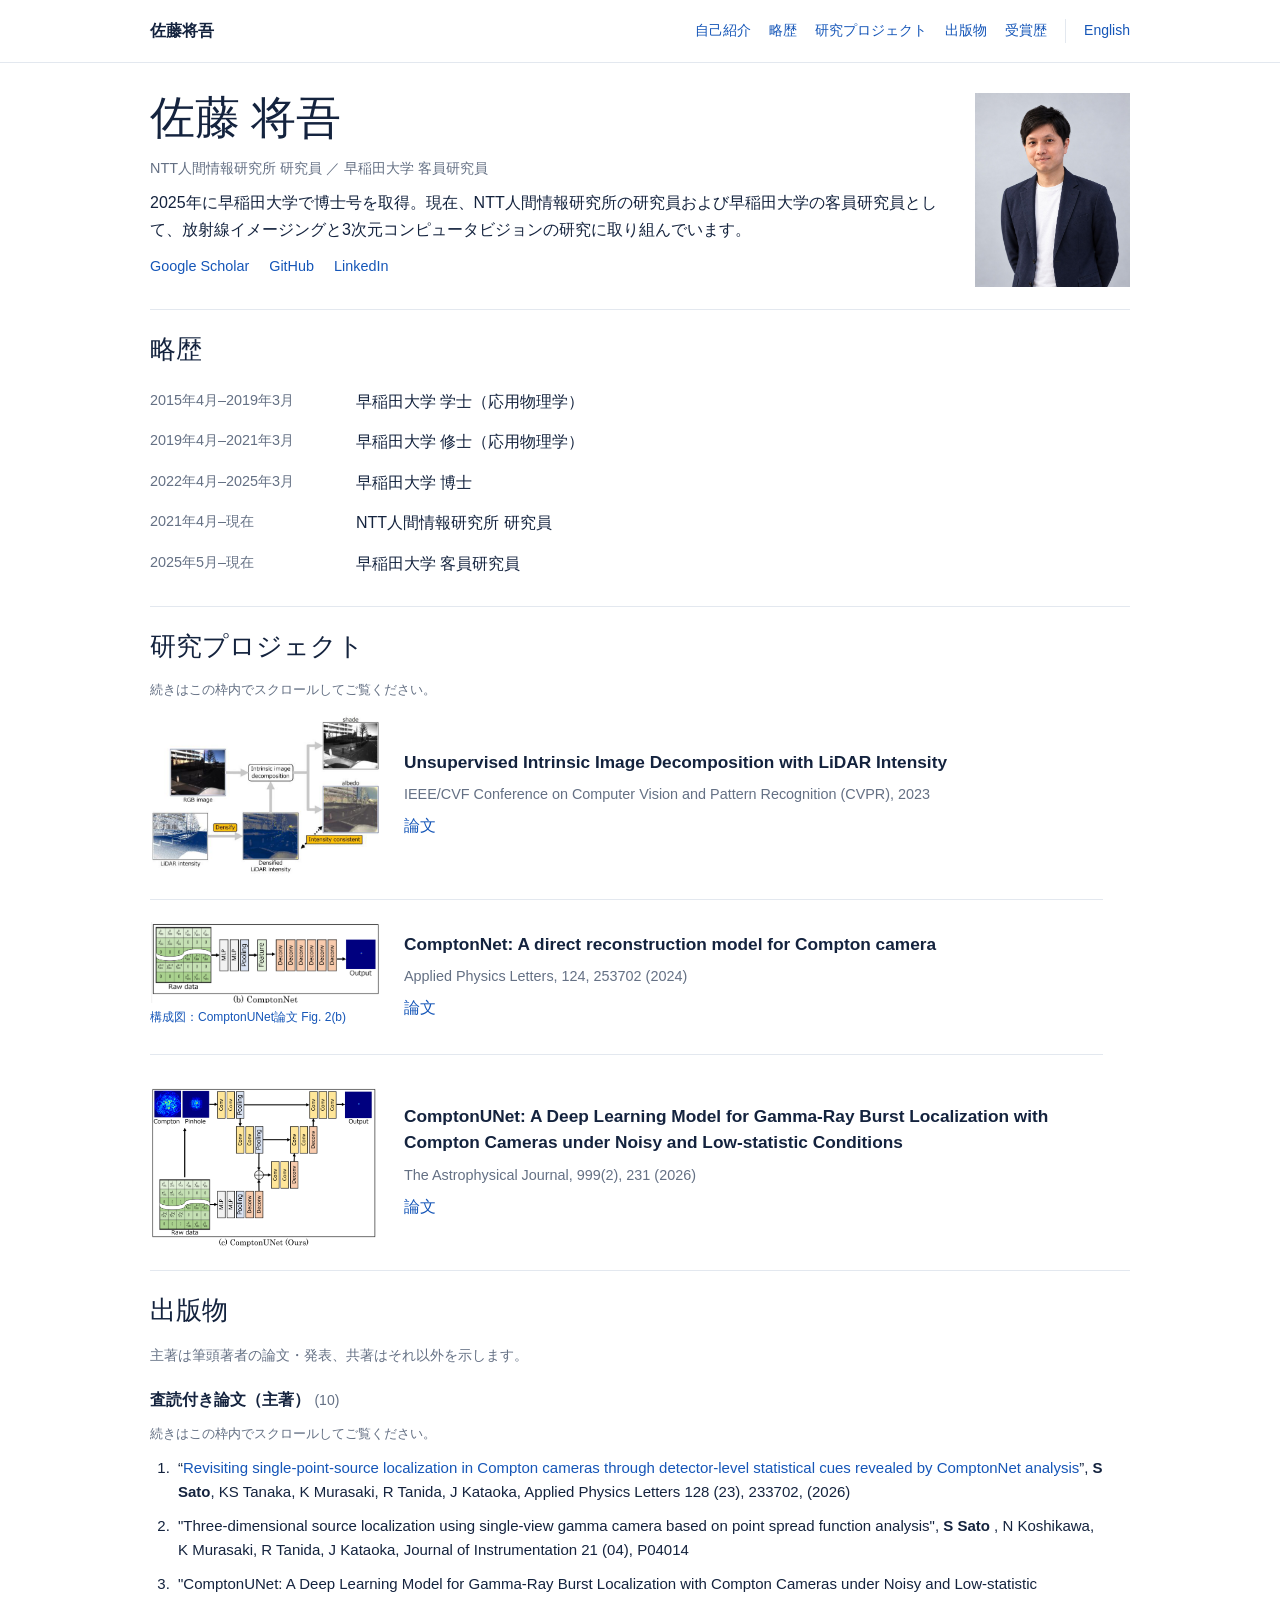
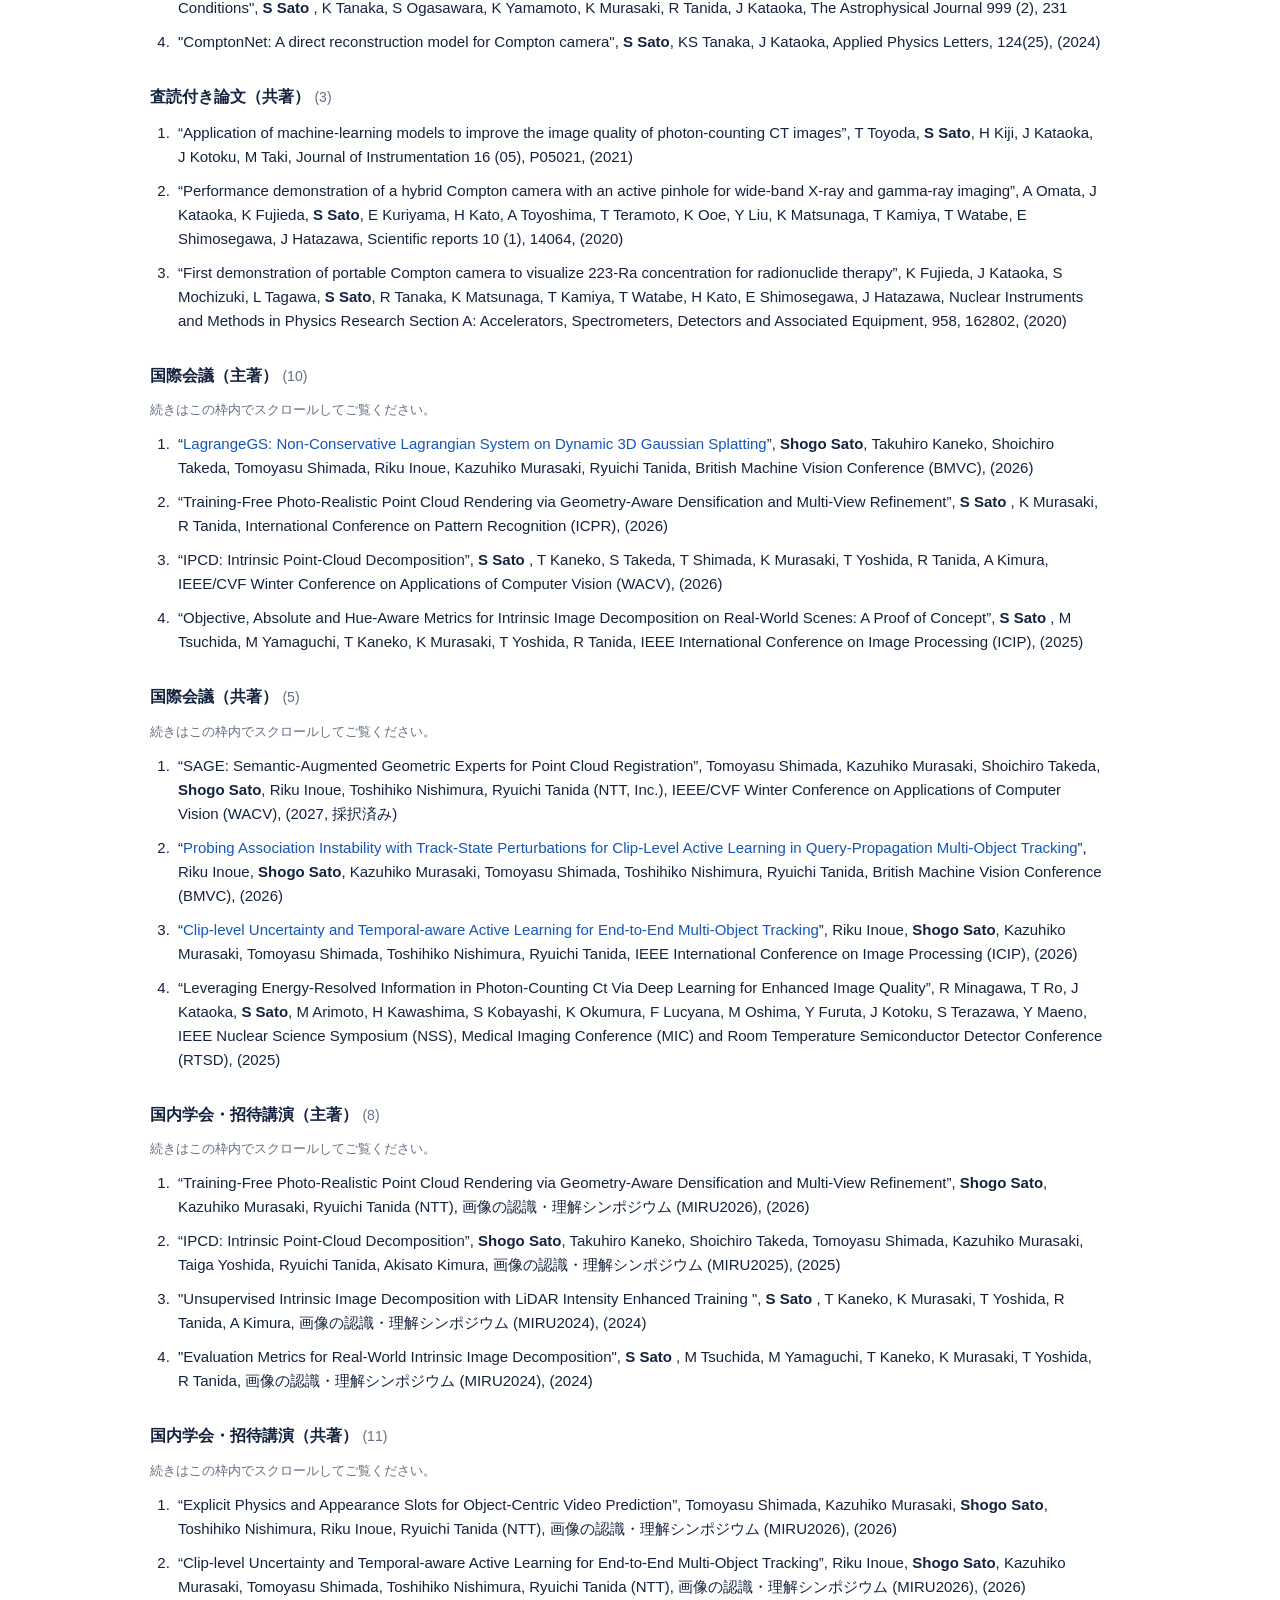
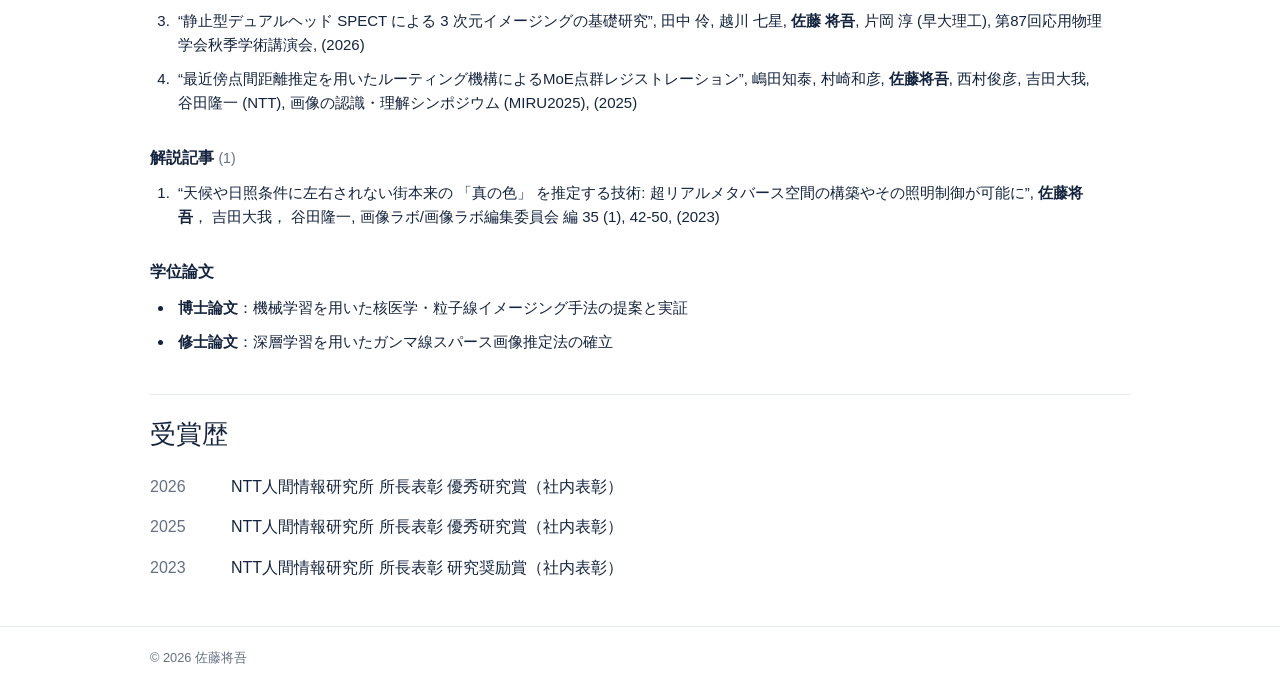
==== commit da7ccdc9: "Add domestic conference entries and show four publications: index.html" ====
--- a/index.html
+++ b/index.html
@@ -14,7 +14,7 @@
         <h2>出版物</h2>
         <p class="publication-intro">主著は筆頭著者の論文・発表、共著はそれ以外を示します。</p>
         
-        <div class="publication-group"><h3>査読付き論文（主著） <span class="pub-count">(10)</span></h3><p class="scroll-hint" hidden>続きはこの枠内でスクロールしてご覧ください。</p><div class="scroll-window" data-preview-count="7" role="region" aria-label="査読付き論文（主著）"><ol class="publication-list"><li>“<a href="https://doi.org/10.1063/5.0326605">Revisiting single-point-source localization in Compton cameras through detector-level statistical cues revealed by ComptonNet analysis</a>”, <strong>S Sato</strong>, KS Tanaka, K Murasaki, R Tanida, J Kataoka, Applied Physics Letters 128 (23), 233702, (2026)</li>
+        <div class="publication-group"><h3>査読付き論文（主著） <span class="pub-count">(10)</span></h3><p class="scroll-hint" hidden>続きはこの枠内でスクロールしてご覧ください。</p><div class="scroll-window" data-preview-count="4" role="region" aria-label="査読付き論文（主著）"><ol class="publication-list"><li>“<a href="https://doi.org/10.1063/5.0326605">Revisiting single-point-source localization in Compton cameras through detector-level statistical cues revealed by ComptonNet analysis</a>”, <strong>S Sato</strong>, KS Tanaka, K Murasaki, R Tanida, J Kataoka, Applied Physics Letters 128 (23), 233702, (2026)</li>
 <li>&quot;Three-dimensional source localization using single-view gamma camera based on point spread function analysis&quot;, <strong>S Sato</strong> , N Koshikawa, K Murasaki, R Tanida, J Kataoka, Journal of Instrumentation 21 (04), P04014</li>
 <li>&quot;ComptonUNet: A Deep Learning Model for Gamma-Ray Burst Localization with Compton Cameras under Noisy and Low-statistic Conditions&quot;, <strong>S Sato</strong> , K Tanaka, S Ogasawara, K Yamamoto, K Murasaki, R Tanida, J Kataoka, The Astrophysical Journal 999 (2), 231</li>
 <li>&quot;ComptonNet: A direct reconstruction model for Compton camera&quot;, <strong>S Sato</strong>, KS Tanaka, J Kataoka, Applied Physics Letters, 124(25), (2024)</li>
@@ -24,10 +24,10 @@
 <li>“Machine-learning Application to Fermi-LAT Data: Sharpening All-sky Map and Emphasizing Variable Sources”, <strong>S Sato</strong>, J Kataoka, S Ito, J Kotoku, M Taki, A Oyama, T Toyoda, Y Nakamura, M Yamamoto, The Astrophysical Journal 913 (2), 83, (2021)</li>
 <li>“High-statistics image generation from sparse radiation images by four types of machine-learning models”, <strong>S Sato</strong>, J Kataoka, J Kotoku, M Taki, A Oyama, L Tagawa, K Fujieda, F Nishi, T Toyoda, Journal of Instrumentation 15 (10), P10026, (2020)</li>
 <li>“First application of the super-resolution imaging technique using a Compton camera”, <strong>S Sato</strong>, J Kataoka, J Kotoku, M Taki, A Oyama, L Tagawa, K Fujieda, F Nishi, T Toyoda, Nuclear Instruments and Methods in Physics Research Section A: Accelerators, Spectrometers, Detectors and Associated Equipment, 969, 164034, (2020)</li></ol></div></div>
-<div class="publication-group"><h3>査読付き論文（共著） <span class="pub-count">(3)</span></h3><p class="scroll-hint" hidden>続きはこの枠内でスクロールしてご覧ください。</p><div class="scroll-window" data-preview-count="7" role="region" aria-label="査読付き論文（共著）"><ol class="publication-list"><li>“Application of machine-learning models to improve the image quality of photon-counting CT images”, T Toyoda, <strong>S Sato</strong>, H Kiji, J Kataoka, J Kotoku, M Taki, Journal of Instrumentation 16 (05), P05021, (2021)</li>
+<div class="publication-group"><h3>査読付き論文（共著） <span class="pub-count">(3)</span></h3><p class="scroll-hint" hidden>続きはこの枠内でスクロールしてご覧ください。</p><div class="scroll-window" data-preview-count="4" role="region" aria-label="査読付き論文（共著）"><ol class="publication-list"><li>“Application of machine-learning models to improve the image quality of photon-counting CT images”, T Toyoda, <strong>S Sato</strong>, H Kiji, J Kataoka, J Kotoku, M Taki, Journal of Instrumentation 16 (05), P05021, (2021)</li>
 <li>“Performance demonstration of a hybrid Compton camera with an active pinhole for wide-band X-ray and gamma-ray imaging”, A Omata, J Kataoka, K Fujieda, <strong>S Sato</strong>, E Kuriyama, H Kato, A Toyoshima, T Teramoto, K Ooe, Y Liu, K Matsunaga, T Kamiya, T Watabe, E Shimosegawa, J Hatazawa, Scientific reports 10 (1), 14064, (2020)</li>
 <li>“First demonstration of portable Compton camera to visualize 223-Ra concentration for radionuclide therapy”, K Fujieda, J Kataoka, S Mochizuki, L Tagawa, <strong>S Sato</strong>, R Tanaka, K Matsunaga, T Kamiya, T Watabe, H Kato, E Shimosegawa, J Hatazawa, Nuclear Instruments and Methods in Physics Research Section A: Accelerators, Spectrometers, Detectors and Associated Equipment, 958, 162802, (2020)</li></ol></div></div>
-<div class="publication-group"><h3>国際会議（主著） <span class="pub-count">(10)</span></h3><p class="scroll-hint" hidden>続きはこの枠内でスクロールしてご覧ください。</p><div class="scroll-window" data-preview-count="7" role="region" aria-label="国際会議（主著）"><ol class="publication-list"><li>“<a href="https://arxiv.org/abs/2608.22773">LagrangeGS: Non-Conservative Lagrangian System on Dynamic 3D Gaussian Splatting</a>”, <strong>Shogo Sato</strong>, Takuhiro Kaneko, Shoichiro Takeda, Tomoyasu Shimada, Riku Inoue, Kazuhiko Murasaki, Ryuichi Tanida, British Machine Vision Conference (BMVC), (2026)</li>
+<div class="publication-group"><h3>国際会議（主著） <span class="pub-count">(10)</span></h3><p class="scroll-hint" hidden>続きはこの枠内でスクロールしてご覧ください。</p><div class="scroll-window" data-preview-count="4" role="region" aria-label="国際会議（主著）"><ol class="publication-list"><li>“<a href="https://arxiv.org/abs/2608.22773">LagrangeGS: Non-Conservative Lagrangian System on Dynamic 3D Gaussian Splatting</a>”, <strong>Shogo Sato</strong>, Takuhiro Kaneko, Shoichiro Takeda, Tomoyasu Shimada, Riku Inoue, Kazuhiko Murasaki, Ryuichi Tanida, British Machine Vision Conference (BMVC), (2026)</li>
 <li>“Training-Free Photo-Realistic Point Cloud Rendering via Geometry-Aware Densification and Multi-View Refinement”, <strong>S Sato</strong> , K Murasaki, R Tanida, International Conference on Pattern Recognition (ICPR), (2026)</li>
 <li>“IPCD: Intrinsic Point-Cloud Decomposition”, <strong>S Sato</strong> , T Kaneko, S Takeda, T Shimada, K Murasaki, T Yoshida, R Tanida, A Kimura, IEEE/CVF Winter Conference on Applications of Computer Vision (WACV), (2026)</li>
 <li>“Objective, Absolute and Hue-Aware Metrics for Intrinsic Image Decomposition on Real-World Scenes: A Proof of Concept”, <strong>S Sato</strong> , M Tsuchida, M Yamaguchi, T Kaneko, K Murasaki, T Yoshida, R Tanida, IEEE International Conference on Image Processing (ICIP), (2025)</li>
@@ -37,25 +37,31 @@
 <li>”First application of the super-resolution imaging technique using a Compton camera”, <strong>S Sato</strong>, J Kataoka, J Kotoku, M Taki, A Oyama, L Tagawa, K Fujieda, F Nishi, and T Toyoda, 12th International Hiroshima Symposium on the Development and Application of Semiconductor Tracking Detectors (HSTD12), (2021)</li>
 <li>” A simple identification of multiple-hit events to improve the image quality of fine pixel scintillation detector”, <strong>S Sato</strong>, J Kataoka, S Mochizuki, K Fujieda, F Nishi, 12th International Hiroshima Symposium on the Development and Application of Semiconductor Tracking Detectors (HSTD12), (2021)</li>
 <li>” A simple identification of multiple-hit events to improve the image quality of fine pixel scintillation detector”, <strong>S Sato</strong>, J Kataoka, S Mochizuki, K Fujieda, F Nishi, IEEE Nuclear Science Symposium, Medical Imaging Conference, (2021)</li></ol></div></div>
-<div class="publication-group"><h3>国際会議（共著） <span class="pub-count">(5)</span></h3><p class="scroll-hint" hidden>続きはこの枠内でスクロールしてご覧ください。</p><div class="scroll-window" data-preview-count="7" role="region" aria-label="国際会議（共著）"><ol class="publication-list"><li>“SAGE: Semantic-Augmented Geometric Experts for Point Cloud Registration”, Tomoyasu Shimada, Kazuhiko Murasaki, Shoichiro Takeda, <strong>Shogo Sato</strong>, Riku Inoue, Toshihiko Nishimura, Ryuichi Tanida (NTT, Inc.), IEEE/CVF Winter Conference on Applications of Computer Vision (WACV), (2027, 採択済み)</li>
+<div class="publication-group"><h3>国際会議（共著） <span class="pub-count">(5)</span></h3><p class="scroll-hint" hidden>続きはこの枠内でスクロールしてご覧ください。</p><div class="scroll-window" data-preview-count="4" role="region" aria-label="国際会議（共著）"><ol class="publication-list"><li>“SAGE: Semantic-Augmented Geometric Experts for Point Cloud Registration”, Tomoyasu Shimada, Kazuhiko Murasaki, Shoichiro Takeda, <strong>Shogo Sato</strong>, Riku Inoue, Toshihiko Nishimura, Ryuichi Tanida (NTT, Inc.), IEEE/CVF Winter Conference on Applications of Computer Vision (WACV), (2027, 採択済み)</li>
 <li>“<a href="https://arxiv.org/abs/2608.17224">Probing Association Instability with Track-State Perturbations for Clip-Level Active Learning in Query-Propagation Multi-Object Tracking</a>”, Riku Inoue, <strong>Shogo Sato</strong>, Kazuhiko Murasaki, Tomoyasu Shimada, Toshihiko Nishimura, Ryuichi Tanida, British Machine Vision Conference (BMVC), (2026)</li>
 <li>“<a href="https://arxiv.org/abs/2605.09858">Clip-level Uncertainty and Temporal-aware Active Learning for End-to-End Multi-Object Tracking</a>”, Riku Inoue, <strong>Shogo Sato</strong>, Kazuhiko Murasaki, Tomoyasu Shimada, Toshihiko Nishimura, Ryuichi Tanida, IEEE International Conference on Image Processing (ICIP), (2026)</li>
 <li>“Leveraging Energy-Resolved Information in Photon-Counting Ct Via Deep Learning for Enhanced Image Quality”, R Minagawa, T Ro, J Kataoka, <strong>S Sato</strong>, M Arimoto, H Kawashima, S Kobayashi, K Okumura, F Lucyana, M Oshima, Y Furuta, J Kotoku, S Terazawa, Y Maeno, IEEE Nuclear Science Symposium (NSS), Medical Imaging Conference (MIC) and Room Temperature Semiconductor Detector Conference (RTSD), (2025)</li>
 <li>&quot;Memory-Efficient Point Cloud Registration via Overlapping Region Sampling&quot;, T Shimada, K Murasaki, <strong>S Sato</strong>, T Nishimura, T Yoshida, R Tanida, 2024 IEEE Visual Communications and Image Processing (VCIP), (2024)</li></ol></div></div>
-<div class="publication-group"><h3>国内学会・招待講演（主著） <span class="pub-count">(6)</span></h3><p class="scroll-hint" hidden>続きはこの枠内でスクロールしてご覧ください。</p><div class="scroll-window" data-preview-count="7" role="region" aria-label="国内学会・招待講演（主著）"><ol class="publication-list"><li>&quot;Unsupervised Intrinsic Image Decomposition with LiDAR Intensity Enhanced Training &quot;, <strong>S Sato</strong> , T Kaneko, K Murasaki, T Yoshida, R Tanida, A Kimura, 画像の認識・理解シンポジウム (MIRU2024), (2024)</li>
+<div class="publication-group"><h3>国内学会・招待講演（主著） <span class="pub-count">(8)</span></h3><p class="scroll-hint" hidden>続きはこの枠内でスクロールしてご覧ください。</p><div class="scroll-window" data-preview-count="4" role="region" aria-label="国内学会・招待講演（主著）"><ol class="publication-list"><li>“Training-Free Photo-Realistic Point Cloud Rendering via Geometry-Aware Densification and Multi-View Refinement”, <strong>Shogo Sato</strong>, Kazuhiko Murasaki, Ryuichi Tanida (NTT), 画像の認識・理解シンポジウム (MIRU2026), (2026)</li>
+<li>“IPCD: Intrinsic Point-Cloud Decomposition”, <strong>Shogo Sato</strong>, Takuhiro Kaneko, Shoichiro Takeda, Tomoyasu Shimada, Kazuhiko Murasaki, Taiga Yoshida, Ryuichi Tanida, Akisato Kimura, 画像の認識・理解シンポジウム (MIRU2025), (2025)</li>
+<li>&quot;Unsupervised Intrinsic Image Decomposition with LiDAR Intensity Enhanced Training &quot;, <strong>S Sato</strong> , T Kaneko, K Murasaki, T Yoshida, R Tanida, A Kimura, 画像の認識・理解シンポジウム (MIRU2024), (2024)</li>
 <li>&quot;Evaluation Metrics for Real-World Intrinsic Image Decomposition&quot;, <strong>S Sato</strong> , M Tsuchida, M Yamaguchi, T Kaneko, K Murasaki, T Yoshida, R Tanida, 画像の認識・理解シンポジウム (MIRU2024), (2024)</li>
 <li>(招待講演) &quot;Unsupervised Intrinsic Image Decomposition With LiDAR Intensity&quot;, <strong>S Sato</strong> , Y Yao, T Yoshida, T Kaneko, S Ando, J Shimamura, 情報科学技術フォーラム（FIT2023）, (2023)</li>
 <li>&quot;Unsupervised Intrinsic Image Decomposition With LiDAR Intensity&quot;, <strong>S Sato</strong> , Y Yao, T Yoshida, T Kaneko, S Ando, J Shimamura, 画像の認識・理解シンポジウム (MIRU2023), (2023)</li>
 <li>” 散乱陽子線計測に基づく「その場」陽子線モニタリングシステムの初期検証”, <strong>佐藤将吾</strong>, 横川 広歩, 田中 香津生, 山本 誠一, 片岡 淳, 春季応用物理学会2023, (2023)</li>
 <li>” 4 種類の機械学習技術を用いたコンプトンカメラ画像解析”, <strong>佐藤将吾</strong>, 片岡淳, 古徳純一, 瀧雅人, 大山飛鳥, 田川怜央, 藤枝和也, 西郁也, 豊田貴也, 春季応用物理学会2020, (2020)</li></ol></div></div>
-<div class="publication-group"><h3>国内学会・招待講演（共著） <span class="pub-count">(7)</span></h3><p class="scroll-hint" hidden>続きはこの枠内でスクロールしてご覧ください。</p><div class="scroll-window" data-preview-count="7" role="region" aria-label="国内学会・招待講演（共著）"><ol class="publication-list"><li>” アクティブピンホールを用いた広帯域ガンマ線カメラの性能実証”, 小俣陽久， 片岡淳， 藤枝和也， <strong>佐藤将吾</strong>， 栗山映里， 加藤弘樹， 豊嶋厚史， 寺本高啓， 大江一弘， 劉雨薇， 松永恵子， 神谷貴史， 渡部直史， 下瀬川恵久， 畑澤順, 秋季応用物理学会2020, (2020)</li>
+<div class="publication-group"><h3>国内学会・招待講演（共著） <span class="pub-count">(11)</span></h3><p class="scroll-hint" hidden>続きはこの枠内でスクロールしてご覧ください。</p><div class="scroll-window" data-preview-count="4" role="region" aria-label="国内学会・招待講演（共著）"><ol class="publication-list"><li>“Explicit Physics and Appearance Slots for Object-Centric Video Prediction”, Tomoyasu Shimada, Kazuhiko Murasaki, <strong>Shogo Sato</strong>, Toshihiko Nishimura, Riku Inoue, Ryuichi Tanida (NTT), 画像の認識・理解シンポジウム (MIRU2026), (2026)</li>
+<li>“Clip-level Uncertainty and Temporal-aware Active Learning for End-to-End Multi-Object Tracking”, Riku Inoue, <strong>Shogo Sato</strong>, Kazuhiko Murasaki, Tomoyasu Shimada, Toshihiko Nishimura, Ryuichi Tanida (NTT), 画像の認識・理解シンポジウム (MIRU2026), (2026)</li>
+<li>“静止型デュアルヘッド SPECT による 3 次元イメージングの基礎研究”, 田中 伶, 越川 七星, <strong>佐藤 将吾</strong>, 片岡 淳 (早大理工), 第87回応用物理学会秋季学術講演会, (2026)</li>
+<li>“最近傍点間距離推定を用いたルーティング機構によるMoE点群レジストレーション”, 嶋田知泰, 村崎和彦, <strong>佐藤将吾</strong>, 西村俊彦, 吉田大我, 谷田隆一 (NTT), 画像の認識・理解シンポジウム (MIRU2025), (2025)</li>
+<li>” アクティブピンホールを用いた広帯域ガンマ線カメラの性能実証”, 小俣陽久， 片岡淳， 藤枝和也， <strong>佐藤将吾</strong>， 栗山映里， 加藤弘樹， 豊嶋厚史， 寺本高啓， 大江一弘， 劉雨薇， 松永恵子， 神谷貴史， 渡部直史， 下瀬川恵久， 畑澤順, 秋季応用物理学会2020, (2020)</li>
 <li>” 陽子線治療オンラインモニタに向けた二次中性子ドシメトリーカメラの開発”, 田中稜，片岡淳，<strong>佐藤将吾</strong>，西郁也, 秋季応用物理学会2020, (2020)</li>
 <li>&quot;核医学治療に向けた大面積コンプトンカメラの開発と実証&quot;, 藤枝和也， 片岡淳， 望月早駆， 田川怜央，<strong>佐藤将吾</strong>，田中稜， 小俣陽久， 松永恵子， 神谷貴史， 渡部直史， 加藤弘樹， 下瀬川恵久， 畑澤順， 大江一弘， 豊嶋厚史, 春季応用物理学会2019, (2019)</li>
 <li>&quot;革新的 X 線ガンマ線カメラによる広帯域イメージングの提案と実証&quot;, 小俣陽久， 片岡淳， 藤枝和也，<strong>佐藤将吾</strong>， 松永恵子， 神谷貴史， 渡部直史， 加藤弘樹， 下瀬川恵久， 畑澤順， 大江一弘， 豊嶋厚史, 春季応用物理学会2020, (2020)</li>
 <li>&quot;陽子線治療における二次中性子イメージングカメラの開発&quot;, 田中稜， 片岡淳， 藤枝和也，<strong>佐藤将吾</strong>， 西郁也, 秋季応用物理学会2019, (2019)</li>
 <li>&quot;RI 内用療法に向けた大面積コンプトンカメラの最適化検証&quot;, 田中稜， 片岡淳， 望月早駆， 田川怜央， 藤枝和也，<strong>佐藤将吾</strong>， 吉野将生， 鎌田圭， 吉川彰, 秋季応用物理学会2019, (2019)</li>
 <li>&quot;RI 内用療法に向けたコンプトンカメラによる223Ra イメージングの実証&quot;, 藤枝和也, 片岡淳, 望月早駆, 田川怜央, <strong>佐藤将吾</strong>, 田中稜, 松永恵子, 神谷貴史, 渡部直史, 下瀬川恵久, 畑澤順, 大須賀慎二, 春季応用物理学会2019, (2019)</li></ol></div></div>
-<div class="publication-group"><h3>解説記事 <span class="pub-count">(1)</span></h3><p class="scroll-hint" hidden>続きはこの枠内でスクロールしてご覧ください。</p><div class="scroll-window" data-preview-count="7" role="region" aria-label="解説記事"><ol class="publication-list"><li>“天候や日照条件に左右されない街本来の 「真の色」 を推定する技術: 超リアルメタバース空間の構築やその照明制御が可能に”, <strong>佐藤将吾</strong>， 吉田大我， 谷田隆一, 画像ラボ/画像ラボ編集委員会 編 35 (1), 42-50, (2023)</li></ol></div></div>
+<div class="publication-group"><h3>解説記事 <span class="pub-count">(1)</span></h3><p class="scroll-hint" hidden>続きはこの枠内でスクロールしてご覧ください。</p><div class="scroll-window" data-preview-count="4" role="region" aria-label="解説記事"><ol class="publication-list"><li>“天候や日照条件に左右されない街本来の 「真の色」 を推定する技術: 超リアルメタバース空間の構築やその照明制御が可能に”, <strong>佐藤将吾</strong>， 吉田大我， 谷田隆一, 画像ラボ/画像ラボ編集委員会 編 35 (1), 42-50, (2023)</li></ol></div></div>
         <div class="publication-group"><h3>学位論文</h3><ul class="publication-list">
         <li><strong>博士論文</strong>：機械学習を用いた核医学・粒子線イメージング手法の提案と実証</li>
         <li><strong>修士論文</strong>：深層学習を用いたガンマ線スパース画像推定法の確立</li>
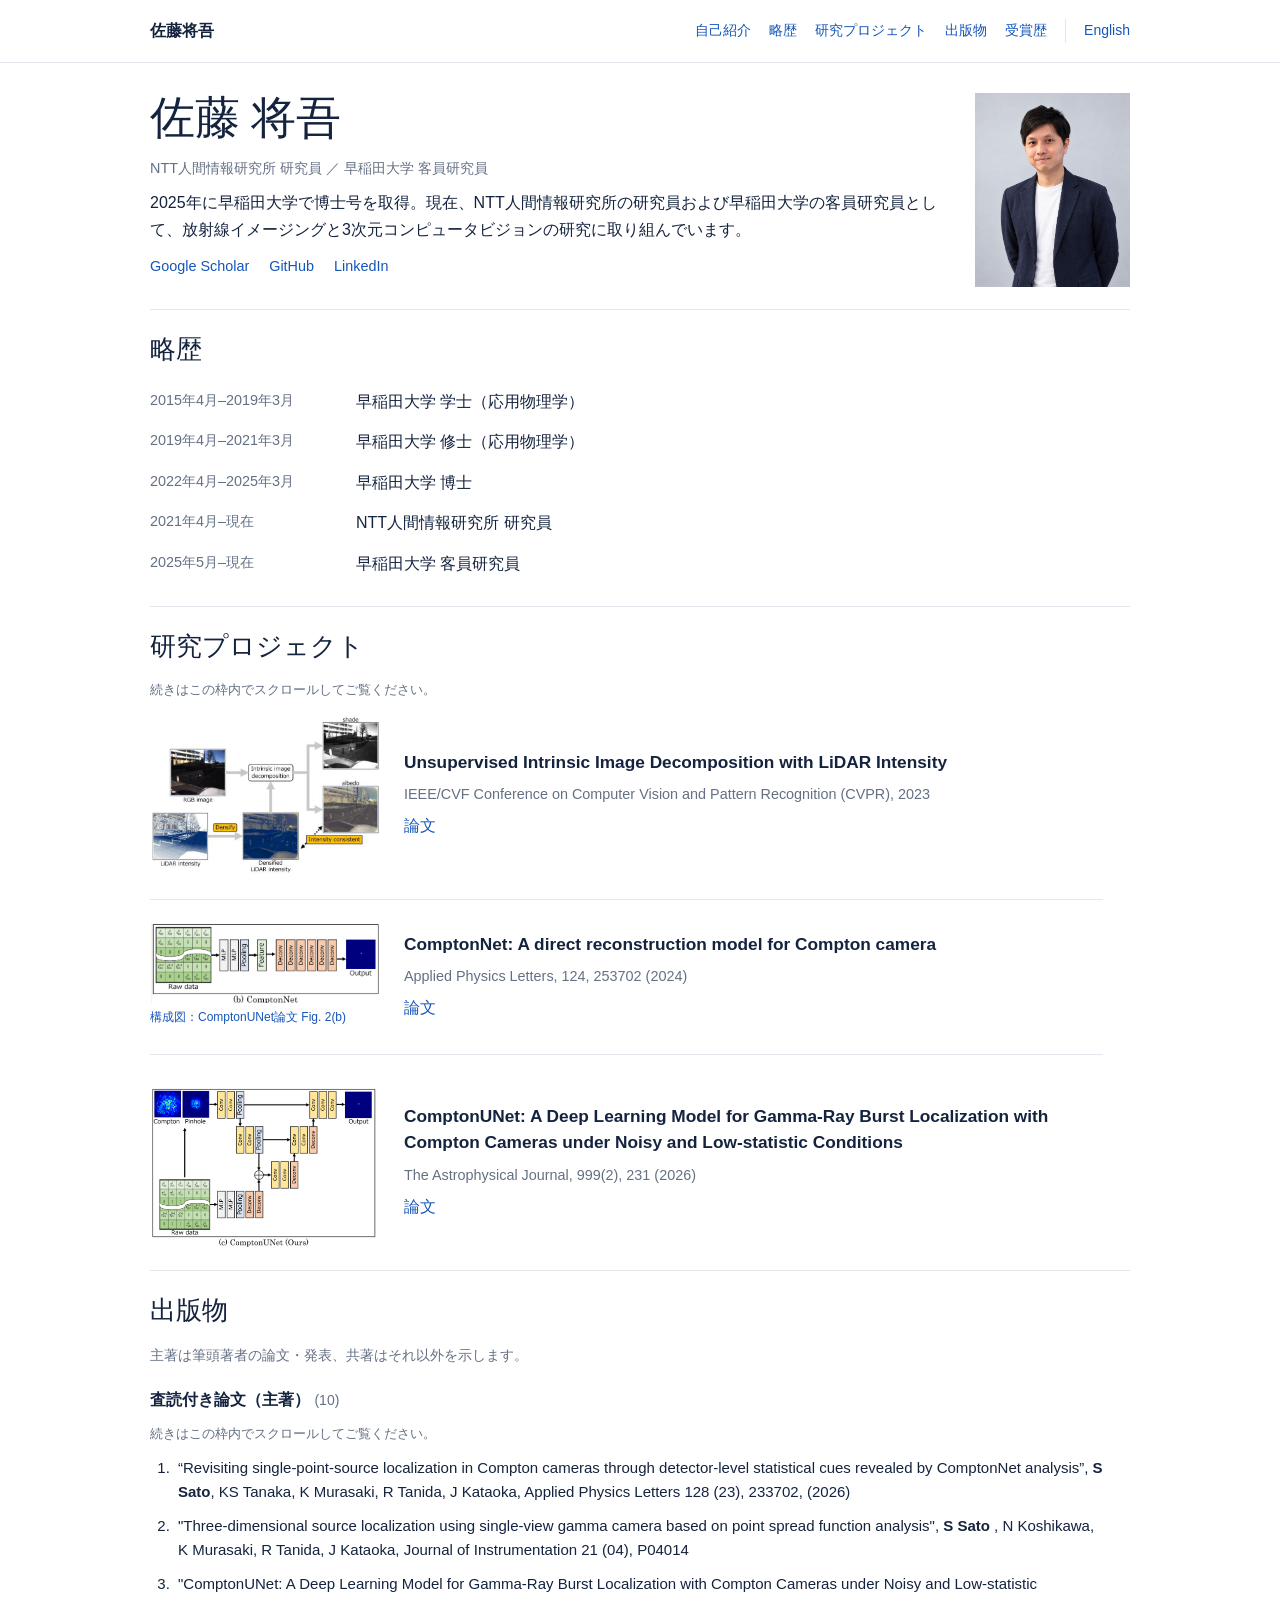
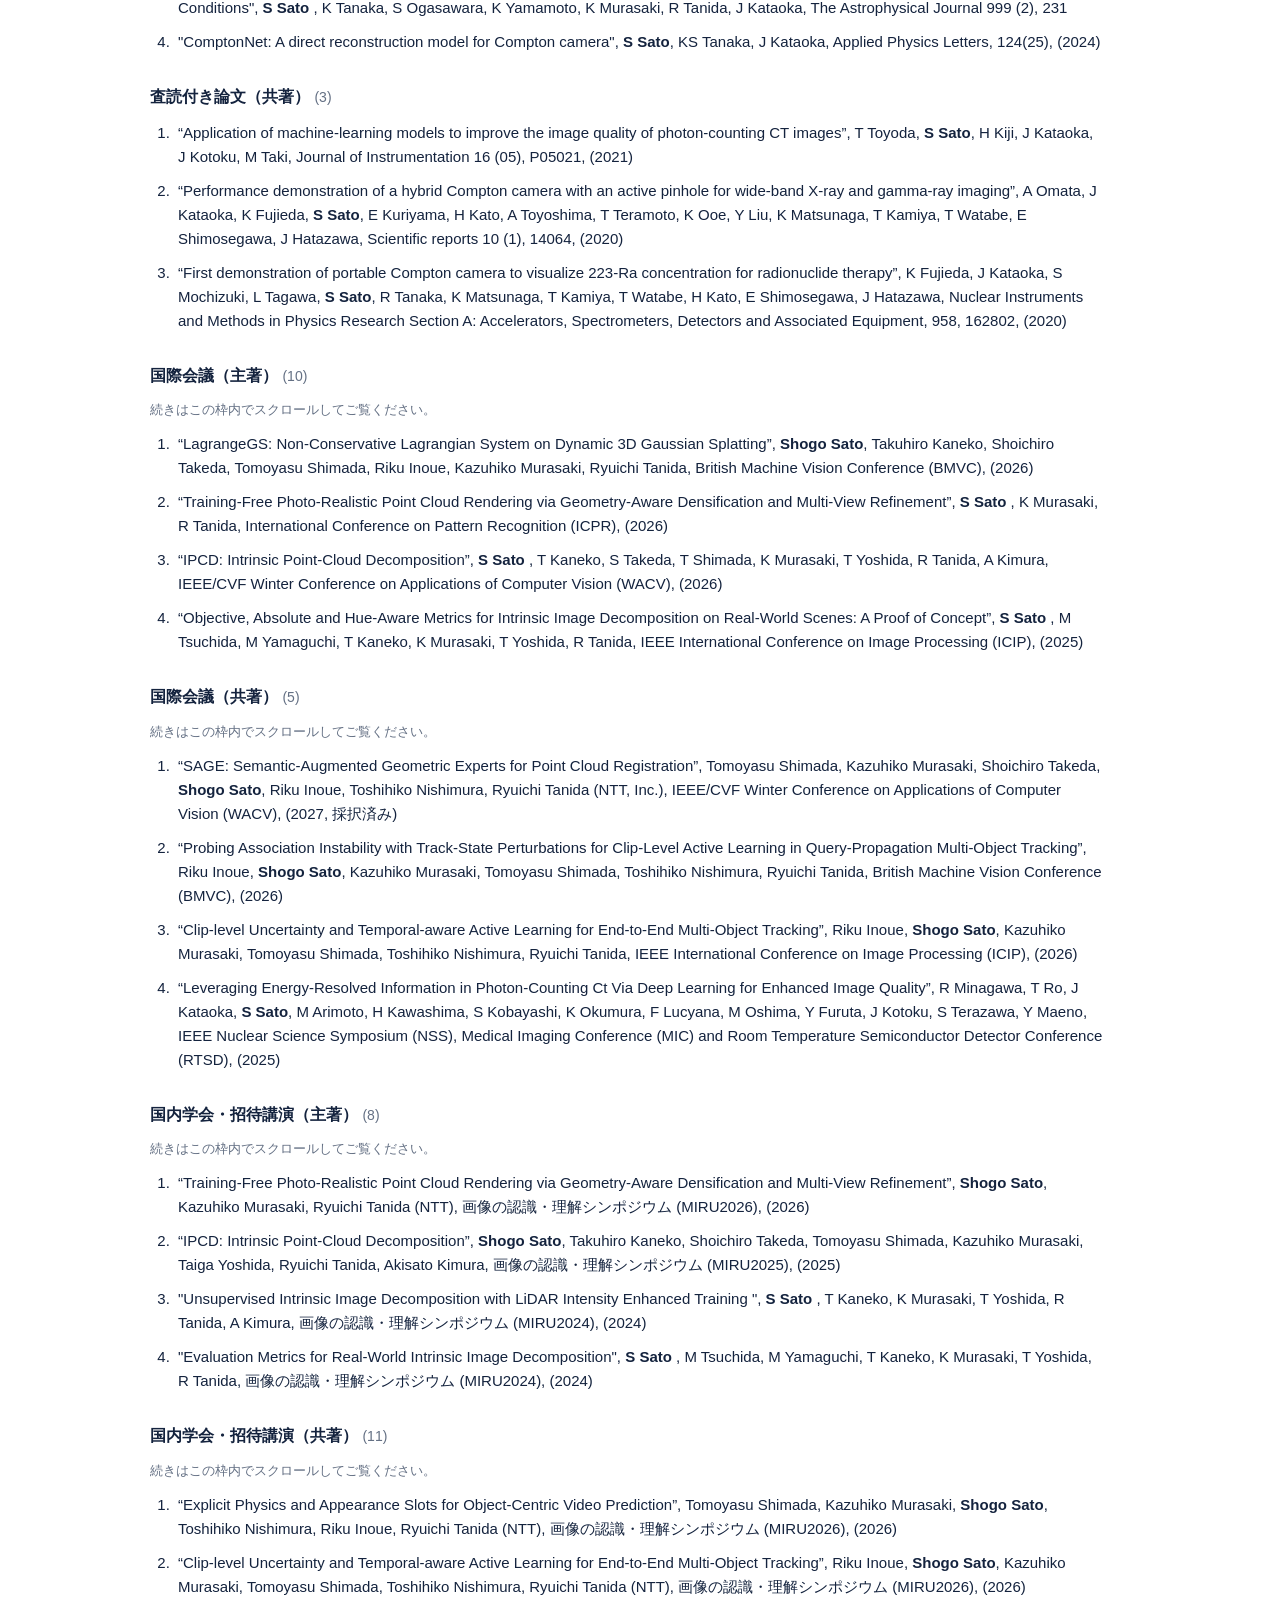
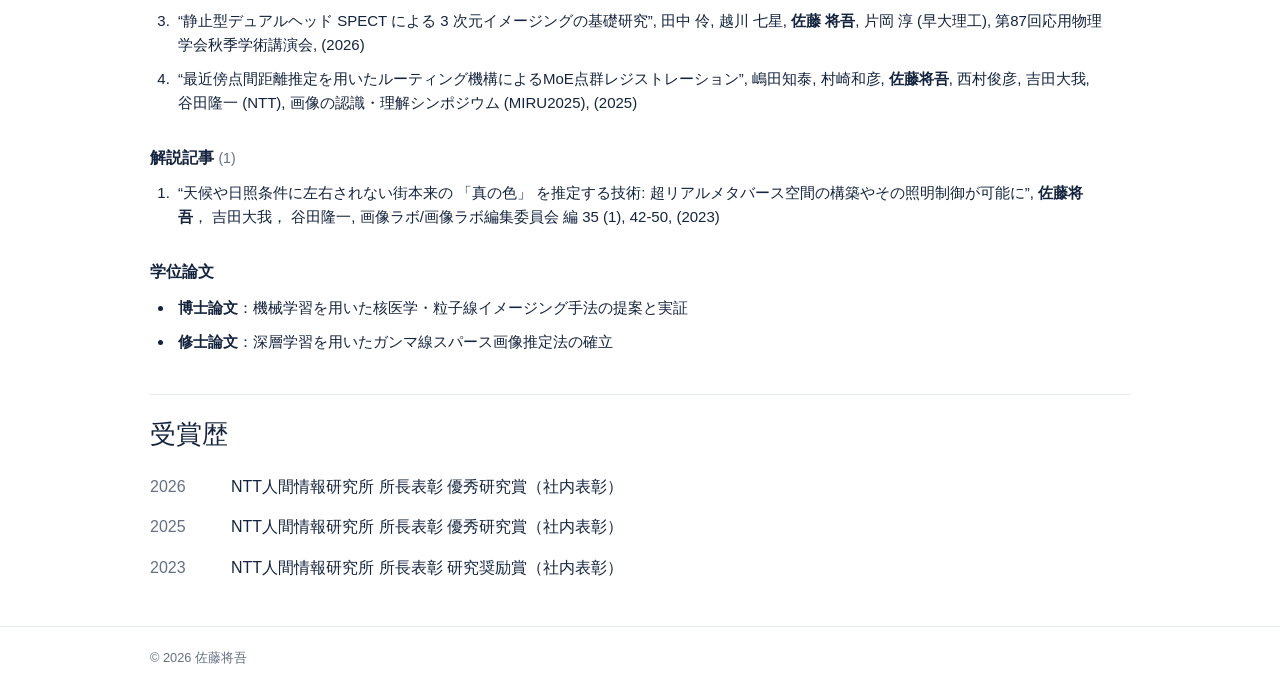
==== commit 9afe5433: "Remove publication title hyperlinks from index.html" ====
--- a/index.html
+++ b/index.html
@@ -14,7 +14,7 @@
         <h2>出版物</h2>
         <p class="publication-intro">主著は筆頭著者の論文・発表、共著はそれ以外を示します。</p>
         
-        <div class="publication-group"><h3>査読付き論文（主著） <span class="pub-count">(10)</span></h3><p class="scroll-hint" hidden>続きはこの枠内でスクロールしてご覧ください。</p><div class="scroll-window" data-preview-count="4" role="region" aria-label="査読付き論文（主著）"><ol class="publication-list"><li>“<a href="https://doi.org/10.1063/5.0326605">Revisiting single-point-source localization in Compton cameras through detector-level statistical cues revealed by ComptonNet analysis</a>”, <strong>S Sato</strong>, KS Tanaka, K Murasaki, R Tanida, J Kataoka, Applied Physics Letters 128 (23), 233702, (2026)</li>
+        <div class="publication-group"><h3>査読付き論文（主著） <span class="pub-count">(10)</span></h3><p class="scroll-hint" hidden>続きはこの枠内でスクロールしてご覧ください。</p><div class="scroll-window" data-preview-count="4" role="region" aria-label="査読付き論文（主著）"><ol class="publication-list"><li>“Revisiting single-point-source localization in Compton cameras through detector-level statistical cues revealed by ComptonNet analysis”, <strong>S Sato</strong>, KS Tanaka, K Murasaki, R Tanida, J Kataoka, Applied Physics Letters 128 (23), 233702, (2026)</li>
 <li>&quot;Three-dimensional source localization using single-view gamma camera based on point spread function analysis&quot;, <strong>S Sato</strong> , N Koshikawa, K Murasaki, R Tanida, J Kataoka, Journal of Instrumentation 21 (04), P04014</li>
 <li>&quot;ComptonUNet: A Deep Learning Model for Gamma-Ray Burst Localization with Compton Cameras under Noisy and Low-statistic Conditions&quot;, <strong>S Sato</strong> , K Tanaka, S Ogasawara, K Yamamoto, K Murasaki, R Tanida, J Kataoka, The Astrophysical Journal 999 (2), 231</li>
 <li>&quot;ComptonNet: A direct reconstruction model for Compton camera&quot;, <strong>S Sato</strong>, KS Tanaka, J Kataoka, Applied Physics Letters, 124(25), (2024)</li>
@@ -27,7 +27,7 @@
 <div class="publication-group"><h3>査読付き論文（共著） <span class="pub-count">(3)</span></h3><p class="scroll-hint" hidden>続きはこの枠内でスクロールしてご覧ください。</p><div class="scroll-window" data-preview-count="4" role="region" aria-label="査読付き論文（共著）"><ol class="publication-list"><li>“Application of machine-learning models to improve the image quality of photon-counting CT images”, T Toyoda, <strong>S Sato</strong>, H Kiji, J Kataoka, J Kotoku, M Taki, Journal of Instrumentation 16 (05), P05021, (2021)</li>
 <li>“Performance demonstration of a hybrid Compton camera with an active pinhole for wide-band X-ray and gamma-ray imaging”, A Omata, J Kataoka, K Fujieda, <strong>S Sato</strong>, E Kuriyama, H Kato, A Toyoshima, T Teramoto, K Ooe, Y Liu, K Matsunaga, T Kamiya, T Watabe, E Shimosegawa, J Hatazawa, Scientific reports 10 (1), 14064, (2020)</li>
 <li>“First demonstration of portable Compton camera to visualize 223-Ra concentration for radionuclide therapy”, K Fujieda, J Kataoka, S Mochizuki, L Tagawa, <strong>S Sato</strong>, R Tanaka, K Matsunaga, T Kamiya, T Watabe, H Kato, E Shimosegawa, J Hatazawa, Nuclear Instruments and Methods in Physics Research Section A: Accelerators, Spectrometers, Detectors and Associated Equipment, 958, 162802, (2020)</li></ol></div></div>
-<div class="publication-group"><h3>国際会議（主著） <span class="pub-count">(10)</span></h3><p class="scroll-hint" hidden>続きはこの枠内でスクロールしてご覧ください。</p><div class="scroll-window" data-preview-count="4" role="region" aria-label="国際会議（主著）"><ol class="publication-list"><li>“<a href="https://arxiv.org/abs/2608.22773">LagrangeGS: Non-Conservative Lagrangian System on Dynamic 3D Gaussian Splatting</a>”, <strong>Shogo Sato</strong>, Takuhiro Kaneko, Shoichiro Takeda, Tomoyasu Shimada, Riku Inoue, Kazuhiko Murasaki, Ryuichi Tanida, British Machine Vision Conference (BMVC), (2026)</li>
+<div class="publication-group"><h3>国際会議（主著） <span class="pub-count">(10)</span></h3><p class="scroll-hint" hidden>続きはこの枠内でスクロールしてご覧ください。</p><div class="scroll-window" data-preview-count="4" role="region" aria-label="国際会議（主著）"><ol class="publication-list"><li>“LagrangeGS: Non-Conservative Lagrangian System on Dynamic 3D Gaussian Splatting”, <strong>Shogo Sato</strong>, Takuhiro Kaneko, Shoichiro Takeda, Tomoyasu Shimada, Riku Inoue, Kazuhiko Murasaki, Ryuichi Tanida, British Machine Vision Conference (BMVC), (2026)</li>
 <li>“Training-Free Photo-Realistic Point Cloud Rendering via Geometry-Aware Densification and Multi-View Refinement”, <strong>S Sato</strong> , K Murasaki, R Tanida, International Conference on Pattern Recognition (ICPR), (2026)</li>
 <li>“IPCD: Intrinsic Point-Cloud Decomposition”, <strong>S Sato</strong> , T Kaneko, S Takeda, T Shimada, K Murasaki, T Yoshida, R Tanida, A Kimura, IEEE/CVF Winter Conference on Applications of Computer Vision (WACV), (2026)</li>
 <li>“Objective, Absolute and Hue-Aware Metrics for Intrinsic Image Decomposition on Real-World Scenes: A Proof of Concept”, <strong>S Sato</strong> , M Tsuchida, M Yamaguchi, T Kaneko, K Murasaki, T Yoshida, R Tanida, IEEE International Conference on Image Processing (ICIP), (2025)</li>
@@ -38,8 +38,8 @@
 <li>” A simple identification of multiple-hit events to improve the image quality of fine pixel scintillation detector”, <strong>S Sato</strong>, J Kataoka, S Mochizuki, K Fujieda, F Nishi, 12th International Hiroshima Symposium on the Development and Application of Semiconductor Tracking Detectors (HSTD12), (2021)</li>
 <li>” A simple identification of multiple-hit events to improve the image quality of fine pixel scintillation detector”, <strong>S Sato</strong>, J Kataoka, S Mochizuki, K Fujieda, F Nishi, IEEE Nuclear Science Symposium, Medical Imaging Conference, (2021)</li></ol></div></div>
 <div class="publication-group"><h3>国際会議（共著） <span class="pub-count">(5)</span></h3><p class="scroll-hint" hidden>続きはこの枠内でスクロールしてご覧ください。</p><div class="scroll-window" data-preview-count="4" role="region" aria-label="国際会議（共著）"><ol class="publication-list"><li>“SAGE: Semantic-Augmented Geometric Experts for Point Cloud Registration”, Tomoyasu Shimada, Kazuhiko Murasaki, Shoichiro Takeda, <strong>Shogo Sato</strong>, Riku Inoue, Toshihiko Nishimura, Ryuichi Tanida (NTT, Inc.), IEEE/CVF Winter Conference on Applications of Computer Vision (WACV), (2027, 採択済み)</li>
-<li>“<a href="https://arxiv.org/abs/2608.17224">Probing Association Instability with Track-State Perturbations for Clip-Level Active Learning in Query-Propagation Multi-Object Tracking</a>”, Riku Inoue, <strong>Shogo Sato</strong>, Kazuhiko Murasaki, Tomoyasu Shimada, Toshihiko Nishimura, Ryuichi Tanida, British Machine Vision Conference (BMVC), (2026)</li>
-<li>“<a href="https://arxiv.org/abs/2605.09858">Clip-level Uncertainty and Temporal-aware Active Learning for End-to-End Multi-Object Tracking</a>”, Riku Inoue, <strong>Shogo Sato</strong>, Kazuhiko Murasaki, Tomoyasu Shimada, Toshihiko Nishimura, Ryuichi Tanida, IEEE International Conference on Image Processing (ICIP), (2026)</li>
+<li>“Probing Association Instability with Track-State Perturbations for Clip-Level Active Learning in Query-Propagation Multi-Object Tracking”, Riku Inoue, <strong>Shogo Sato</strong>, Kazuhiko Murasaki, Tomoyasu Shimada, Toshihiko Nishimura, Ryuichi Tanida, British Machine Vision Conference (BMVC), (2026)</li>
+<li>“Clip-level Uncertainty and Temporal-aware Active Learning for End-to-End Multi-Object Tracking”, Riku Inoue, <strong>Shogo Sato</strong>, Kazuhiko Murasaki, Tomoyasu Shimada, Toshihiko Nishimura, Ryuichi Tanida, IEEE International Conference on Image Processing (ICIP), (2026)</li>
 <li>“Leveraging Energy-Resolved Information in Photon-Counting Ct Via Deep Learning for Enhanced Image Quality”, R Minagawa, T Ro, J Kataoka, <strong>S Sato</strong>, M Arimoto, H Kawashima, S Kobayashi, K Okumura, F Lucyana, M Oshima, Y Furuta, J Kotoku, S Terazawa, Y Maeno, IEEE Nuclear Science Symposium (NSS), Medical Imaging Conference (MIC) and Room Temperature Semiconductor Detector Conference (RTSD), (2025)</li>
 <li>&quot;Memory-Efficient Point Cloud Registration via Overlapping Region Sampling&quot;, T Shimada, K Murasaki, <strong>S Sato</strong>, T Nishimura, T Yoshida, R Tanida, 2024 IEEE Visual Communications and Image Processing (VCIP), (2024)</li></ol></div></div>
 <div class="publication-group"><h3>国内学会・招待講演（主著） <span class="pub-count">(8)</span></h3><p class="scroll-hint" hidden>続きはこの枠内でスクロールしてご覧ください。</p><div class="scroll-window" data-preview-count="4" role="region" aria-label="国内学会・招待講演（主著）"><ol class="publication-list"><li>“Training-Free Photo-Realistic Point Cloud Rendering via Geometry-Aware Densification and Multi-View Refinement”, <strong>Shogo Sato</strong>, Kazuhiko Murasaki, Ryuichi Tanida (NTT), 画像の認識・理解シンポジウム (MIRU2026), (2026)</li>
